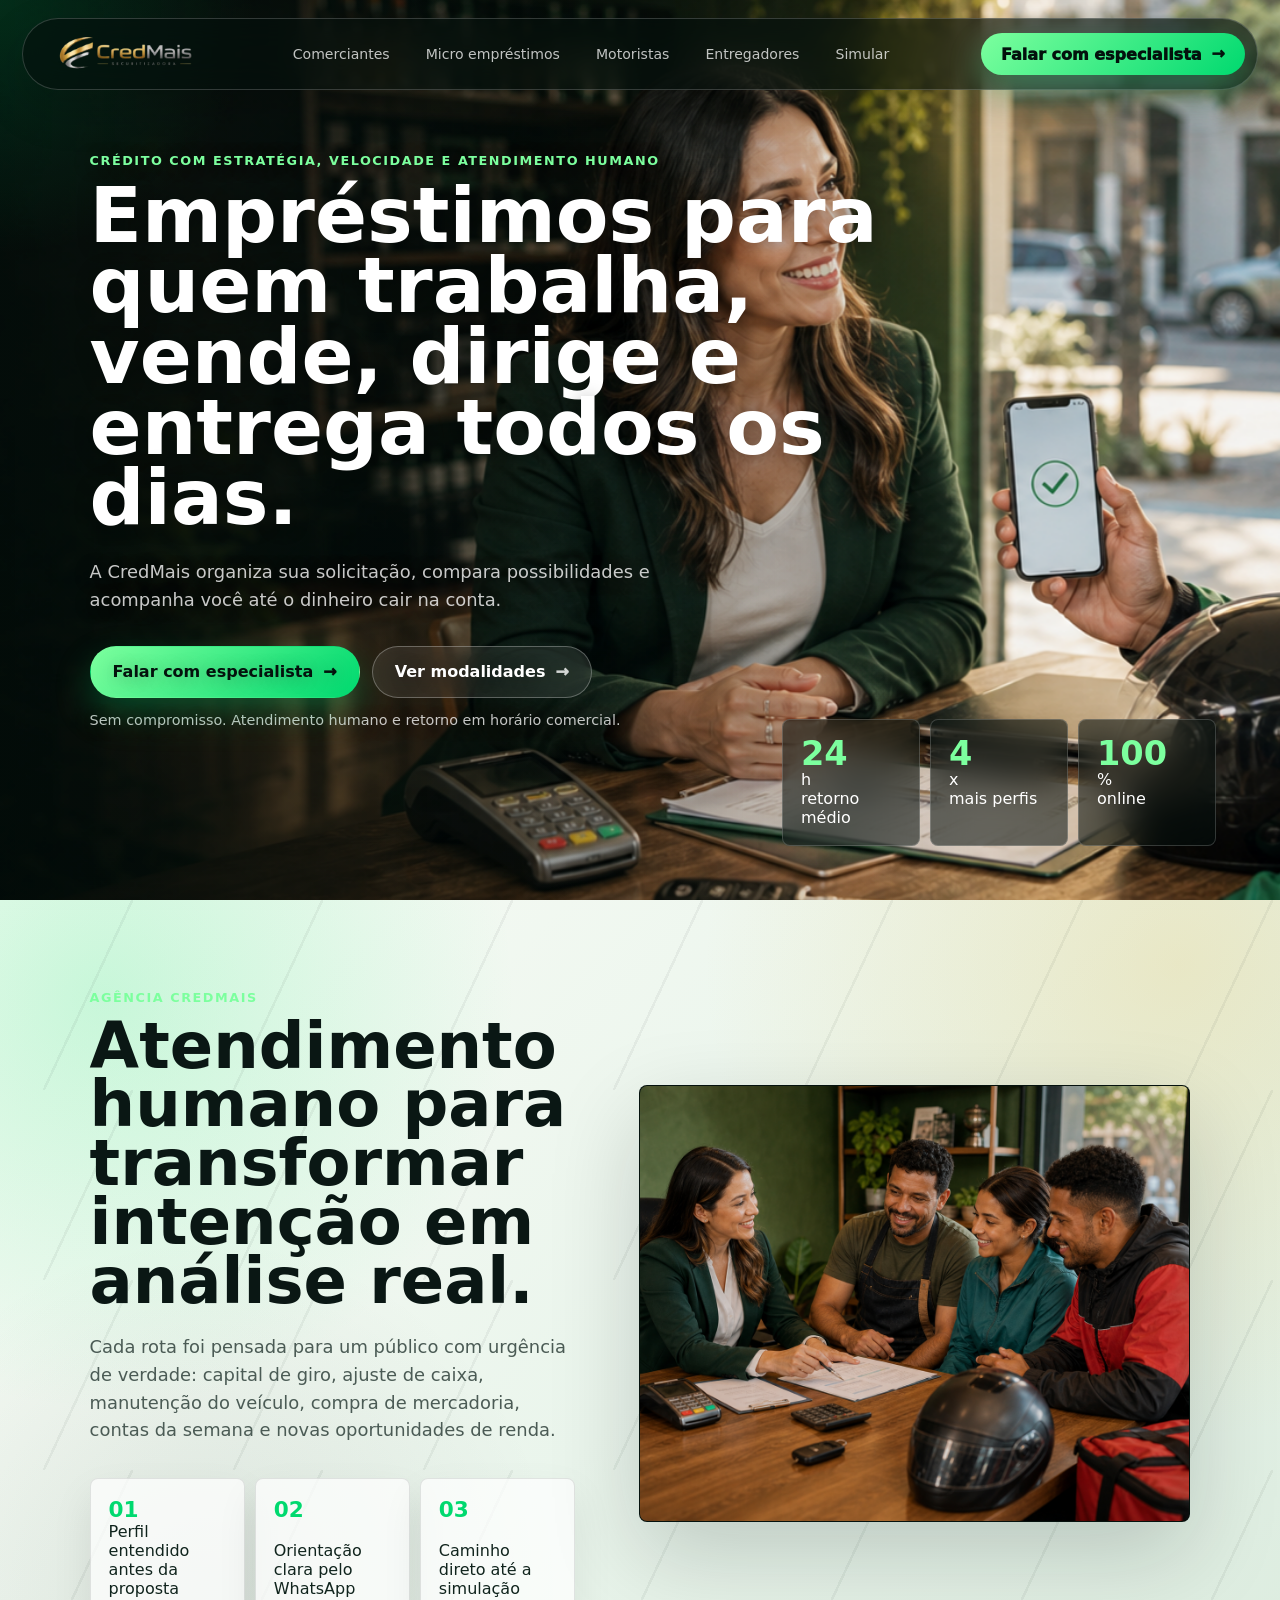
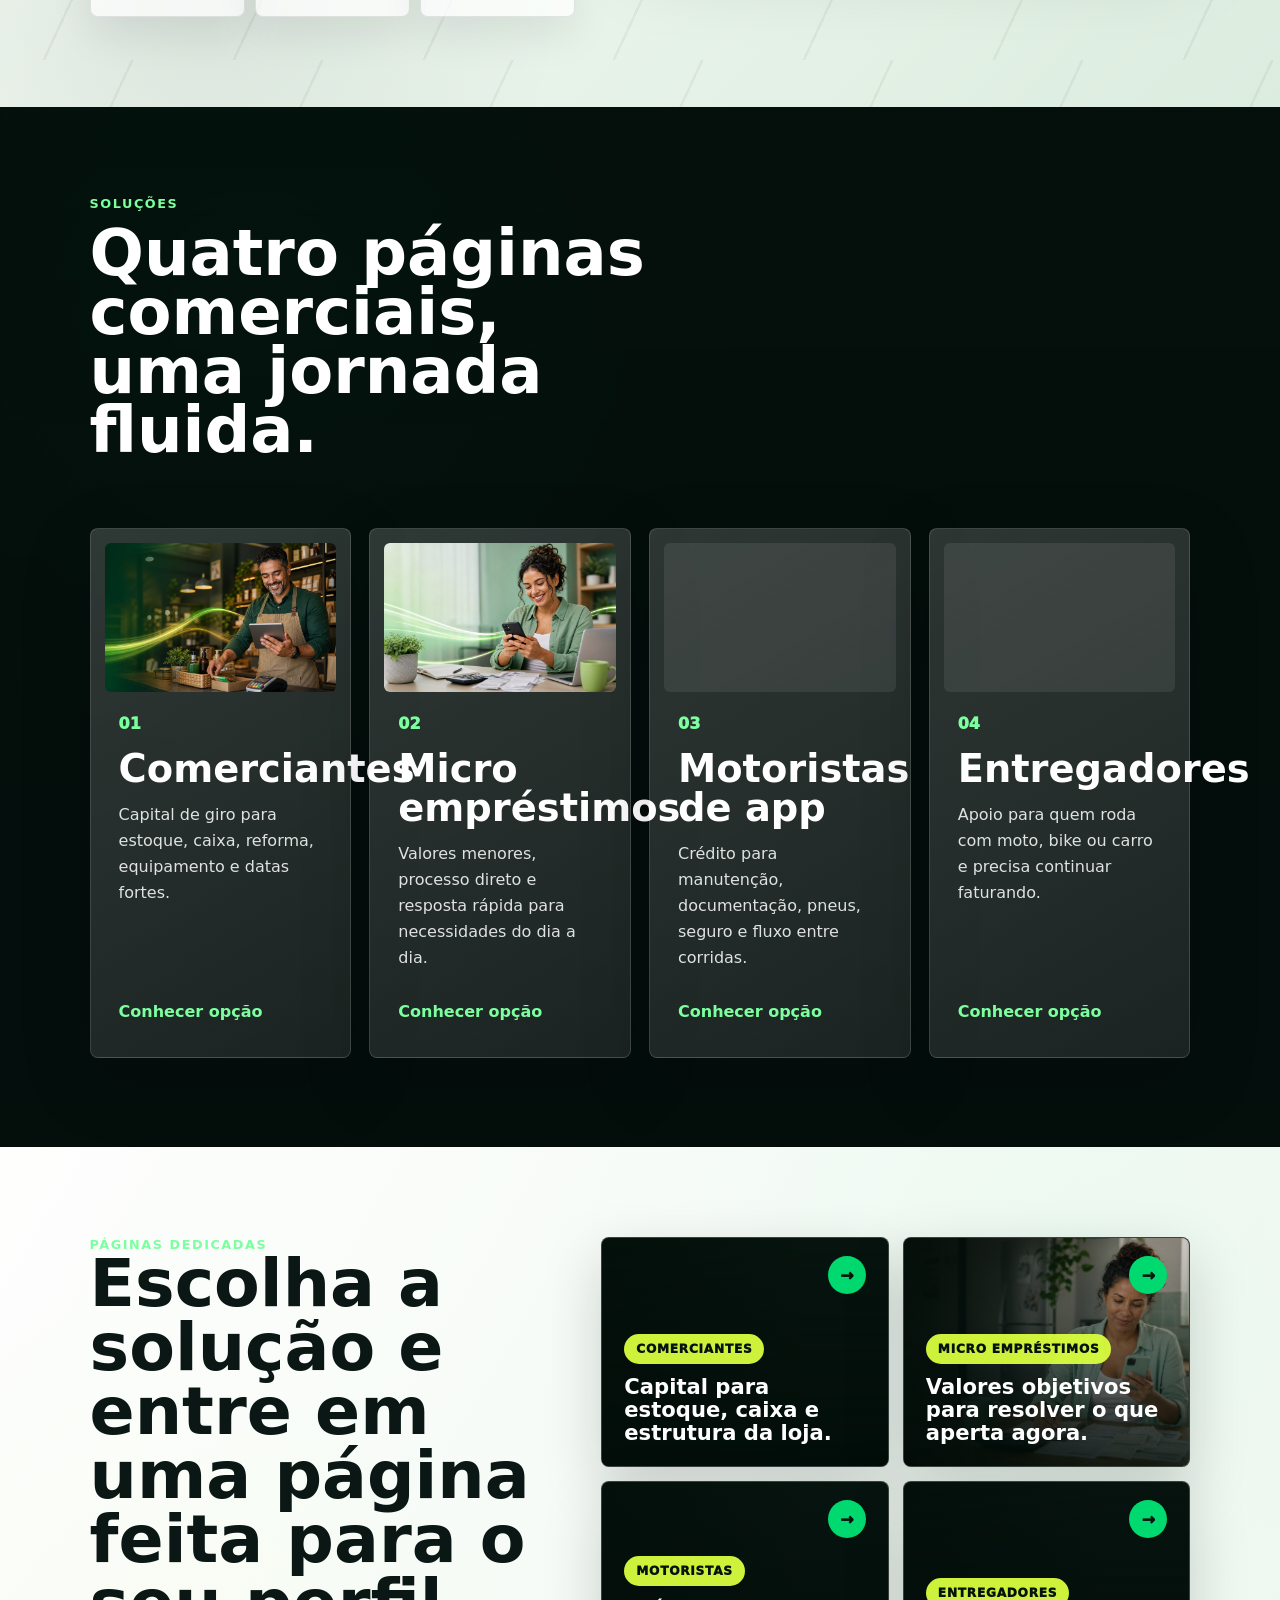
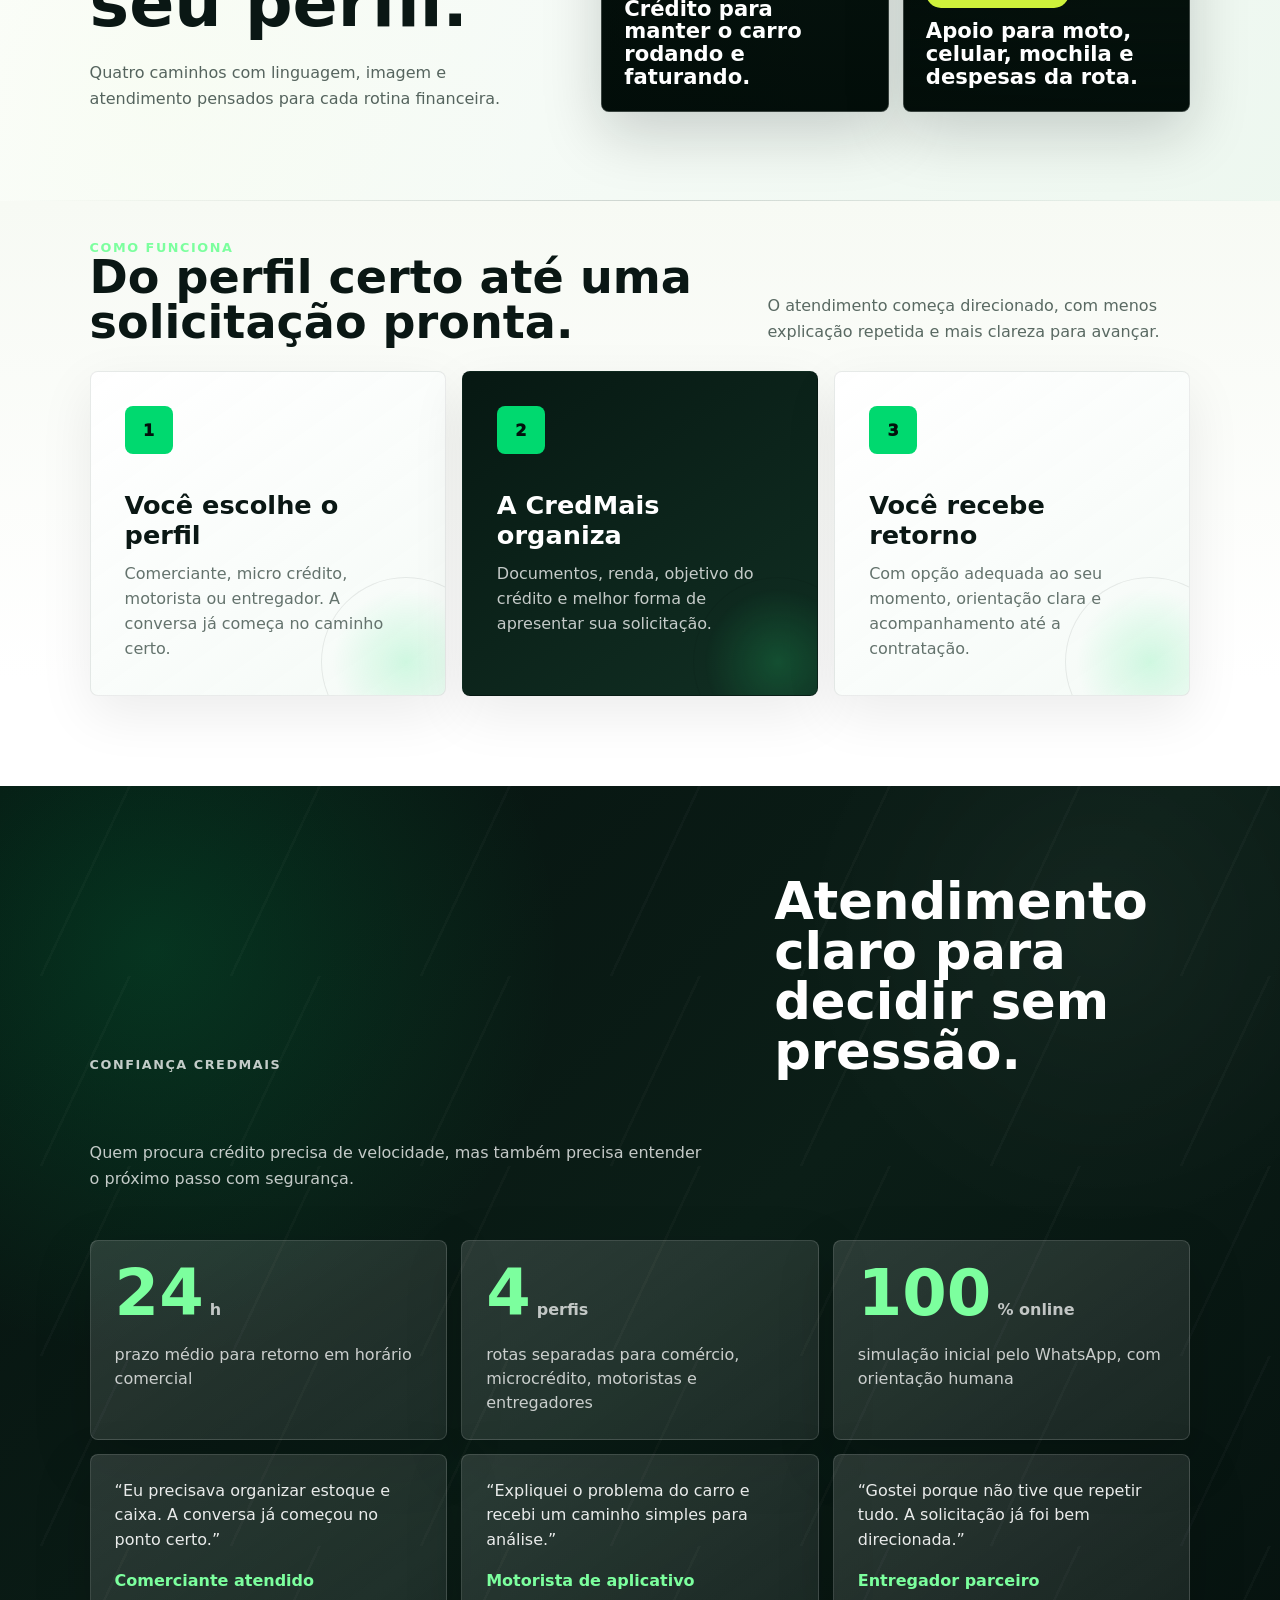
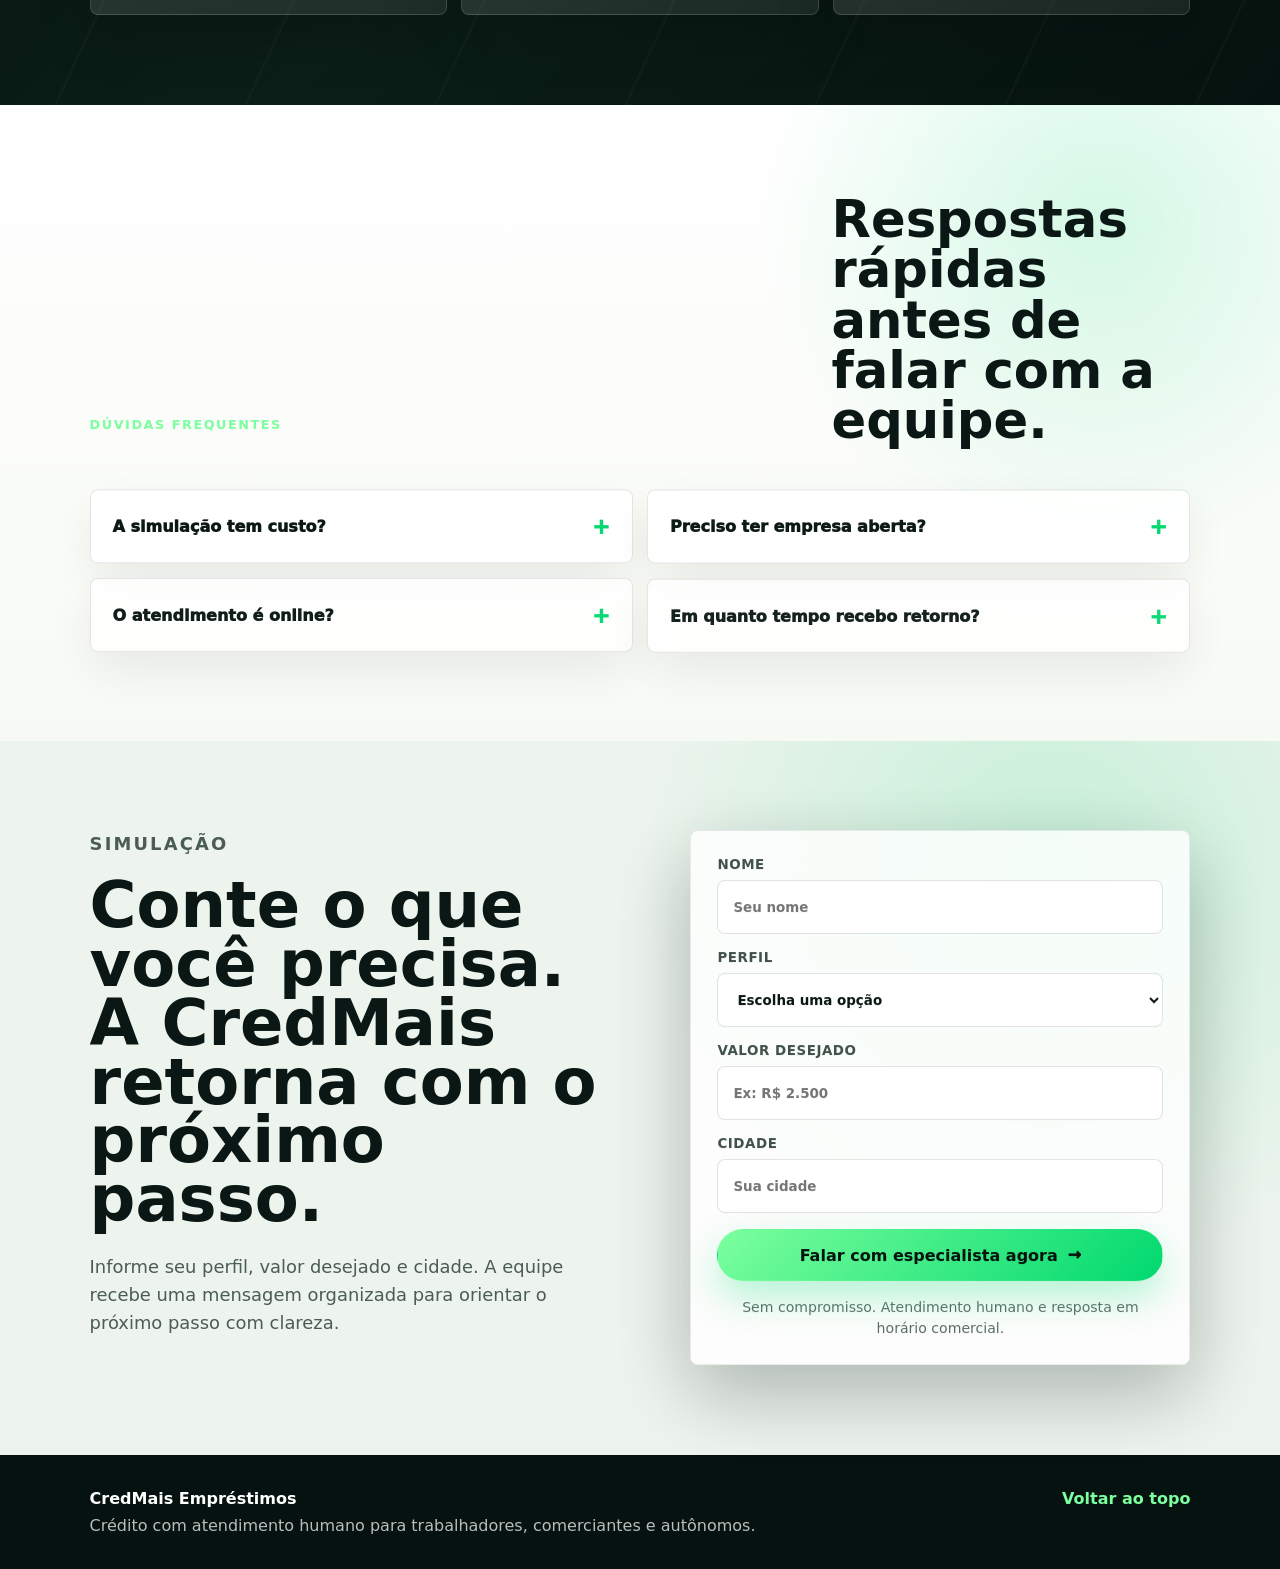
==== index.html @ 47e3ab30 "Initial CredMais site" ====
<!doctype html>
<html lang="pt-BR">
  <head>
    <meta charset="UTF-8" />
    <meta name="viewport" content="width=device-width, initial-scale=1.0" />
    <meta
      name="description"
      content="CredMais Empréstimos: crédito rápido e atendimento humano para comerciantes, microempreendedores, motoristas de aplicativo e entregadores."
    />
    <title>CredMais Empréstimos | Crédito rápido para quem faz a economia girar</title>
    <link rel="preload" as="image" href="assets/images/hero-home-humanizada.png" />
    <link rel="stylesheet" href="styles.css?v=20260709-15" />
  </head>
  <body>
    <div class="cursor-light" aria-hidden="true"></div>

    <header class="site-header" data-header>
      <a class="brand" href="index.html#inicio" aria-label="CredMais Empréstimos">
        <img decoding="async" class="brand-logo" src="assets/images/credmais-logo.avif" alt="CredMais Empréstimos" />
      </a>

      <button class="menu-toggle" type="button" aria-expanded="false" aria-controls="site-menu">
        <span></span>
        <span></span>
      </button>

      <nav id="site-menu" class="site-nav" aria-label="Navegação principal">
        <a href="comerciantes.html">Comerciantes</a>
        <a href="micro-emprestimos.html">Micro empréstimos</a>
        <a href="motoristas.html">Motoristas</a>
        <a href="entregadores.html">Entregadores</a>
        <a href="index.html#simular">Simular</a>
      </nav>

      <a class="header-cta" href="index.html#simular">Falar com especialista</a>
    </header>

    <main>
      <section id="inicio" class="hero hero-home" data-hero>
        <img decoding="async" src="assets/images/hero-home-humanizada.png" alt="Atendimento CredMais humanizado para trabalhador, comerciante, motorista e entregador" />
        <div class="hero-shade"></div>
        <div class="hero-content">
          <p class="eyebrow split">Crédito com estratégia, velocidade e atendimento humano</p>
          <h1 class="split">Empréstimos para quem trabalha, vende, dirige e entrega todos os dias.</h1>
          <p class="hero-copy split">
            A CredMais organiza sua solicitação, compara possibilidades e acompanha você até o dinheiro cair na conta.
          </p>
          <div class="hero-actions">
            <a class="btn btn-primary" href="#simular">Falar com especialista</a>
            <a class="btn btn-ghost" href="#solucoes">Ver modalidades</a>
          </div>
          <p class="cta-note">Sem compromisso. Atendimento humano e retorno em horário comercial.</p>
        </div>
        <div class="hero-meter" aria-label="Indicadores CredMais">
          <span><strong data-count="24">0</strong>h<br />retorno médio</span>
          <span><strong data-count="4">0</strong>x<br />mais perfis</span>
          <span><strong data-count="100">0</strong>%<br />online</span>
        </div>
      </section>

      <section class="intro-panel section-pad" data-reveal>
        <div class="intro-grid intro-showcase">
          <div class="intro-copy">
            <div class="section-label">Agência CredMais</div>
            <h2>Atendimento humano para transformar intenção em análise real.</h2>
            <p>
              Cada rota foi pensada para um público com urgência de verdade: capital de giro, ajuste de caixa,
              manutenção do veículo, compra de mercadoria, contas da semana e novas oportunidades de renda.
            </p>
            <div class="intro-proof">
              <span><strong>01</strong> Perfil entendido antes da proposta</span>
              <span><strong>02</strong> Orientação clara pelo WhatsApp</span>
              <span><strong>03</strong> Caminho direto até a simulação</span>
            </div>
          </div>

          <figure class="intro-visual">
            <img
              src="assets/images/intro-atendimento-humanizado.png?v=20260709-15"
              alt="Consultora CredMais orientando trabalhadores e comerciantes em uma análise de crédito"
            />
          </figure>
        </div>
      </section>

      <section id="solucoes" class="solutions-track" aria-label="Soluções CredMais">
        <div class="track-sticky">
          <div class="track-heading">
            <p class="section-label">Soluções</p>
            <h2>Quatro páginas comerciais, uma jornada fluida.</h2>
          </div>
          <div class="track">
            <article class="solution-card">
              <div class="card-media">
                <img loading="lazy" decoding="async" src="assets/images/card-comerciantes.png" alt="Comerciante organizando vendas e estoque" />
              </div>
              <span>01</span>
              <h3>Comerciantes</h3>
              <p>Capital de giro para estoque, caixa, reforma, equipamento e datas fortes.</p>
              <a href="comerciantes.html">Conhecer opção</a>
            </article>
            <article class="solution-card">
              <div class="card-media">
                <img loading="lazy" decoding="async" src="assets/images/card-micro.png" alt="Pessoa organizando contas e solicitação pelo celular" />
              </div>
              <span>02</span>
              <h3>Micro empréstimos</h3>
              <p>Valores menores, processo direto e resposta rápida para necessidades do dia a dia.</p>
              <a href="micro-emprestimos.html">Conhecer opção</a>
            </article>
            <article class="solution-card">
              <div class="card-media">
                <img loading="lazy" decoding="async" src="assets/images/card-motoristas.png" alt="Motorista de aplicativo ao lado do carro" />
              </div>
              <span>03</span>
              <h3>Motoristas de app</h3>
              <p>Crédito para manutenção, documentação, pneus, seguro e fluxo entre corridas.</p>
              <a href="motoristas.html">Conhecer opção</a>
            </article>
            <article class="solution-card">
              <div class="card-media">
                <img loading="lazy" decoding="async" src="assets/images/card-entregadores.png" alt="Entregador conferindo rota pelo celular" />
              </div>
              <span>04</span>
              <h3>Entregadores</h3>
              <p>Apoio para quem roda com moto, bike ou carro e precisa continuar faturando.</p>
              <a href="entregadores.html">Conhecer opção</a>
            </article>
          </div>
        </div>
      </section>

      <section class="page-links section-pad" data-reveal>
        <div class="page-links-shell">
          <div class="page-links-copy">
            <div class="section-label">Páginas dedicadas</div>
            <h2>Escolha a solução e entre em uma página feita para o seu perfil.</h2>
            <p>Quatro caminhos com linguagem, imagem e atendimento pensados para cada rotina financeira.</p>
          </div>
          <div class="profile-cards" aria-label="Escolha uma página CredMais">
            <a class="profile-card profile-commerce" href="comerciantes.html">
              <img loading="lazy" decoding="async" src="assets/images/profile-comerciantes-novo.png?v=20260709-15" alt="" />
              <span>Comerciantes</span>
              <strong>Capital para estoque, caixa e estrutura da loja.</strong>
            </a>
            <a class="profile-card profile-micro" href="micro-emprestimos.html">
              <img loading="lazy" decoding="async" src="assets/images/profile-micro-novo.png?v=20260709-15" alt="" />
              <span>Micro empréstimos</span>
              <strong>Valores objetivos para resolver o que aperta agora.</strong>
            </a>
            <a class="profile-card profile-drivers" href="motoristas.html">
              <img loading="lazy" decoding="async" src="assets/images/profile-motoristas-novo.png?v=20260709-15" alt="" />
              <span>Motoristas</span>
              <strong>Crédito para manter o carro rodando e faturando.</strong>
            </a>
            <a class="profile-card profile-delivery" href="entregadores.html">
              <img loading="lazy" decoding="async" src="assets/images/profile-entregadores-novo.png?v=20260709-15" alt="" />
              <span>Entregadores</span>
              <strong>Apoio para moto, celular, mochila e despesas da rota.</strong>
            </a>
          </div>
        </div>
      </section>

      <section class="process section-pad" data-reveal>
        <div class="process-head">
          <div>
            <div class="section-label">Como funciona</div>
            <h2>Do perfil certo até uma solicitação pronta.</h2>
          </div>
          <p>O atendimento começa direcionado, com menos explicação repetida e mais clareza para avançar.</p>
        </div>
        <div class="process-grid">
          <article>
            <span>1</span>
            <h3>Você escolhe o perfil</h3>
            <p>Comerciante, micro crédito, motorista ou entregador. A conversa já começa no caminho certo.</p>
          </article>
          <article>
            <span>2</span>
            <h3>A CredMais organiza</h3>
            <p>Documentos, renda, objetivo do crédito e melhor forma de apresentar sua solicitação.</p>
          </article>
          <article>
            <span>3</span>
            <h3>Você recebe retorno</h3>
            <p>Com opção adequada ao seu momento, orientação clara e acompanhamento até a contratação.</p>
          </article>
        </div>
      </section>

      <section class="trust-section section-pad" data-reveal>
        <div class="trust-head">
          <p class="section-label">Confiança CredMais</p>
          <h2>Atendimento claro para decidir sem pressão.</h2>
          <p>Quem procura crédito precisa de velocidade, mas também precisa entender o próximo passo com segurança.</p>
        </div>
        <div class="trust-grid" aria-label="Provas de confiança CredMais">
          <article>
            <strong data-count="24">0</strong><span>h</span>
            <p>prazo médio para retorno em horário comercial</p>
          </article>
          <article>
            <strong data-count="4">0</strong><span>perfis</span>
            <p>rotas separadas para comércio, microcrédito, motoristas e entregadores</p>
          </article>
          <article>
            <strong data-count="100">0</strong><span>% online</span>
            <p>simulação inicial pelo WhatsApp, com orientação humana</p>
          </article>
        </div>
        <div class="testimonial-grid">
          <blockquote>
            <p>“Eu precisava organizar estoque e caixa. A conversa já começou no ponto certo.”</p>
            <cite>Comerciante atendido</cite>
          </blockquote>
          <blockquote>
            <p>“Expliquei o problema do carro e recebi um caminho simples para análise.”</p>
            <cite>Motorista de aplicativo</cite>
          </blockquote>
          <blockquote>
            <p>“Gostei porque não tive que repetir tudo. A solicitação já foi bem direcionada.”</p>
            <cite>Entregador parceiro</cite>
          </blockquote>
        </div>
      </section>

      <section class="faq-section section-pad" data-reveal>
        <div class="faq-head">
          <p class="section-label">Dúvidas frequentes</p>
          <h2>Respostas rápidas antes de falar com a equipe.</h2>
        </div>
        <div class="faq-list">
          <details>
            <summary>A simulação tem custo?</summary>
            <p>Não. Você informa o perfil, valor desejado e cidade para receber orientação inicial sem compromisso.</p>
          </details>
          <details>
            <summary>Preciso ter empresa aberta?</summary>
            <p>Depende do perfil. A CredMais direciona a conversa para comerciante, microcrédito, motorista ou entregador.</p>
          </details>
          <details>
            <summary>O atendimento é online?</summary>
            <p>Sim. O primeiro contato pode começar pelo WhatsApp, com atendimento humano e orientação clara.</p>
          </details>
          <details>
            <summary>Em quanto tempo recebo retorno?</summary>
            <p>O retorno acontece em horário comercial, geralmente em até 24 horas após o envio das informações.</p>
          </details>
        </div>
      </section>
      <section id="simular" class="lead-section section-pad">
        <div class="lead-copy" data-reveal>
          <p class="section-label">Simulação</p>
          <h2>Conte o que você precisa. A CredMais retorna com o próximo passo.</h2>
          <p>
            Informe seu perfil, valor desejado e cidade. A equipe recebe uma mensagem organizada para orientar o próximo
            passo com clareza.
          </p>
        </div>

        <form class="lead-form" data-form>
          <label>
            Nome
            <input name="nome" type="text" placeholder="Seu nome" required />
          </label>
          <label>
            Perfil
            <select name="perfil" required>
              <option value="">Escolha uma opção</option>
              <option>Comerciante</option>
              <option>Micro empréstimo</option>
              <option>Motorista de aplicativo</option>
              <option>Entregador / delivery</option>
            </select>
          </label>
          <label>
            Valor desejado
            <input name="valor" type="text" placeholder="Ex: R$ 2.500" required />
          </label>
          <label>
            Cidade
            <input name="cidade" type="text" placeholder="Sua cidade" />
          </label>
          <button class="btn btn-primary" type="submit">Falar com especialista agora</button>
          <p class="form-note">Sem compromisso. Atendimento humano e resposta em horário comercial.</p>
        </form>
      </section>
    </main>

    <footer class="site-footer">
      <div>
        <strong>CredMais Empréstimos</strong>
        <p>Crédito com atendimento humano para trabalhadores, comerciantes e autônomos.</p>
      </div>
      <a href="index.html#inicio">Voltar ao topo</a>
    </footer>

    <script src="assets/vendor/gsap.min.js"></script>
    <script src="assets/vendor/ScrollTrigger.min.js"></script>
    <script src="main.js?v=20260709-15"></script>
  </body>
</html>
---- styles.css ----
﻿:root {
  --green: #00d96f;
  --green-2: #7cff9e;
  --navy: #06120f;
  --ink: #0a1714;
  --muted: #6d7974;
  --line: rgba(255, 255, 255, 0.16);
  --white: #ffffff;
  --cream: #f7faf4;
  --gold: #e7c369;
  --blue: #17a8ff;
  --shadow: 0 28px 80px rgba(1, 18, 12, 0.28);
  --accent: #00d96f;
  --accent-2: #7cff9e;
  --accent-soft: rgba(0, 217, 111, 0.16);
  --accent-shadow: rgba(0, 217, 111, 0.28);
  --page-ink: #0a1714;
  --page-soft: #f7faf4;
  --page-panel: #ecf4ed;
}

.theme-comerciantes {
  --green: #e8bd51;
  --green-2: #fff07a;
  --accent: #e8bd51;
  --accent-2: #fff07a;
  --accent-soft: rgba(232, 189, 81, 0.2);
  --accent-shadow: rgba(232, 189, 81, 0.3);
  --page-ink: #1d1608;
  --page-soft: #fbf5e3;
  --page-panel: #fff8dc;
  --shadow: 0 28px 80px rgba(72, 46, 6, 0.2);
}

.theme-micro {
  --green: #2ee6c7;
  --green-2: #8cf7ff;
  --accent: #2ee6c7;
  --accent-2: #8cf7ff;
  --accent-soft: rgba(46, 230, 199, 0.2);
  --accent-shadow: rgba(46, 230, 199, 0.3);
  --page-ink: #061b22;
  --page-soft: #ecfbfb;
  --page-panel: #e5fbff;
  --shadow: 0 28px 80px rgba(8, 72, 88, 0.2);
}

.theme-motoristas {
  --green: #22b8ff;
  --green-2: #a8e7ff;
  --accent: #22b8ff;
  --accent-2: #a8e7ff;
  --accent-soft: rgba(34, 184, 255, 0.2);
  --accent-shadow: rgba(34, 184, 255, 0.3);
  --page-ink: #07111d;
  --page-soft: #eef6ff;
  --page-panel: #eaf4ff;
  --shadow: 0 28px 80px rgba(4, 38, 75, 0.24);
}

.theme-entregadores {
  --green: #ea1d2c;
  --green-2: #ff6b6b;
  --accent: #ea1d2c;
  --accent-2: #ff6b6b;
  --accent-soft: rgba(234, 29, 44, 0.18);
  --accent-shadow: rgba(234, 29, 44, 0.3);
  --page-ink: #190608;
  --page-soft: #fff3f3;
  --page-panel: #fff7f7;
  --shadow: 0 28px 80px rgba(86, 7, 14, 0.22);
}

* {
  box-sizing: border-box;
}

html {
  overflow-x: hidden;
  scroll-behavior: smooth;
}

body {
  margin: 0;
  color: var(--page-ink);
  background: var(--page-soft);
  font-family:
    Inter, ui-sans-serif, system-ui, -apple-system, BlinkMacSystemFont, "Segoe UI", sans-serif;
  overflow-x: hidden;
}

a {
  color: inherit;
  text-decoration: none;
}

img {
  display: block;
  max-width: 100%;
}

button,
input,
select {
  font: inherit;
}

.cursor-light {
  position: fixed;
  z-index: 4;
  width: 34rem;
  height: 34rem;
  pointer-events: none;
  border-radius: 999px;
  background: radial-gradient(circle, var(--accent-soft), transparent 66%);
  transform: translate(-50%, -50%);
  mix-blend-mode: screen;
}

.site-header {
  position: fixed;
  inset: 18px 22px auto;
  z-index: 30;
  display: grid;
  grid-template-columns: auto 1fr auto;
  align-items: center;
  gap: 18px;
  padding: 10px 12px 10px 14px;
  color: var(--white);
  border: 1px solid rgba(255, 255, 255, 0.18);
  border-radius: 999px;
  background: rgba(4, 16, 12, 0.62);
  box-shadow: 0 18px 46px rgba(0, 0, 0, 0.18);
  backdrop-filter: blur(18px);
  transition:
    transform 0.35s ease,
    background 0.35s ease,
    border-color 0.35s ease;
}

.site-header.is-scrolled {
  background: rgba(4, 16, 12, 0.88);
  border-color: var(--accent-shadow);
}

.brand {
  display: inline-flex;
  align-items: center;
  gap: 10px;
  min-width: 164px;
  overflow: hidden;
  border-radius: 999px;
}

.brand-logo {
  display: block;
  width: 164px;
  height: 50px;
  object-fit: cover;
  object-position: left center;
  transform: scale(1.08);
  transform-origin: left center;
}

.brand-mark {
  display: grid;
  width: 42px;
  height: 42px;
  place-items: center;
  color: #05130f;
  font-weight: 950;
  border-radius: 50%;
  background: linear-gradient(135deg, var(--accent-2), var(--accent));
}

.brand strong,
.brand small {
  display: block;
  line-height: 1;
}

.brand strong {
  font-size: 1rem;
}

.brand small {
  margin-top: 4px;
  color: rgba(255, 255, 255, 0.62);
  font-size: 0.72rem;
  letter-spacing: 0.08em;
  text-transform: uppercase;
}

.site-nav {
  display: flex;
  justify-content: center;
  gap: 4px;
}

.site-nav a,
.header-cta,
.btn {
  display: inline-flex;
  align-items: center;
  justify-content: center;
  gap: 10px;
  min-height: 42px;
  padding: 0 16px;
  border-radius: 999px;
  white-space: nowrap;
}

.header-cta,
.btn {
  position: relative;
  isolation: isolate;
  overflow: hidden;
}

.site-nav a {
  color: rgba(255, 255, 255, 0.75);
  font-size: 0.88rem;
  transition:
    color 0.2s ease,
    background 0.2s ease;
}

.site-nav a:hover,
.site-nav a.is-active {
  color: var(--white);
  background: rgba(255, 255, 255, 0.1);
}

.header-cta {
  color: #03120d;
  min-width: 154px;
  padding: 0 20px;
  font-weight: 950;
  background: linear-gradient(135deg, var(--accent-2), var(--accent));
  box-shadow: 0 14px 34px var(--accent-shadow);
  animation: ctaPulse 2.8s ease-in-out infinite;
  transition:
    transform 0.2s ease,
    box-shadow 0.2s ease,
    filter 0.2s ease;
}

.header-cta::before,
.btn-primary::before {
  position: absolute;
  inset: -42% auto -42% -55%;
  z-index: -1;
  width: 42%;
  background: linear-gradient(90deg, transparent, rgba(255, 255, 255, 0.52), transparent);
  transform: skewX(-18deg);
  animation: ctaShine 3.4s ease-in-out infinite;
  content: "";
}

.header-cta::after,
.btn::after {
  content: "→";
  font-weight: 950;
  line-height: 1;
  transform: translateX(0);
  transition: transform 0.2s ease;
}

.btn-ghost::after {
  opacity: 0.8;
}

.header-cta:hover,
.btn:hover {
  transform: translateY(-2px) scale(1.03);
}

.header-cta:hover::before,
.btn-primary:hover::before {
  animation-duration: 1.2s;
}

.header-cta:hover::after,
.btn:hover::after {
  transform: translateX(4px);
}

.header-cta:focus-visible,
.btn:focus-visible,
.site-nav a:focus-visible,
.menu-toggle:focus-visible {
  outline: 3px solid var(--accent-2);
  outline-offset: 3px;
}

.menu-toggle {
  display: none;
}

.hero,
.audience-page {
  position: relative;
  min-height: 100svh;
  overflow: hidden;
  color: var(--white);
  background: #06120f;
}

.hero > img,
.audience-page > img {
  position: absolute;
  inset: 0;
  z-index: 0;
  width: 100%;
  height: 115%;
  object-fit: cover;
  object-position: var(--hero-focus, center center);
  transform: scale(1.04);
}

.hero-carousel-media {
  position: absolute;
  inset: 0;
  z-index: 0;
  overflow: hidden;
}

.hero-carousel-image {
  position: absolute;
  inset: 0;
  width: 100%;
  height: 115%;
  object-fit: cover;
  object-position: var(--hero-focus, center center);
  opacity: 0;
  transform: scale(1.045);
  transition:
    opacity 0.9s ease,
    transform 7s ease;
}

.hero-carousel-image.is-active {
  opacity: 1;
  transform: scale(1.01);
}

.hero-shade,
.audience-overlay {
  position: absolute;
  inset: 0;
  z-index: 1;
  background: linear-gradient(90deg, rgba(1, 11, 8, 0.68) 0%, rgba(1, 11, 8, 0.38) 36%, transparent 76%);
}

.align-right .audience-overlay {
  background: linear-gradient(270deg, rgba(1, 11, 8, 0.68) 0%, rgba(1, 11, 8, 0.38) 36%, transparent 76%);
}

.theme-comerciantes .audience-overlay {
  background: linear-gradient(90deg, rgba(31, 20, 4, 0.68) 0%, rgba(31, 20, 4, 0.36) 36%, transparent 76%);
}

.theme-micro .audience-overlay {
  background: linear-gradient(270deg, rgba(3, 21, 28, 0.66) 0%, rgba(3, 21, 28, 0.36) 36%, transparent 76%);
}

.theme-motoristas .audience-overlay {
  background: linear-gradient(90deg, rgba(2, 9, 21, 0.68) 0%, rgba(2, 9, 21, 0.36) 36%, transparent 76%);
}

.theme-entregadores .audience-overlay {
  background: transparent;
}

.theme-comerciantes .audience-page,
.theme-entregadores .audience-page {
  --hero-focus: 18% center;
}

.theme-entregadores .audience-page > img {
  filter: none;
}

.theme-entregadores .hero-carousel-image {
  filter: none;
}

.theme-entregadores .hero-carousel-image.is-active {
  filter: none;
}

.hero-carousel-copy {
  position: relative;
  z-index: 3;
  width: 100%;
}

.hero-copy-slide {
  display: none;
}

.hero-copy-slide.is-active {
  display: block;
}

.hero-carousel-controls {
  position: absolute;
  right: clamp(18px, 5vw, 72px);
  bottom: clamp(18px, 4vw, 44px);
  z-index: 5;
  display: flex;
  flex-wrap: wrap;
  gap: 8px;
  max-width: min(520px, calc(100% - 36px));
}

.hero-carousel-controls button {
  min-height: 38px;
  padding: 0 14px;
  color: rgba(255, 255, 255, 0.72);
  font-weight: 900;
  border: 1px solid rgba(255, 255, 255, 0.22);
  border-radius: 999px;
  background: rgba(255, 255, 255, 0.08);
  backdrop-filter: blur(14px);
  cursor: pointer;
  transition:
    color 0.2s ease,
    background 0.2s ease,
    border-color 0.2s ease,
    transform 0.2s ease;
}

.hero-carousel-controls button:hover,
.hero-carousel-controls button.is-active {
  color: #fff;
  border-color: rgba(234, 29, 44, 0.7);
  background: rgba(234, 29, 44, 0.82);
  transform: translateY(-2px);
}

.theme-motoristas .audience-page {
  --hero-focus: right center;
}

.theme-motoristas .audience-page > img {
  height: 100%;
  transform: scale(1);
}

.theme-micro .audience-page {
  --hero-focus: 18% center;
}

.hero-content,
.audience-copy {
  position: relative;
  z-index: 3;
  width: min(920px, calc(100% - 44px));
  padding-top: clamp(118px, 17vh, 170px);
  margin-left: clamp(22px, 7vw, 96px);
  text-shadow: 0 2px 18px rgba(0, 0, 0, 0.34);
}

.service-main .audience-page::before {
  display: none;
}

.theme-comerciantes .audience-page::before {
  background:
    linear-gradient(90deg, transparent 0 48%, rgba(255, 240, 122, 0.18) 48% 49%, transparent 49% 100%),
    linear-gradient(0deg, transparent 0 60%, rgba(232, 189, 81, 0.12) 60% 61%, transparent 61% 100%);
  background-size: 180px 180px;
  animation: commerceGrid 12s linear infinite;
}

.theme-micro .audience-page::before {
  background: radial-gradient(circle at 64% 36%, rgba(140, 247, 255, 0.26), transparent 11%),
    radial-gradient(circle at 76% 62%, rgba(46, 230, 199, 0.16), transparent 13%);
  animation: microPulse 5s ease-in-out infinite alternate;
}

.theme-motoristas .audience-page::before {
  background: repeating-linear-gradient(
    112deg,
    transparent 0 80px,
    rgba(168, 231, 255, 0.2) 80px 86px,
    transparent 86px 150px
  );
  animation: roadSlide 3.2s linear infinite;
}

.theme-entregadores .audience-page::before {
  background:
    radial-gradient(circle at 20% 80%, rgba(166, 255, 61, 0.14), transparent 12%),
    linear-gradient(135deg, transparent 0 44%, rgba(255, 209, 102, 0.12) 44% 45%, transparent 45% 100%);
  background-size: 100% 100%, 220px 220px;
  animation: deliveryRoute 4.8s ease-in-out infinite alternate;
}

@keyframes commerceGrid {
  to {
    background-position: 180px 90px;
  }
}

@keyframes microPulse {
  to {
    opacity: 0.48;
    transform: scale(1.04);
  }
}

@keyframes roadSlide {
  to {
    background-position: 220px 0;
  }
}

@keyframes deliveryRoute {
  to {
    background-position: 30px -18px, 80px -80px;
    transform: translate3d(-10px, 8px, 0);
  }
}

.align-right .audience-copy {
  margin-right: clamp(22px, 7vw, 96px);
  margin-left: auto;
}

.eyebrow,
.section-label {
  color: var(--accent-2);
  font-size: clamp(0.78rem, 1vw, 0.92rem);
  font-weight: 900;
  letter-spacing: 0.12em;
  text-transform: uppercase;
}

h1,
h2,
h3,
p {
  margin-top: 0;
}

h1,
.audience-copy h2,
.lead-copy h2,
.intro-grid h2,
.track-heading h2 {
  max-width: 15ch;
  margin-bottom: 24px;
  font-size: clamp(2.8rem, 6vw, 5.5rem);
  line-height: 0.92;
  letter-spacing: 0;
}

.audience-copy h2,
.lead-copy h2,
.intro-grid h2,
.track-heading h2 {
  max-width: 13ch;
  font-size: clamp(2.35rem, 5vw, 5.6rem);
}

.hero-copy,
.audience-copy p,
.lead-copy p,
.intro-grid p {
  max-width: 620px;
  color: rgba(255, 255, 255, 0.78);
  font-size: clamp(1.02rem, 1.4vw, 1.32rem);
  line-height: 1.55;
}

.intro-grid p,
.lead-copy p {
  color: #4b5b55;
}

  .hero-actions {
    display: flex;
    flex-wrap: wrap;
    gap: 12px;
    margin-top: 32px;
}

.btn {
  min-height: 52px;
  padding: 0 22px;
  border: 1px solid transparent;
  font-weight: 900;
  letter-spacing: 0;
  transition:
    transform 0.2s ease,
    box-shadow 0.2s ease,
    background 0.2s ease,
    border-color 0.2s ease,
    filter 0.2s ease;
}

.btn-primary {
  color: #04120d;
  background: linear-gradient(135deg, var(--accent-2), var(--accent));
  box-shadow: 0 16px 36px var(--accent-shadow);
}

.btn-primary:hover,
.header-cta:hover {
  filter: saturate(1.08) brightness(1.04);
  box-shadow: 0 20px 46px var(--accent-shadow);
}

.btn.is-loading {
  pointer-events: none;
  opacity: 0.82;
}

.btn.is-loading::after {
  width: 16px;
  height: 16px;
  border: 2px solid currentColor;
  border-top-color: transparent;
  border-radius: 999px;
  animation: spin 0.8s linear infinite;
  content: "";
}

.cta-note,
.form-note {
  margin: 12px 0 0;
  color: rgba(255, 255, 255, 0.76);
  font-size: 0.9rem;
  line-height: 1.45;
}

.lead-form .form-note {
  margin: 0;
  color: #5c6b65;
  font-size: 0.88rem;
  text-align: center;
}

.btn-ghost {
  color: var(--white);
  border-color: rgba(255, 255, 255, 0.28);
  background: rgba(255, 255, 255, 0.08);
  backdrop-filter: blur(12px);
}

.btn-ghost.dark {
  color: var(--ink);
  border-color: rgba(6, 18, 15, 0.14);
  background: rgba(6, 18, 15, 0.04);
}

.btn-ghost:hover {
  border-color: var(--accent-2);
  background: rgba(255, 255, 255, 0.14);
}

.btn-ghost.dark:hover {
  background: rgba(6, 18, 15, 0.07);
}

@keyframes ctaPulse {
  0%,
  100% {
    box-shadow: 0 14px 34px var(--accent-shadow);
  }

  50% {
    box-shadow:
      0 18px 48px var(--accent-shadow),
      0 0 0 6px var(--accent-soft);
  }
}

@keyframes spin {
  to {
    transform: rotate(1turn);
  }
}

@keyframes ctaShine {
  0%,
  35% {
    transform: translateX(0) skewX(-18deg);
  }

  70%,
  100% {
    transform: translateX(430%) skewX(-18deg);
  }
}

.hero-meter {
  position: absolute;
  right: clamp(18px, 5vw, 76px);
  bottom: clamp(18px, 6vh, 66px);
  z-index: 3;
  display: flex;
  gap: 10px;
  color: var(--white);
}

.hero-meter span {
  display: block;
  width: 138px;
  min-height: 112px;
  padding: 18px;
  border: 1px solid rgba(255, 255, 255, 0.18);
  border-radius: 8px;
  background: rgba(5, 16, 13, 0.54);
  backdrop-filter: blur(18px);
}

.hero-meter strong {
  display: block;
  color: var(--accent-2);
  font-size: 2.1rem;
  line-height: 0.95;
}

.section-pad {
  padding: clamp(64px, 7vw, 96px) clamp(22px, 7vw, 96px);
}

.intro-panel {
  position: relative;
  overflow: hidden;
  background:
    radial-gradient(circle at 8% 12%, rgba(37, 235, 124, 0.22), transparent 30%),
    radial-gradient(circle at 92% 8%, rgba(232, 198, 102, 0.28), transparent 34%),
    linear-gradient(135deg, #f8fbf5 0%, #eaf5ec 54%, #dcecdf 100%);
}

.intro-panel::before {
  position: absolute;
  inset: 0;
  pointer-events: none;
  background:
    linear-gradient(115deg, transparent 0 47%, rgba(6, 18, 15, 0.05) 47% 48%, transparent 48%),
    radial-gradient(circle at 16% 86%, rgba(6, 18, 15, 0.08), transparent 28%);
  background-size: 190px 190px, 100% 100%;
  content: "";
}

.intro-grid {
  position: relative;
  z-index: 1;
  display: grid;
  grid-template-columns: minmax(0, 1.1fr) minmax(280px, 0.9fr);
  gap: clamp(28px, 5vw, 64px);
  align-items: end;
}

.intro-showcase {
  grid-template-columns: minmax(0, 0.88fr) minmax(420px, 1fr);
  align-items: center;
}

.intro-copy h2 {
  max-width: 12ch;
  margin: 12px 0 22px;
}

.intro-copy p {
  max-width: 620px;
}

.intro-proof {
  display: grid;
  grid-template-columns: repeat(3, minmax(0, 1fr));
  gap: 10px;
  margin-top: clamp(22px, 3vw, 34px);
}

.intro-proof span {
  display: grid;
  min-height: 118px;
  align-content: space-between;
  padding: 18px;
  color: #10241d;
  border: 1px solid rgba(6, 18, 15, 0.1);
  border-radius: 8px;
  background: rgba(255, 255, 255, 0.72);
  box-shadow: 0 18px 42px rgba(6, 18, 15, 0.08);
}

.intro-proof strong {
  color: var(--accent);
  font-size: 1.35rem;
}

.intro-visual {
  position: relative;
  min-height: clamp(340px, 34vw, 480px);
  margin: 0;
  overflow: hidden;
  border: 1px solid rgba(6, 18, 15, 0.12);
  border-radius: 8px;
  background: #06120f;
  box-shadow: 0 32px 90px rgba(6, 18, 15, 0.18);
}

.intro-visual img {
  display: block;
  width: 100%;
  height: 100%;
  min-height: inherit;
  object-fit: cover;
  object-position: center;
}

.page-links {
  position: relative;
  overflow: hidden;
  padding-top: clamp(64px, 7vw, 96px);
  padding-bottom: clamp(64px, 7vw, 96px);
  background:
    linear-gradient(120deg, rgba(255, 255, 255, 0.82), rgba(236, 247, 239, 0.88)),
    radial-gradient(circle at 82% 16%, rgba(37, 235, 124, 0.22), transparent 32%),
    radial-gradient(circle at 12% 82%, rgba(212, 255, 66, 0.2), transparent 30%),
    var(--page-soft);
}

.page-links::after {
  position: absolute;
  inset: auto 0 0;
  height: 1px;
  background: linear-gradient(90deg, transparent, rgba(7, 24, 18, 0.16), transparent);
  content: "";
}

.page-links-shell {
  position: relative;
  z-index: 1;
  display: grid;
  grid-template-columns: minmax(0, 0.76fr) minmax(420px, 1fr);
  gap: clamp(28px, 5vw, 64px);
  align-items: center;
}

.page-links-copy {
  max-width: 720px;
}

.page-links-copy h2 {
  max-width: 720px;
  margin: 0;
  font-size: clamp(2.45rem, 5.2vw, 5rem);
  line-height: 0.96;
}

.page-links-copy p {
  max-width: 520px;
  margin: 24px 0 0;
  color: #55645e;
  font-size: clamp(1rem, 1.25vw, 1.16rem);
  line-height: 1.62;
}

.profile-cards {
  display: grid;
  grid-template-columns: repeat(2, minmax(0, 1fr));
  gap: 14px;
  align-items: stretch;
}

.profile-card {
  position: relative;
  display: flex;
  min-height: clamp(220px, 18vw, 260px);
  flex-direction: column;
  justify-content: flex-end;
  overflow: hidden;
  padding: 22px;
  color: #fff;
  text-decoration: none;
  border: 1px solid rgba(255, 255, 255, 0.2);
  border-radius: 8px;
  background: #07140f;
  box-shadow: 0 22px 60px rgba(6, 18, 15, 0.18);
  isolation: isolate;
}

.profile-card img {
  position: absolute;
  inset: 0;
  z-index: -2;
  width: 100%;
  height: 100%;
  object-fit: cover;
  transition: transform 0.55s ease, filter 0.55s ease;
}

.profile-card::before {
  position: absolute;
  inset: 0;
  z-index: -1;
  background:
    linear-gradient(180deg, rgba(2, 13, 9, 0.12), rgba(2, 13, 9, 0.86)),
    linear-gradient(90deg, rgba(2, 13, 9, 0.62), transparent 72%);
  content: "";
}

.profile-card::after {
  position: absolute;
  top: 18px;
  right: 18px;
  display: grid;
  width: 38px;
  height: 38px;
  place-items: center;
  color: #06120d;
  font-weight: 950;
  border-radius: 50%;
  background: var(--accent);
  content: "→";
  transform: translateX(-4px);
  transition: transform 0.28s ease, background 0.28s ease;
}

.profile-card span {
  width: fit-content;
  margin-bottom: 12px;
  padding: 8px 12px;
  color: #06120d;
  font-size: 0.76rem;
  font-weight: 950;
  letter-spacing: 0.06em;
  text-transform: uppercase;
  border-radius: 999px;
  background: rgba(219, 255, 62, 0.94);
}

.profile-card strong {
  max-width: 20ch;
  font-size: clamp(1.22rem, 1.65vw, 1.72rem);
  line-height: 1.08;
}

.profile-card:hover img {
  transform: scale(1.06);
}

.profile-card:hover::after {
  background: #fff;
  transform: translateX(0);
}

.profile-micro,
.profile-drivers,
.profile-delivery {
  transform: none;
}

.solutions-track {
  min-height: auto;
  color: var(--white);
  background:
    linear-gradient(rgba(4, 14, 11, 0.9), rgba(4, 14, 11, 0.96)),
    radial-gradient(circle at 20% 20%, var(--accent-shadow), transparent 36%),
    #06120f;
}

.track-sticky {
  position: relative;
  top: 0;
  height: auto;
  display: grid;
  gap: clamp(28px, 4vw, 44px);
  overflow: hidden;
  padding: clamp(64px, 7vw, 96px) clamp(22px, 7vw, 96px);
}

.track-heading {
  width: min(1120px, 100%);
  margin-bottom: 0;
}

.track {
  display: grid;
  grid-template-columns: repeat(4, minmax(0, 1fr));
  gap: 18px;
  width: min(1280px, 100%);
  will-change: auto;
}

.solution-card {
  display: flex;
  flex-direction: column;
  width: auto;
  min-height: 100%;
  padding: 14px;
  border: 1px solid rgba(255, 255, 255, 0.14);
  border-radius: 8px;
  background:
    linear-gradient(150deg, rgba(255, 255, 255, 0.12), rgba(255, 255, 255, 0.035)),
    rgba(255, 255, 255, 0.06);
  box-shadow: 0 22px 70px rgba(0, 0, 0, 0.18);
}

.card-media {
  position: relative;
  overflow: hidden;
  border-radius: 6px;
  background: rgba(255, 255, 255, 0.08);
}

.card-media::after {
  display: none;
}

.card-media img {
  width: 100%;
  height: 100%;
  object-fit: cover;
  transition: transform 0.45s ease;
}

.solution-card .card-media {
  aspect-ratio: 1.55;
  margin-bottom: 22px;
}

.solution-card:hover .card-media img,
.scenario-card:hover .card-media img {
  transform: scale(1.055);
}

.solution-card span {
  padding: 0 14px;
  color: var(--accent-2);
  font-weight: 950;
}

.solution-card h3 {
  min-height: auto;
  margin: 16px 14px 14px;
  color: #fff;
  font-size: clamp(1.9rem, 3vw, 3rem);
  line-height: 1.02;
}

.solution-card p {
  min-height: auto;
  margin: 0 14px 20px;
  color: rgba(255, 255, 255, 0.86);
  font-size: 1rem;
  line-height: 1.62;
}

.solution-card a {
  display: inline-flex;
  min-height: 42px;
  align-items: center;
  margin: auto 14px 10px;
  color: var(--accent-2);
  font-weight: 900;
}

.audience-page {
  display: flex;
  align-items: center;
  min-height: 100svh;
}

.audience-copy {
  padding-top: 0;
}

.service-main .audience-page {
  min-height: min(100svh, 860px);
}

.service-main .audience-page::after {
  position: absolute;
  inset: 0 auto 0 0;
  z-index: 2;
  width: min(66vw, 780px);
  pointer-events: none;
  background: linear-gradient(
    90deg,
    rgba(1, 11, 8, 0.88) 0%,
    rgba(1, 11, 8, 0.78) 44%,
    rgba(1, 11, 8, 0.42) 74%,
    transparent 100%
  );
  content: "";
}

.theme-comerciantes .service-main .audience-page::after {
  background: linear-gradient(
    90deg,
    rgba(31, 20, 4, 0.88) 0%,
    rgba(31, 20, 4, 0.76) 44%,
    rgba(31, 20, 4, 0.4) 74%,
    transparent 100%
  );
}

.theme-motoristas .service-main .audience-page::after {
  background: linear-gradient(
    90deg,
    rgba(2, 9, 21, 0.9) 0%,
    rgba(2, 9, 21, 0.78) 44%,
    rgba(2, 9, 21, 0.42) 74%,
    transparent 100%
  );
}

.theme-micro .service-main .audience-page::after {
  background: linear-gradient(
    90deg,
    rgba(4, 18, 13, 0.88) 0%,
    rgba(4, 18, 13, 0.78) 44%,
    rgba(4, 18, 13, 0.42) 74%,
    transparent 100%
  );
}

.theme-entregadores .service-main .audience-page::after {
  display: none;
}

.service-main .audience-copy {
  width: min(500px, calc(100% - 44px));
  max-width: 500px;
  padding-top: clamp(92px, 12vh, 132px);
}

.service-main h1 {
  max-width: 11.5ch;
  font-size: clamp(2.55rem, 4.45vw, 4.7rem);
  line-height: 0.96;
}

.service-main .audience-copy p {
  max-width: 460px;
}

.service-main .feature-list {
  max-width: 460px;
}

.service-main .feature-list {
  margin: 20px 0 28px;
}

.feature-list {
  display: grid;
  gap: 10px;
  margin: 28px 0 34px;
  padding: 0;
  list-style: none;
}

.feature-list li {
  position: relative;
  padding-left: 28px;
  color: rgba(255, 255, 255, 0.82);
  line-height: 1.4;
}

.feature-list li::before {
  position: absolute;
  left: 0;
  top: 0.42em;
  width: 11px;
  height: 11px;
  border-radius: 50%;
  background: var(--accent);
  box-shadow: 0 0 0 6px var(--accent-soft);
  content: "";
}

.delivery-app-strip {
  display: flex;
  flex-wrap: wrap;
  gap: 10px;
  max-width: 540px;
  margin: 22px 0 28px;
}

.theme-entregadores .delivery-app-strip {
  margin: 18px 0 18px;
}

.delivery-app-badge {
  display: inline-flex;
  min-height: 42px;
  align-items: center;
  gap: 10px;
  padding: 7px 13px 7px 8px;
  color: #fff;
  font-size: 0.9rem;
  font-weight: 900;
  border: 1px solid rgba(255, 255, 255, 0.2);
  border-radius: 999px;
  background: rgba(255, 255, 255, 0.1);
  backdrop-filter: blur(14px);
}

.delivery-app-badge i,
.delivery-stat i {
  display: grid;
  place-items: center;
  flex: 0 0 auto;
  color: #fff;
  font-style: normal;
  font-weight: 950;
  letter-spacing: 0;
}

.delivery-app-badge i {
  width: 28px;
  height: 28px;
  border-radius: 8px;
  font-size: 0.72rem;
  box-shadow: 0 8px 20px rgba(0, 0, 0, 0.22);
}

.app-ifood i {
  background: #ea1d2c;
}

.app-uber i {
  color: #06120f;
  background: #ffffff;
}

.app-rappi i {
  background: #ff5a3d;
}

.app-food99 i {
  color: #06120f;
  background: #ffe000;
}

[data-theme="gold"] .eyebrow,
[data-theme="gold"] .feature-list li::before {
  color: var(--gold);
  background: var(--gold);
}

[data-theme="road"] .eyebrow {
  color: #8fd7ff;
}

[data-theme="delivery"] .eyebrow {
  color: #ff8b94;
}

.process {
  background: var(--page-soft);
}

.service-detail {
  background:
    radial-gradient(circle at 10% 12%, var(--accent-soft), transparent 28%),
    linear-gradient(180deg, #ffffff, var(--page-soft));
}

.service-detail-grid {
  display: grid;
  grid-template-columns: minmax(0, 0.84fr) minmax(300px, 1.08fr) minmax(260px, 0.78fr);
  gap: clamp(20px, 3.4vw, 42px);
  align-items: start;
}

.service-detail h2 {
  max-width: 700px;
  margin-bottom: 18px;
  font-size: clamp(2.3rem, 5vw, 5.4rem);
  line-height: 0.95;
}

.service-detail p {
  color: #52625c;
  line-height: 1.6;
}

.detail-list {
  display: grid;
  gap: 14px;
}

.detail-visual {
  position: sticky;
  top: 112px;
  min-height: clamp(360px, 36vw, 460px);
  margin: 0;
  overflow: hidden;
  border: 1px solid rgba(6, 18, 15, 0.09);
  border-radius: 8px;
  background: #06120f;
  box-shadow: var(--shadow);
  transform: translateZ(0);
}

.detail-visual::before,
.detail-visual::after {
  display: none;
}

.detail-visual::before {
  inset: 0;
  background:
    radial-gradient(circle at 20% 18%, var(--accent-soft), transparent 28%),
    linear-gradient(180deg, transparent 45%, rgba(0, 0, 0, 0.42));
  mix-blend-mode: screen;
}

.detail-visual::after {
  inset: auto 18px 18px;
  height: 5px;
  border-radius: 999px;
  background: linear-gradient(90deg, var(--accent-2), var(--accent), transparent);
  animation: visualScan 2.8s ease-in-out infinite alternate;
}

.detail-visual img {
  width: 100%;
  height: 100%;
  min-height: clamp(360px, 36vw, 460px);
  object-fit: cover;
  transform: scale(1.04);
  transition: transform 0.7s ease;
}

.detail-visual:hover img {
  transform: scale(1.1);
}

@keyframes visualScan {
  from {
    transform: translateX(-24%);
    opacity: 0.46;
  }
  to {
    transform: translateX(24%);
    opacity: 1;
  }
}

.detail-list article,
.document-box {
  padding: 24px;
  border: 1px solid rgba(6, 18, 15, 0.08);
  border-radius: 8px;
  background: rgba(255, 255, 255, 0.82);
  box-shadow: 0 18px 54px rgba(6, 18, 15, 0.07);
  transition:
    transform 0.28s ease,
    border-color 0.28s ease,
    box-shadow 0.28s ease;
}

.detail-list article:hover,
.document-box:hover,
.journey-step:hover,
.scenario-card:hover {
  transform: translateY(-5px);
  border-color: var(--accent-shadow);
  box-shadow: 0 26px 70px rgba(6, 18, 15, 0.13);
}

.journey-step:hover,
.scenario-card:hover {
  transform: perspective(900px) translateY(-5px) rotateX(var(--tilt-x, 0deg)) rotateY(var(--tilt-y, 0deg));
}

.detail-list h3,
.document-box h3 {
  margin-bottom: 10px;
  font-size: clamp(1.35rem, 2vw, 2rem);
}

.document-box {
  margin-top: 16px;
}

.document-box ul {
  display: grid;
  gap: 8px;
  margin: 0;
  padding-left: 18px;
  color: #52625c;
}

.rich-banner {
  position: relative;
  min-height: clamp(380px, 46svh, 520px);
  display: grid;
  align-items: end;
  overflow: hidden;
  color: var(--white);
  background: #06120f;
}

.rich-banner img {
  position: absolute;
  inset: 0;
  width: 100%;
  height: 112%;
  object-fit: cover;
  transform: scale(1.04);
}

.rich-banner::after {
  display: none;
}

.rich-banner-content {
  position: relative;
  z-index: 2;
  width: min(760px, calc(100% - 44px));
  margin: 0 clamp(22px, 7vw, 96px) clamp(36px, 6vh, 64px);
  text-shadow: 0 2px 18px rgba(0, 0, 0, 0.42);
}

.rich-banner-content h2 {
  max-width: 780px;
  margin-bottom: 18px;
  font-size: clamp(2.5rem, 6vw, 6.4rem);
  line-height: 0.9;
}

.rich-banner-content p {
  max-width: 620px;
  color: rgba(255, 255, 255, 0.9);
  font-size: clamp(1rem, 1.4vw, 1.28rem);
  line-height: 1.55;
}

.scenario-section {
  background:
    radial-gradient(circle at 12% 20%, var(--accent-soft), transparent 30%),
    #07120f;
  color: var(--white);
}

.scenario-head {
  display: grid;
  grid-template-columns: minmax(0, 0.9fr) minmax(280px, 0.7fr);
  gap: clamp(24px, 5vw, 64px);
  align-items: end;
  margin-bottom: clamp(28px, 4vw, 48px);
}

.scenario-head h2 {
  max-width: 720px;
  margin: 0;
  font-size: clamp(2.4rem, 5vw, 5.8rem);
  line-height: 0.94;
}

.scenario-head p {
  color: rgba(255, 255, 255, 0.84);
  line-height: 1.58;
}

.scenario-grid {
  display: grid;
  grid-template-columns: repeat(4, minmax(0, 1fr));
  gap: 12px;
  align-items: stretch;
}

.scenario-card {
  position: relative;
  display: flex;
  min-height: 340px;
  flex-direction: column;
  padding: 14px;
  overflow: hidden;
  border: 1px solid rgba(255, 255, 255, 0.12);
  border-radius: 8px;
  background:
    linear-gradient(150deg, rgba(255, 255, 255, 0.12), rgba(255, 255, 255, 0.035)),
    rgba(255, 255, 255, 0.05);
  transform: perspective(900px) rotateX(var(--tilt-x, 0deg)) rotateY(var(--tilt-y, 0deg));
  transition:
    transform 0.22s ease,
    border-color 0.28s ease,
    box-shadow 0.28s ease;
}

.scenario-card::before {
  position: absolute;
  right: 0;
  bottom: 0;
  width: 120px;
  height: 120px;
  border-radius: 50%;
  background: var(--accent-soft);
  transform: translate(34%, 34%);
  content: "";
}

.scenario-card span {
  position: relative;
  z-index: 1;
  margin: 18px 12px 0;
  color: var(--accent-2);
  font-weight: 950;
}

.scenario-card h3 {
  position: relative;
  z-index: 1;
  min-height: 2.16em;
  margin: 12px 12px 12px;
  color: #fff;
  font-size: clamp(1.35rem, 2vw, 2.05rem);
  line-height: 1.08;
}

.scenario-card p {
  position: relative;
  z-index: 1;
  margin: 0 12px 8px;
  color: rgba(255, 255, 255, 0.86);
  line-height: 1.62;
}

.scenario-card .card-media {
  aspect-ratio: 1.45;
}

.scenario-card:nth-child(2) .card-media img {
  object-position: 58% center;
}

.scenario-card:nth-child(3) .card-media img {
  object-position: 42% center;
}

.scenario-card:nth-child(4) .card-media img {
  object-position: 70% center;
}

.motion-banner {
  position: relative;
  min-height: auto;
  overflow: hidden;
  color: var(--white);
  background:
    radial-gradient(circle at 78% 26%, var(--accent-soft), transparent 28%),
    linear-gradient(135deg, #06120f 0%, #0b1f18 52%, #06120f 100%);
}

.motion-banner::before {
  position: absolute;
  inset: 0;
  opacity: 0.48;
  background:
    linear-gradient(115deg, transparent 0 42%, rgba(255, 255, 255, 0.09) 42% 43%, transparent 43% 100%),
    radial-gradient(circle at 18% 18%, rgba(255, 255, 255, 0.12), transparent 18%);
  background-size: 180px 180px, 100% 100%;
  animation: motionSweep 8s linear infinite;
  content: "";
}

.motion-banner-inner {
  position: relative;
  z-index: 1;
  display: grid;
  grid-template-columns: minmax(0, 0.9fr) minmax(180px, 0.35fr);
  gap: clamp(28px, 5vw, 64px);
  align-items: center;
  min-height: 320px;
  width: min(1280px, 100%);
  margin: 0 auto;
  padding: clamp(64px, 7vw, 96px) clamp(22px, 7vw, 96px);
}

.motion-banner h2 {
  max-width: 820px;
  margin: 0;
  font-size: clamp(2.15rem, 4.7vw, 5.25rem);
  line-height: 0.94;
  text-wrap: balance;
  text-shadow: 0 4px 24px rgba(0, 0, 0, 0.34);
}

.motion-chip {
  position: relative;
  display: inline-grid;
  min-width: clamp(150px, 17vw, 230px);
  min-height: 92px;
  place-items: center;
  color: #06120f;
  font-size: clamp(1.2rem, 2vw, 2.2rem);
  font-weight: 950;
  border-radius: 8px;
  background: linear-gradient(135deg, var(--accent-2), var(--accent));
  box-shadow: 0 24px 70px var(--accent-shadow);
}

.motion-chip::before,
.motion-chip::after {
  position: absolute;
  content: "";
}

.motion-chip::before {
  inset: 10px;
  border: 1px solid rgba(6, 18, 15, 0.22);
  border-radius: 6px;
}

.motion-chip::after {
  right: -18px;
  bottom: -18px;
  width: 64px;
  height: 64px;
  border-radius: 999px;
  background: rgba(255, 255, 255, 0.22);
}

.theme-comerciantes .motion-banner {
  color: #241805;
  background:
    linear-gradient(90deg, rgba(255, 248, 220, 0.94), rgba(255, 241, 160, 0.72)),
    radial-gradient(circle at 82% 18%, rgba(232, 189, 81, 0.34), transparent 32%);
}

.theme-comerciantes .motion-banner::before {
  opacity: 0.42;
  background:
    linear-gradient(90deg, transparent 0 48%, rgba(72, 46, 6, 0.13) 48% 49%, transparent 49%),
    linear-gradient(0deg, transparent 0 60%, rgba(72, 46, 6, 0.1) 60% 61%, transparent 61%);
  background-size: 140px 140px;
}

.theme-comerciantes .motion-banner h2 {
  text-shadow: none;
}

.theme-comerciantes .motion-chip {
  color: #1d1608;
  background: #fff;
  box-shadow: 0 24px 70px rgba(72, 46, 6, 0.18);
}

.theme-comerciantes .motion-banner-commerce {
  color: #241805;
  background:
    radial-gradient(circle at 78% 18%, rgba(232, 189, 81, 0.26), transparent 30%),
    linear-gradient(135deg, #fff8dc 0%, #fff1aa 52%, #fbf5e3 100%);
}

.theme-comerciantes .motion-banner-commerce::before {
  opacity: 0.5;
  background:
    linear-gradient(90deg, transparent 0 48%, rgba(72, 46, 6, 0.12) 48% 49%, transparent 49%),
    linear-gradient(0deg, transparent 0 60%, rgba(72, 46, 6, 0.09) 60% 61%, transparent 61%);
  background-size: 140px 140px;
}

.theme-comerciantes .motion-banner-commerce .motion-copy h2 {
  max-width: 760px;
  color: #241805;
  text-shadow: none;
}

.theme-comerciantes .motion-banner-commerce .motion-copy > p:not(.eyebrow) {
  color: rgba(36, 24, 5, 0.72);
}

.commerce-motion-visual {
  border-color: rgba(72, 46, 6, 0.14);
  background: #241805;
  box-shadow: 0 34px 90px rgba(72, 46, 6, 0.2);
}

.commerce-motion-visual::after {
  background:
    linear-gradient(180deg, transparent 54%, rgba(36, 24, 5, 0.28)),
    radial-gradient(circle at 18% 18%, rgba(255, 240, 122, 0.24), transparent 28%);
}

.commerce-card-row span {
  color: rgba(36, 24, 5, 0.78);
  border-color: rgba(72, 46, 6, 0.12);
  border-left-color: #e8bd51;
  background:
    linear-gradient(145deg, rgba(255, 255, 255, 0.84), rgba(255, 255, 255, 0.48)),
    rgba(255, 248, 220, 0.72);
  box-shadow: 0 18px 42px rgba(72, 46, 6, 0.08);
}

.commerce-card-row strong {
  color: #d29b18;
}

.theme-micro .motion-banner {
  color: #042329;
  background:
    radial-gradient(circle at 20% 26%, rgba(140, 247, 255, 0.56), transparent 24%),
    linear-gradient(135deg, #ecfbfb 0%, #d8fffb 56%, #f8ffff 100%);
}

.theme-micro .motion-banner::before {
  opacity: 0.55;
  background:
    radial-gradient(circle at 20% 50%, rgba(46, 230, 199, 0.18), transparent 14%),
    radial-gradient(circle at 64% 42%, rgba(140, 247, 255, 0.26), transparent 16%);
}

.theme-micro .motion-banner h2 {
  text-shadow: none;
}

.theme-micro .motion-chip {
  color: #042329;
  border-radius: 999px;
  background: #fff;
  box-shadow: 0 24px 70px rgba(8, 72, 88, 0.16);
}

.theme-motoristas .motion-banner {
  background:
    linear-gradient(115deg, rgba(34, 184, 255, 0.18), transparent 36%),
    linear-gradient(135deg, #06111d 0%, #0b2340 58%, #06111d 100%);
}

.theme-motoristas .motion-banner::before {
  opacity: 0.55;
  background:
    repeating-linear-gradient(116deg, transparent 0 86px, rgba(168, 231, 255, 0.25) 86px 92px, transparent 92px 160px),
    radial-gradient(circle at 82% 36%, rgba(34, 184, 255, 0.18), transparent 22%);
}

.theme-motoristas .motion-chip {
  border-radius: 999px 999px 8px 999px;
}

.theme-motoristas .motion-banner-drive {
  min-height: auto;
  background:
    radial-gradient(circle at 78% 30%, rgba(79, 195, 255, 0.24), transparent 30%),
    linear-gradient(135deg, #04101c 0%, #071d31 52%, #040b14 100%);
}

.theme-motoristas .motion-banner-drive::before {
  opacity: 0.42;
  background:
    linear-gradient(120deg, transparent 0 44%, rgba(79, 195, 255, 0.18) 44% 45%, transparent 45% 100%),
    radial-gradient(circle at 18% 82%, rgba(33, 255, 128, 0.18), transparent 24%);
  background-size: 190px 190px, 100% 100%;
}

.motion-banner-inner--visual {
  grid-template-columns: minmax(0, 0.86fr) minmax(360px, 0.74fr);
  min-height: auto;
  gap: clamp(28px, 5vw, 64px);
  align-items: center;
}

.motion-copy {
  position: relative;
  z-index: 2;
}

.motion-copy h2 {
  max-width: 820px;
  margin-bottom: 20px;
}

.motion-copy > p:not(.eyebrow) {
  max-width: 620px;
  margin: 0 0 28px;
  color: rgba(255, 255, 255, 0.78);
  font-size: clamp(1rem, 1.25vw, 1.18rem);
  line-height: 1.62;
}

.motion-visual {
  position: relative;
  z-index: 2;
  overflow: hidden;
  min-height: clamp(320px, 32vw, 430px);
  margin: 0;
  border: 1px solid rgba(168, 231, 255, 0.22);
  border-radius: 8px;
  background: #06111d;
  box-shadow: 0 34px 90px rgba(0, 0, 0, 0.32);
}

.motion-visual::after {
  display: none;
}

.motion-visual img {
  width: 100%;
  height: 100%;
  min-height: inherit;
  object-fit: cover;
  object-position: center;
  transform: scale(1.01);
}

.motion-card-row {
  display: grid;
  grid-template-columns: repeat(3, minmax(0, 1fr));
  gap: 12px;
}

.motion-card-row span {
  min-height: 132px;
  padding: 20px;
  color: rgba(255, 255, 255, 0.86);
  border: 1px solid rgba(168, 231, 255, 0.18);
  border-left: 4px solid var(--accent);
  border-radius: 8px;
  background:
    linear-gradient(145deg, rgba(255, 255, 255, 0.08), rgba(255, 255, 255, 0.03)),
    rgba(5, 18, 31, 0.78);
  box-shadow: 0 18px 48px rgba(0, 0, 0, 0.16);
}

.motion-card-row strong {
  display: block;
  margin-bottom: 10px;
  color: #91dcff;
  font-size: clamp(1.65rem, 2.4vw, 2.85rem);
  line-height: 0.95;
}

.theme-entregadores .motion-banner {
  background:
    radial-gradient(circle at 72% 24%, rgba(234, 29, 44, 0.24), transparent 28%),
    linear-gradient(135deg, #190608 0%, #28090e 54%, #070405 100%);
}

.theme-entregadores .motion-banner::before {
  opacity: 0.62;
  background:
    linear-gradient(135deg, transparent 0 38%, rgba(255, 255, 255, 0.14) 38% 39%, transparent 39% 100%),
    radial-gradient(circle at 18% 70%, rgba(234, 29, 44, 0.18), transparent 18%);
  background-size: 210px 210px, 100% 100%;
}

.theme-entregadores .motion-chip {
  min-height: 104px;
  border-radius: 8px 36px 8px 36px;
}

.theme-entregadores .motion-banner-delivery {
  background:
    radial-gradient(circle at 76% 28%, rgba(234, 29, 44, 0.34), transparent 30%),
    radial-gradient(circle at 15% 84%, rgba(37, 235, 124, 0.12), transparent 28%),
    linear-gradient(135deg, #150405 0%, #2c080d 48%, #070405 100%);
}

.theme-entregadores .motion-banner-delivery::before {
  opacity: 0.42;
  background:
    linear-gradient(135deg, transparent 0 38%, rgba(255, 255, 255, 0.12) 38% 39%, transparent 39% 100%),
    radial-gradient(circle at 24% 76%, rgba(234, 29, 44, 0.2), transparent 18%);
  background-size: 210px 210px, 100% 100%;
}

.theme-entregadores .motion-banner-delivery .eyebrow {
  color: #ff7b84;
}

.theme-entregadores .motion-banner-delivery .motion-copy h2 {
  max-width: 760px;
  color: #fff;
}

.theme-entregadores .motion-banner-delivery .motion-copy > p:not(.eyebrow) {
  color: rgba(255, 255, 255, 0.78);
}

.theme-entregadores .motion-banner-delivery .motion-card-row span {
  color: rgba(255, 255, 255, 0.86);
  border-color: rgba(255, 255, 255, 0.13);
  border-left-color: #ea1d2c;
  background:
    linear-gradient(145deg, rgba(255, 255, 255, 0.09), rgba(255, 255, 255, 0.03)),
    rgba(31, 6, 9, 0.78);
  box-shadow: 0 18px 48px rgba(0, 0, 0, 0.2);
}

.theme-entregadores .motion-banner-delivery .motion-card-row strong {
  color: #ff4d59;
}

.motion-visual-delivery {
  border-color: rgba(255, 255, 255, 0.16);
  background: #120405;
  box-shadow: 0 34px 90px rgba(0, 0, 0, 0.34);
}

.motion-route-badge {
  position: absolute;
  right: 18px;
  bottom: 18px;
  display: grid;
  min-width: 132px;
  padding: 16px 18px;
  color: #fff;
  border: 1px solid rgba(255, 255, 255, 0.16);
  border-radius: 8px;
  background: rgba(12, 4, 5, 0.72);
  backdrop-filter: blur(16px);
}

.motion-route-badge strong {
  color: #ff4d59;
  font-size: 1.75rem;
  line-height: 1;
}

.motion-route-badge span {
  color: rgba(255, 255, 255, 0.78);
  font-weight: 900;
  text-transform: uppercase;
}

@keyframes motionSweep {
  to {
    transform: translate3d(12%, -6%, 0);
  }
}

.stat-strip {
  display: grid;
  grid-template-columns: repeat(3, minmax(0, 1fr));
  gap: 14px;
  padding: clamp(18px, 4vw, 42px) clamp(22px, 7vw, 96px);
  color: var(--white);
  background: #06120f;
}

.stat-strip span {
  min-height: 148px;
  padding: clamp(22px, 4vw, 42px);
  border: 1px solid rgba(255, 255, 255, 0.12);
  border-radius: 8px;
  background:
    radial-gradient(circle at 85% 18%, var(--accent-soft), transparent 36%),
    rgba(255, 255, 255, 0.055);
  box-shadow: 0 20px 60px rgba(0, 0, 0, 0.18);
}

.stat-strip strong {
  display: block;
  margin-bottom: 10px;
  color: var(--accent-2);
  font-size: clamp(2rem, 4vw, 4.4rem);
  line-height: 0.95;
}

.theme-comerciantes .stat-strip {
  color: #261a06;
  background: #fff8dc;
}

.theme-comerciantes .stat-strip span {
  border-color: rgba(72, 46, 6, 0.1);
  background:
    radial-gradient(circle at 90% 12%, rgba(232, 189, 81, 0.22), transparent 34%),
    #fff;
  box-shadow: 0 20px 60px rgba(72, 46, 6, 0.08);
}

.theme-micro .stat-strip {
  color: #042329;
  background: #e9fbfb;
}

.theme-micro .stat-strip span {
  border-color: rgba(8, 72, 88, 0.1);
  background:
    radial-gradient(circle at 82% 18%, rgba(46, 230, 199, 0.18), transparent 36%),
    rgba(255, 255, 255, 0.78);
  box-shadow: 0 20px 60px rgba(8, 72, 88, 0.08);
}

.theme-motoristas .stat-strip {
  background:
    linear-gradient(90deg, rgba(34, 184, 255, 0.08), transparent 36%),
    #07111d;
}

.theme-motoristas .stat-strip span {
  border-left: 4px solid var(--accent);
}

.theme-entregadores .stat-strip {
  background:
    radial-gradient(circle at 8% 12%, rgba(234, 29, 44, 0.2), transparent 30%),
    linear-gradient(135deg, rgba(234, 29, 44, 0.12), transparent 44%),
    #090405;
}

.theme-entregadores .stat-strip span {
  border-color: rgba(255, 255, 255, 0.14);
  border-radius: 8px 28px 8px 8px;
  background:
    linear-gradient(145deg, rgba(255, 255, 255, 0.1), rgba(255, 255, 255, 0.035)),
    rgba(30, 6, 9, 0.82);
}

.delivery-stat i {
  width: 58px;
  height: 58px;
  margin-bottom: 20px;
  border-radius: 16px;
  font-size: 1rem;
  box-shadow: 0 18px 42px rgba(0, 0, 0, 0.24);
}

.delivery-stat strong {
  color: #fff;
  font-size: clamp(1.8rem, 3.4vw, 3.8rem);
}

.delivery-stat.app-ifood {
  border-left: 4px solid #ea1d2c;
}

.delivery-stat.app-uber {
  border-left: 4px solid #ffffff;
}

.delivery-stat.app-rappi {
  border-left: 4px solid #ff5a3d;
}

.journey-section {
  position: relative;
  overflow: hidden;
  background:
    linear-gradient(135deg, rgba(255, 255, 255, 0.82), rgba(255, 255, 255, 0.46)),
    var(--page-soft);
}

.journey-section::before {
  position: absolute;
  inset: 0;
  background:
    radial-gradient(circle at 16% 30%, var(--accent-soft), transparent 26%),
    repeating-linear-gradient(115deg, transparent 0 80px, var(--accent-soft) 80px 84px, transparent 84px 150px);
  opacity: 0.8;
  animation: journeyDrift 12s linear infinite;
  content: "";
}

.journey-copy,
.journey-steps {
  position: relative;
  z-index: 1;
}

.journey-copy {
  display: grid;
  grid-template-columns: minmax(0, 0.9fr) minmax(280px, 0.7fr);
  gap: clamp(24px, 5vw, 64px);
  align-items: end;
  margin-bottom: clamp(28px, 4vw, 48px);
}

.journey-copy h2 {
  max-width: 780px;
  margin: 0;
  font-size: clamp(2.3rem, 5vw, 5.6rem);
  line-height: 0.94;
}

.journey-steps {
  display: grid;
  grid-template-columns: repeat(3, minmax(0, 1fr));
  gap: 14px;
}

.journey-step {
  min-height: 220px;
  padding: 26px;
  border: 1px solid rgba(6, 18, 15, 0.09);
  border-radius: 8px;
  background: rgba(255, 255, 255, 0.78);
  box-shadow: 0 18px 56px rgba(6, 18, 15, 0.08);
  backdrop-filter: blur(14px);
  transform: perspective(900px) rotateX(var(--tilt-x, 0deg)) rotateY(var(--tilt-y, 0deg));
  transition:
    transform 0.22s ease,
    border-color 0.28s ease,
    box-shadow 0.28s ease;
}

.journey-step span {
  display: inline-flex;
  min-height: 38px;
  align-items: center;
  padding: 0 14px;
  color: #06120f;
  font-weight: 950;
  border-radius: 999px;
  background: linear-gradient(135deg, var(--accent-2), var(--accent));
}

.journey-step p {
  margin: 44px 0 0;
  color: #52625c;
  font-size: clamp(1.05rem, 1.4vw, 1.3rem);
  line-height: 1.45;
}

.journey-delivery {
  color: #fff;
  background:
    radial-gradient(circle at 16% 16%, rgba(234, 29, 44, 0.24), transparent 32%),
    radial-gradient(circle at 86% 88%, rgba(255, 205, 0, 0.12), transparent 30%),
    linear-gradient(135deg, #0b0506 0%, #1b0609 56%, #090405 100%);
}

.journey-delivery::before {
  opacity: 0.26;
  background:
    linear-gradient(115deg, transparent 0 45%, rgba(255, 255, 255, 0.12) 45% 46%, transparent 46%),
    radial-gradient(circle at 80% 20%, rgba(234, 29, 44, 0.22), transparent 28%);
  background-size: 180px 180px, 100% 100%;
}

.journey-delivery-grid {
  position: relative;
  z-index: 1;
  display: grid;
  grid-template-columns: minmax(0, 0.82fr) minmax(360px, 0.92fr);
  gap: clamp(28px, 5vw, 64px);
  align-items: center;
  margin-bottom: clamp(26px, 4vw, 44px);
}

.journey-delivery .journey-copy {
  display: block;
  margin-bottom: 0;
}

.journey-delivery .journey-copy h2 {
  max-width: 780px;
  color: #fff;
}

.journey-intro {
  max-width: 620px;
  margin: 22px 0 0;
  color: rgba(255, 255, 255, 0.78);
  font-size: clamp(1.05rem, 1.45vw, 1.28rem);
  line-height: 1.62;
}

.journey-visual {
  position: relative;
  z-index: 1;
  min-height: clamp(320px, 32vw, 440px);
  margin: 0;
  overflow: hidden;
  border: 1px solid rgba(255, 255, 255, 0.14);
  border-radius: 8px;
  background: #120607;
  box-shadow: 0 30px 86px rgba(0, 0, 0, 0.34);
}

.journey-visual img {
  display: block;
  width: 100%;
  height: 100%;
  min-height: inherit;
  object-fit: cover;
  object-position: center;
}

.journey-steps-delivery {
  position: relative;
  z-index: 1;
}

.journey-delivery .journey-step {
  min-height: 210px;
  color: rgba(255, 255, 255, 0.86);
  border-color: rgba(255, 255, 255, 0.13);
  border-left: 4px solid #ea1d2c;
  background:
    linear-gradient(145deg, rgba(255, 255, 255, 0.1), rgba(255, 255, 255, 0.035)),
    rgba(28, 6, 9, 0.78);
  box-shadow: 0 18px 48px rgba(0, 0, 0, 0.22);
  backdrop-filter: none;
}

.journey-delivery .journey-step span {
  gap: 10px;
  padding: 0;
  color: #fff;
  background: transparent;
}

.journey-delivery .journey-step span i {
  display: grid;
  width: 42px;
  height: 42px;
  place-items: center;
  color: #fff;
  font-style: normal;
  border-radius: 12px;
  background: #ea1d2c;
  box-shadow: 0 14px 32px rgba(234, 29, 44, 0.24);
}

.journey-delivery .journey-step p {
  margin-top: 42px;
  color: rgba(255, 255, 255, 0.78);
}

@keyframes journeyDrift {
  to {
    background-position: 0 0, 220px -80px;
  }
}

.service-lead {
  background:
    radial-gradient(circle at 85% 15%, var(--accent-soft), transparent 30%),
    var(--page-panel);
}

.process {
  padding-top: clamp(28px, 3vw, 46px);
  background:
    linear-gradient(180deg, var(--page-soft), #ffffff 82%),
    radial-gradient(circle at 18% 4%, rgba(37, 235, 124, 0.16), transparent 30%);
}

.process-head {
  display: grid;
  grid-template-columns: minmax(0, 0.9fr) minmax(280px, 0.62fr);
  gap: clamp(24px, 5vw, 70px);
  align-items: end;
  margin-bottom: 26px;
}

.process-head h2 {
  max-width: 760px;
  margin: 0;
  font-size: clamp(2rem, 3.6vw, 4rem);
  line-height: 0.98;
}

.process-head p {
  margin: 0;
  color: #596962;
  font-size: clamp(1rem, 1.2vw, 1.14rem);
  line-height: 1.62;
}

.process-grid {
  display: grid;
  grid-template-columns: repeat(3, minmax(0, 1fr));
  gap: 16px;
  margin-top: 0;
}

.process-grid article {
  position: relative;
  min-height: 220px;
  overflow: hidden;
  padding: clamp(24px, 3vw, 34px);
  border: 1px solid rgba(9, 23, 18, 0.08);
  border-radius: 8px;
  background:
    linear-gradient(145deg, rgba(255, 255, 255, 0.98), rgba(244, 250, 246, 0.92)),
    #fff;
  box-shadow: 0 18px 54px rgba(6, 18, 15, 0.08);
}

.process-grid article::after {
  position: absolute;
  right: -46px;
  bottom: -52px;
  width: 168px;
  height: 168px;
  border: 1px solid rgba(7, 24, 18, 0.08);
  border-radius: 50%;
  background: radial-gradient(circle, rgba(37, 235, 124, 0.18), transparent 62%);
  content: "";
}

.process-grid article:nth-child(2) {
  background:
    linear-gradient(145deg, rgba(7, 24, 18, 0.96), rgba(18, 49, 36, 0.94)),
    #071812;
}

.process-grid article:nth-child(2) h3,
.process-grid article:nth-child(2) p {
  color: #fff;
}

.process-grid article:nth-child(2) p {
  color: rgba(255, 255, 255, 0.76);
}

.process-grid span {
  display: grid;
  width: 48px;
  height: 48px;
  place-items: center;
  color: #03120d;
  font-weight: 950;
  border-radius: 8px;
  background: var(--accent);
}

.process-grid h3 {
  position: relative;
  z-index: 1;
  margin: 36px 0 12px;
  font-size: clamp(1.5rem, 2vw, 2.2rem);
}

.process-grid p {
  position: relative;
  z-index: 1;
  margin: 0;
  color: #64736d;
  line-height: 1.55;
}

.trust-section {
  position: relative;
  overflow: hidden;
  color: #fff;
  background:
    radial-gradient(circle at 12% 18%, var(--accent-soft), transparent 30%),
    linear-gradient(135deg, #06120f 0%, #0b1e17 54%, #06120f 100%);
}

.trust-section::before {
  position: absolute;
  inset: 0;
  opacity: 0.32;
  pointer-events: none;
  background:
    linear-gradient(115deg, transparent 0 46%, rgba(255, 255, 255, 0.08) 46% 47%, transparent 47%),
    radial-gradient(circle at 86% 16%, rgba(255, 255, 255, 0.12), transparent 24%);
  background-size: 190px 190px, 100% 100%;
  content: "";
}

.trust-head,
.trust-grid,
.testimonial-grid,
.faq-head,
.faq-list {
  position: relative;
  z-index: 1;
}

.trust-head {
  display: grid;
  grid-template-columns: minmax(0, 0.82fr) minmax(280px, 0.55fr);
  gap: clamp(24px, 5vw, 72px);
  align-items: end;
  margin-bottom: clamp(28px, 4vw, 48px);
}

.trust-head h2,
.faq-head h2 {
  max-width: 760px;
  margin: 0;
  font-size: clamp(2.15rem, 4vw, 4.8rem);
  line-height: 0.98;
}

.trust-head p {
  margin: 0;
  color: rgba(255, 255, 255, 0.76);
  line-height: 1.62;
}

.trust-grid,
.testimonial-grid,
.faq-list {
  display: grid;
  gap: 14px;
}

.trust-grid,
.testimonial-grid {
  grid-template-columns: repeat(3, minmax(0, 1fr));
}

.trust-grid {
  margin-bottom: 14px;
}

.trust-grid article,
.testimonial-grid blockquote,
.faq-list details {
  border: 1px solid rgba(255, 255, 255, 0.14);
  border-radius: 8px;
  background:
    linear-gradient(145deg, rgba(255, 255, 255, 0.1), rgba(255, 255, 255, 0.035)),
    rgba(255, 255, 255, 0.04);
  box-shadow: 0 20px 56px rgba(0, 0, 0, 0.18);
}

.trust-grid article {
  min-height: 178px;
  padding: 24px;
}

.trust-grid strong {
  color: var(--accent-2);
  font-size: clamp(2.6rem, 5vw, 5.4rem);
  line-height: 0.9;
}

.trust-grid span {
  margin-left: 6px;
  color: rgba(255, 255, 255, 0.72);
  font-weight: 900;
}

.trust-grid p {
  margin: 20px 0 0;
  color: rgba(255, 255, 255, 0.76);
  line-height: 1.5;
}

.testimonial-grid blockquote {
  margin: 0;
  padding: 24px;
}

.testimonial-grid p {
  margin: 0 0 18px;
  color: rgba(255, 255, 255, 0.9);
  font-size: clamp(1rem, 1.25vw, 1.18rem);
  line-height: 1.55;
}

.testimonial-grid cite {
  color: var(--accent-2);
  font-style: normal;
  font-weight: 900;
}

.faq-section {
  background:
    radial-gradient(circle at 86% 18%, var(--accent-soft), transparent 28%),
    linear-gradient(180deg, #ffffff, var(--page-soft));
}

.faq-head {
  display: grid;
  grid-template-columns: minmax(0, 0.85fr) minmax(280px, 0.45fr);
  gap: clamp(24px, 5vw, 72px);
  align-items: end;
  margin-bottom: clamp(26px, 4vw, 44px);
}

.faq-list {
  grid-template-columns: repeat(2, minmax(0, 1fr));
}

.faq-list details {
  color: var(--page-ink);
  border-color: rgba(6, 18, 15, 0.1);
  background: rgba(255, 255, 255, 0.82);
  box-shadow: 0 18px 52px rgba(6, 18, 15, 0.08);
  transition:
    transform 0.24s ease-out,
    border-color 0.24s ease-out,
    box-shadow 0.24s ease-out;
}

.faq-list details:hover,
.faq-list details[open] {
  transform: translateY(-3px);
  border-color: var(--accent-shadow);
  box-shadow: 0 24px 64px rgba(6, 18, 15, 0.12);
}

.faq-list summary {
  display: flex;
  align-items: center;
  justify-content: space-between;
  gap: 16px;
  min-height: 72px;
  padding: 0 22px;
  font-weight: 950;
  cursor: pointer;
  list-style: none;
}

.faq-list summary::-webkit-details-marker {
  display: none;
}

.faq-list summary::after {
  color: var(--accent);
  font-size: 1.35rem;
  content: "+";
}

.faq-list details[open] summary::after {
  content: "-";
}

.faq-list p {
  margin: 0;
  padding: 0 22px 22px;
  color: #56645f;
  line-height: 1.6;
}

.lead-section {
  display: grid;
  grid-template-columns: minmax(0, 1fr) minmax(320px, 500px);
  gap: clamp(28px, 7vw, 90px);
  align-items: start;
  background:
    radial-gradient(circle at 82% 18%, var(--accent-soft), transparent 34%),
    var(--page-panel);
}

.lead-form {
  display: grid;
  gap: 16px;
  padding: 26px;
  border: 1px solid rgba(6, 18, 15, 0.08);
  border-radius: 8px;
  background: rgba(255, 255, 255, 0.82);
  box-shadow: var(--shadow);
  backdrop-filter: blur(16px);
}

.lead-form label {
  display: grid;
  gap: 8px;
  color: #405149;
  font-size: 0.84rem;
  font-weight: 900;
  letter-spacing: 0.04em;
  text-transform: uppercase;
}

.lead-form input,
.lead-form select {
  width: 100%;
  min-height: 54px;
  padding: 0 15px;
  color: #0a1714;
  border: 1px solid rgba(6, 18, 15, 0.12);
  border-radius: 8px;
  outline: none;
  background: #fff;
}

.lead-form input:focus,
.lead-form select:focus {
  border-color: var(--accent);
  box-shadow: 0 0 0 4px var(--accent-soft);
}

.site-footer {
  display: flex;
  justify-content: space-between;
  gap: 24px;
  padding: 34px clamp(22px, 7vw, 96px);
  color: rgba(255, 255, 255, 0.72);
  background: #06120f;
}

.site-footer strong {
  display: block;
  color: #fff;
  margin-bottom: 8px;
}

.site-footer p {
  margin: 0;
}

.site-footer a {
  color: var(--accent-2);
  font-weight: 900;
}

@media (max-width: 1320px) {
  .scenario-grid {
    grid-template-columns: repeat(2, minmax(0, 1fr));
    gap: 18px;
  }

  .scenario-card {
    min-height: 400px;
  }
}

@media (max-width: 980px) {
  .site-header {
    grid-template-columns: auto auto;
  }

  .menu-toggle {
    display: grid;
    width: 46px;
    height: 46px;
    place-items: center;
    margin-left: auto;
    color: #fff;
    border: 0;
    border-radius: 50%;
    background: rgba(255, 255, 255, 0.12);
  }

  .menu-toggle span {
    display: block;
    width: 18px;
    height: 2px;
    background: currentColor;
  }

  .site-nav,
  .header-cta {
    display: none;
  }

  .site-header.is-open {
    grid-template-columns: auto auto;
    border-radius: 24px;
  }

  .site-header.is-open .site-nav {
    grid-column: 1 / -1;
    display: grid;
    justify-content: stretch;
    gap: 8px;
    padding: 8px 0;
  }

  .site-header.is-open .site-nav a {
    justify-content: flex-start;
  }

  .intro-grid,
  .page-links-shell,
  .process-head,
  .trust-head,
  .trust-grid,
  .testimonial-grid,
  .faq-head,
  .service-detail-grid,
  .scenario-head,
  .motion-banner-inner,
  .journey-copy,
  .lead-section,
  .faq-list,
  .process-grid {
    grid-template-columns: 1fr;
  }

  .page-links {
    padding-bottom: 52px;
  }

  .page-links-copy {
    max-width: 760px;
  }

  .intro-showcase {
    grid-template-columns: 1fr;
  }

  .intro-visual {
    min-height: 360px;
  }

  .journey-delivery-grid {
    grid-template-columns: 1fr;
  }

  .journey-visual {
    min-height: 360px;
  }

  .profile-cards {
    grid-template-columns: repeat(2, minmax(0, 1fr));
  }

  .track {
    grid-template-columns: repeat(2, minmax(0, 1fr));
  }

  .profile-micro,
  .profile-drivers,
  .profile-delivery {
    transform: none;
  }

  .hero-content,
  .audience-copy,
  .align-right .audience-copy {
    width: min(680px, calc(100% - 36px));
    margin-right: 18px;
    margin-left: 18px;
  }

  .hero-carousel-controls {
    right: 18px;
    left: 18px;
    justify-content: flex-start;
  }

  .hero-meter {
    left: 18px;
    right: 18px;
    justify-content: stretch;
  }

  .hero-meter span {
    width: 100%;
    min-height: 96px;
  }

  .detail-visual {
    position: relative;
    top: auto;
    min-height: 360px;
  }

  .detail-visual img {
    min-height: 360px;
  }

  .scenario-grid {
    grid-template-columns: repeat(2, minmax(0, 1fr));
  }

  .motion-banner {
    min-height: auto;
  }

  .motion-banner-inner {
    min-height: auto;
    padding-top: clamp(42px, 8vw, 72px);
    padding-bottom: clamp(42px, 8vw, 72px);
  }

  .motion-chip {
    width: fit-content;
    min-width: 170px;
    min-height: 88px;
  }

  .motion-banner-inner--visual {
    grid-template-columns: 1fr;
  }

  .motion-visual {
    min-height: 420px;
  }

  .motion-card-row {
    grid-template-columns: repeat(3, minmax(0, 1fr));
  }
}

@media (max-width: 680px) {
  .site-header {
    inset: 10px 10px auto;
  }

  .brand small {
    display: none;
  }

  .brand-logo {
    width: 134px;
    height: 42px;
  }

  .hero,
  .audience-page {
    min-height: 820px;
  }

  .hero > img,
  .audience-page > img,
  .hero-carousel-image {
    height: 100%;
    object-position: 62% center;
  }

  .theme-entregadores .hero-carousel-image {
    object-position: 58% center;
  }

  .intro-proof {
    grid-template-columns: 1fr;
  }

  .intro-proof span {
    min-height: auto;
    gap: 14px;
  }

  .intro-visual {
    min-height: 280px;
  }

  .journey-visual {
    min-height: 280px;
  }

  .hero-shade,
  .audience-overlay,
  .align-right .audience-overlay {
    background: linear-gradient(180deg, rgba(1, 11, 8, 0.42) 0%, rgba(1, 11, 8, 0.26) 45%, rgba(1, 11, 8, 0.62) 100%);
  }

  .theme-entregadores .audience-overlay {
    background: transparent;
  }

  .motion-card-row {
    grid-template-columns: 1fr;
  }

  .motion-card-row span {
    min-height: auto;
  }

  .motion-visual {
    min-height: 310px;
  }

  .service-main .audience-page::after {
    width: 100%;
    background: linear-gradient(
      180deg,
      rgba(1, 11, 8, 0.78) 0%,
      rgba(1, 11, 8, 0.58) 48%,
      rgba(1, 11, 8, 0.76) 100%
    );
  }

  .hero-content {
    padding-top: 120px;
  }

  .service-main .audience-copy {
    width: min(620px, calc(100% - 36px));
    max-width: 620px;
  }

  .service-main h1 {
    max-width: 10.5ch;
    font-size: clamp(2.45rem, 12vw, 4rem);
  }

  h1,
  .audience-copy h2,
  .lead-copy h2,
  .intro-grid h2,
  .track-heading h2 {
    max-width: 10ch;
  }

  .hero-meter {
    display: grid;
    grid-template-columns: repeat(3, 1fr);
    gap: 6px;
  }

  .hero-meter span {
    min-height: 88px;
    padding: 12px;
    font-size: 0.76rem;
  }

  .hero-meter strong {
    font-size: 1.55rem;
  }

  .hero-actions,
  .page-link-actions {
    display: grid;
    grid-template-columns: 1fr;
  }

  .trust-grid article,
  .testimonial-grid blockquote {
    min-height: auto;
  }

  .profile-cards {
    grid-template-columns: 1fr;
  }

  .track {
    grid-template-columns: 1fr;
  }

  .profile-card {
    min-height: 250px;
    padding: 20px;
  }

  .profile-card strong {
    max-width: 24ch;
  }

  .btn {
    width: 100%;
    min-height: 54px;
    padding: 0 18px;
  }

  .audience-copy > .btn {
    width: auto;
    max-width: 100%;
  }

  .hero-carousel-controls {
    bottom: 14px;
    gap: 6px;
  }

  .hero-carousel-controls button {
    min-height: 34px;
    padding: 0 10px;
    font-size: 0.78rem;
  }

  .section-pad {
    padding-right: 18px;
    padding-left: 18px;
  }

  .track-sticky {
    padding-right: 18px;
    padding-left: 18px;
  }

  .solution-card {
    width: auto;
    min-height: auto;
    padding: 12px;
  }

  .solution-card h3 {
    margin-top: 14px;
    font-size: clamp(1.8rem, 10vw, 2.7rem);
  }

  .solution-card p {
    min-height: auto;
  }

  .scenario-card {
    min-height: auto;
  }

  .scenario-card .card-media {
    aspect-ratio: 1.7;
  }

  .site-footer {
    display: grid;
    padding-right: 18px;
    padding-left: 18px;
  }

  .stat-strip {
    grid-template-columns: 1fr;
    padding: 18px;
  }

  .scenario-grid {
    grid-template-columns: 1fr;
  }

  .journey-steps {
    grid-template-columns: 1fr;
  }

  .rich-banner {
    min-height: 460px;
  }

  .stat-strip span {
    min-height: 132px;
  }

  .motion-chip {
    width: fit-content;
    min-width: 150px;
    min-height: 78px;
  }

  .detail-visual,
  .detail-visual img {
    min-height: 300px;
  }
}

@media (prefers-reduced-motion: reduce) {
  *,
  *::before,
  *::after {
    scroll-behavior: auto !important;
    animation-duration: 0.001ms !important;
    animation-iteration-count: 1 !important;
    transition-duration: 0.001ms !important;
  }
}

@media (min-width: 981px) {
  .theme-comerciantes .scenario-section {
    color: #241805;
    background:
      radial-gradient(circle at 86% 12%, rgba(232, 189, 81, 0.2), transparent 26%),
      linear-gradient(180deg, #fff8dc, #fbf5e3);
  }

  .theme-comerciantes .scenario-head p {
    color: rgba(36, 24, 5, 0.72);
  }

  .theme-comerciantes .scenario-grid {
    grid-template-areas:
      "estoque reforma"
      "equipamentos caixa";
    grid-template-columns: repeat(2, minmax(0, 1fr));
    grid-auto-flow: dense;
    gap: 18px;
  }

  .theme-comerciantes .scenario-card {
    min-height: 360px;
    color: #241805;
    border-color: rgba(72, 46, 6, 0.1);
    background: rgba(255, 255, 255, 0.86);
    box-shadow: 0 24px 70px rgba(72, 46, 6, 0.1);
  }

  .theme-comerciantes .scenario-card:first-child {
    grid-area: estoque;
    grid-row: auto;
    min-height: 360px;
  }

  .theme-comerciantes .scenario-card:nth-child(2) {
    grid-area: reforma;
  }

  .theme-comerciantes .scenario-card:nth-child(3) {
    grid-area: equipamentos;
  }

  .theme-comerciantes .scenario-card:nth-child(4) {
    grid-area: caixa;
    min-height: 360px;
  }

  .theme-comerciantes .scenario-card h3 {
    color: #241805;
  }

  .theme-comerciantes .scenario-card p {
    color: rgba(36, 24, 5, 0.72);
  }

  .theme-comerciantes .scenario-card .card-media {
    aspect-ratio: 1.7;
  }

  .theme-comerciantes .scenario-card:first-child .card-media {
    aspect-ratio: 1.7;
  }

  .theme-micro .scenario-section {
    color: #042329;
    background:
      radial-gradient(circle at 18% 18%, rgba(140, 247, 255, 0.38), transparent 24%),
      linear-gradient(180deg, #f8ffff, #e6fbfb);
  }

  .theme-micro .scenario-head {
    align-items: center;
  }

  .theme-micro .scenario-head p {
    color: rgba(4, 35, 41, 0.72);
  }

  .theme-micro .scenario-grid {
    grid-template-columns: repeat(4, minmax(0, 1fr));
    gap: 16px;
  }

  .theme-micro .scenario-card {
    min-height: 360px;
    color: #042329;
    border-color: rgba(8, 72, 88, 0.1);
    background: rgba(255, 255, 255, 0.82);
    box-shadow: 0 20px 60px rgba(8, 72, 88, 0.08);
  }

  .theme-micro .scenario-card h3 {
    color: #042329;
  }

  .theme-micro .scenario-card p {
    color: rgba(4, 35, 41, 0.72);
  }

  .theme-micro .scenario-card .card-media {
    aspect-ratio: 1.15;
  }

  .theme-motoristas .scenario-section {
    background:
      linear-gradient(90deg, rgba(34, 184, 255, 0.08), transparent 42%),
      #06111d;
  }

  .theme-motoristas .scenario-grid {
    grid-template-columns: repeat(2, minmax(0, 1fr));
    gap: 16px;
  }

  .theme-motoristas .scenario-card {
    display: grid;
    grid-template-columns: minmax(170px, 0.44fr) minmax(0, 1fr);
    min-height: 250px;
    align-items: center;
    padding: 12px 22px 12px 12px;
    border-left: 4px solid var(--accent);
    background:
      linear-gradient(90deg, rgba(255, 255, 255, 0.09), rgba(255, 255, 255, 0.035)),
      rgba(7, 17, 29, 0.86);
  }

  .theme-motoristas .scenario-card .card-media {
    grid-column: 1;
    grid-row: 1 / span 3;
    height: 220px;
    aspect-ratio: auto;
  }

  .theme-motoristas .scenario-card span {
    display: grid;
    grid-column: 2;
    width: 46px;
    height: 46px;
    place-items: center;
    margin: 0 0 14px;
    border: 1px solid rgba(168, 231, 255, 0.26);
    border-radius: 999px;
  }

  .theme-motoristas .scenario-card h3 {
    grid-column: 2;
    min-height: auto;
    margin-top: 0;
    margin-left: 0;
  }

  .theme-motoristas .scenario-card p {
    grid-column: 2;
    max-width: 620px;
    margin-left: 0;
  }

.theme-entregadores .scenario-section {
  background:
      linear-gradient(135deg, rgba(234, 29, 44, 0.12), transparent 44%),
      #090405;
  }

  .theme-entregadores .scenario-grid {
    grid-template-columns: repeat(2, minmax(0, 1fr));
    gap: 22px;
    align-items: start;
  }

  .theme-entregadores .scenario-card {
    min-height: 360px;
    border-top: 3px solid var(--accent);
    background:
      linear-gradient(140deg, rgba(234, 29, 44, 0.14), transparent 42%),
      rgba(255, 255, 255, 0.055);
  }

  .theme-entregadores .scenario-card:nth-child(even) {
    margin-top: 0;
  }

  .theme-entregadores .scenario-card .card-media {
    aspect-ratio: 1.78;
  }
}

@media (max-width: 980px) {
  .theme-comerciantes .scenario-card:first-child {
    grid-row: auto;
  }

  .theme-motoristas .scenario-card {
    display: flex;
    min-height: auto;
    flex-direction: column;
    padding: 14px;
  }

  .theme-motoristas .scenario-card .card-media {
    width: 100%;
    height: auto;
    aspect-ratio: 1.7;
  }

  .theme-motoristas .scenario-card span {
    margin: 18px 12px 0;
  }

  .theme-entregadores .scenario-card:nth-child(even) {
    margin-top: 0;
  }
}
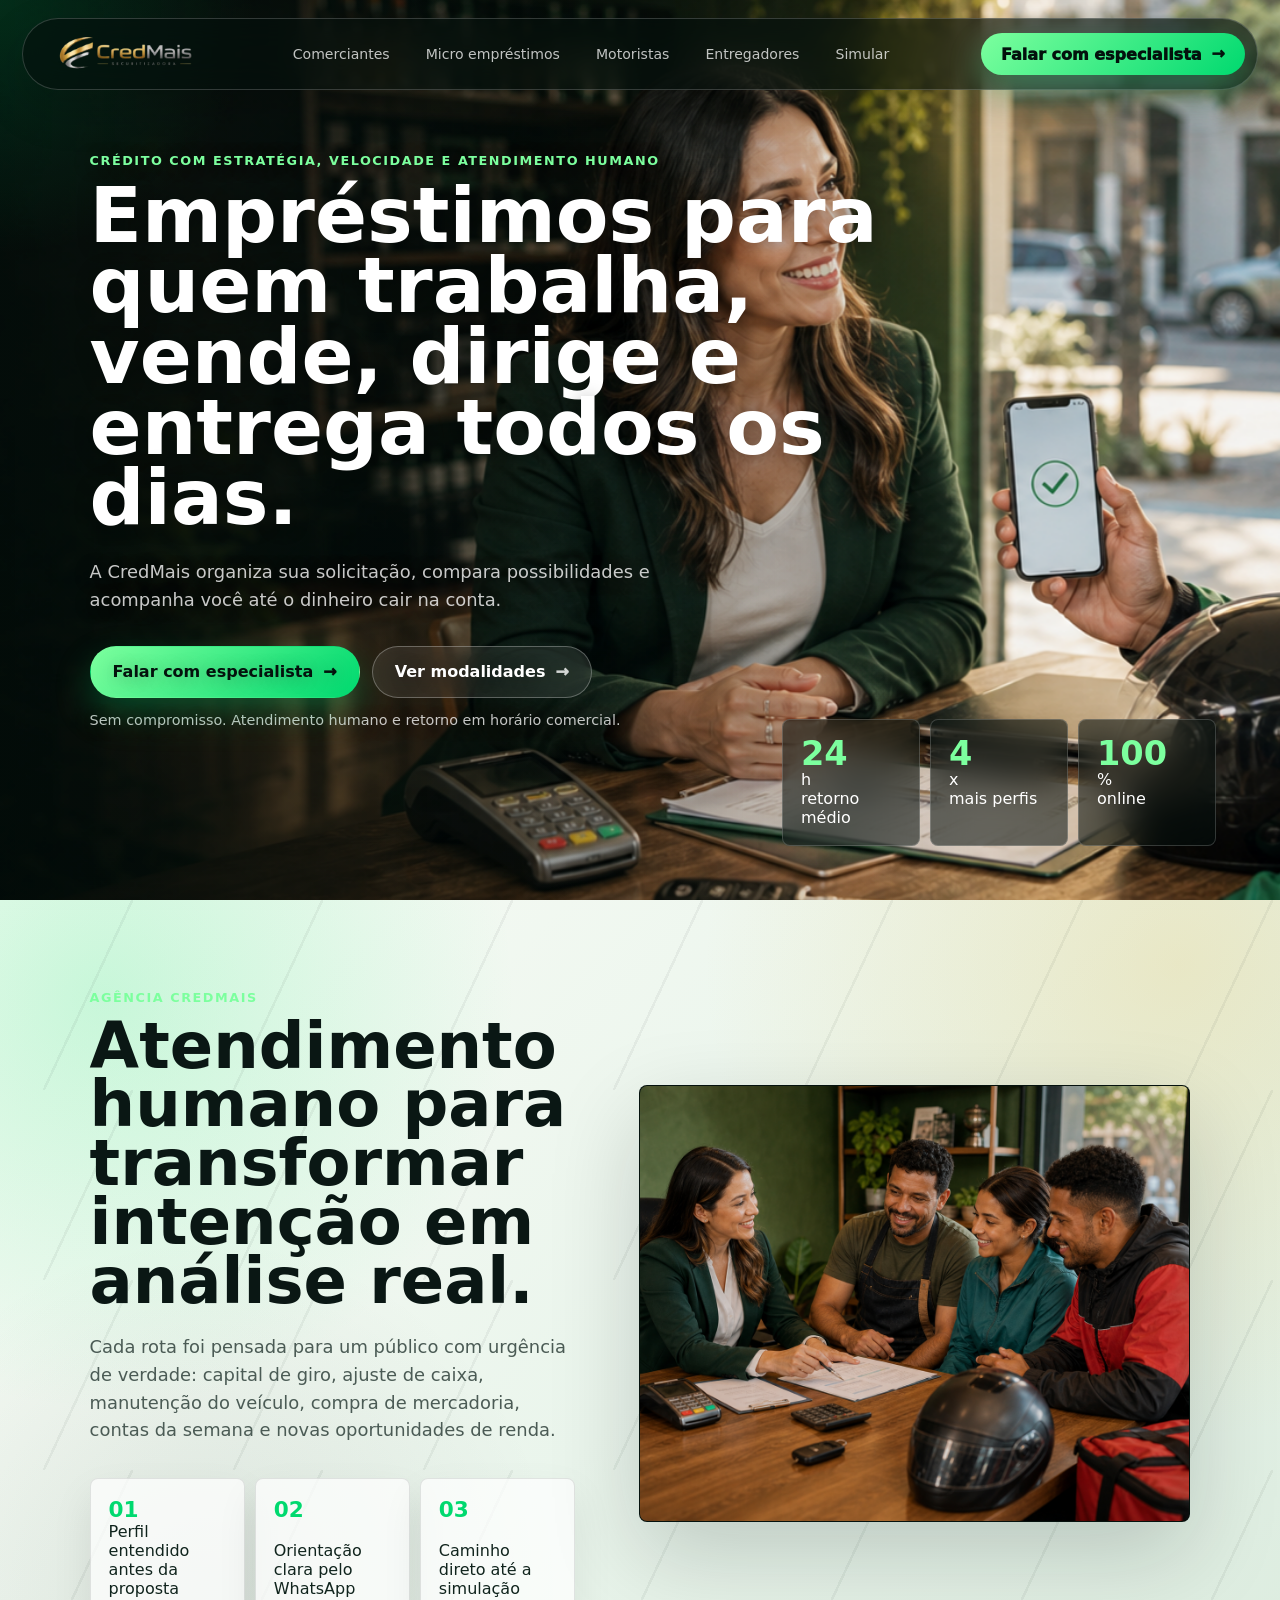
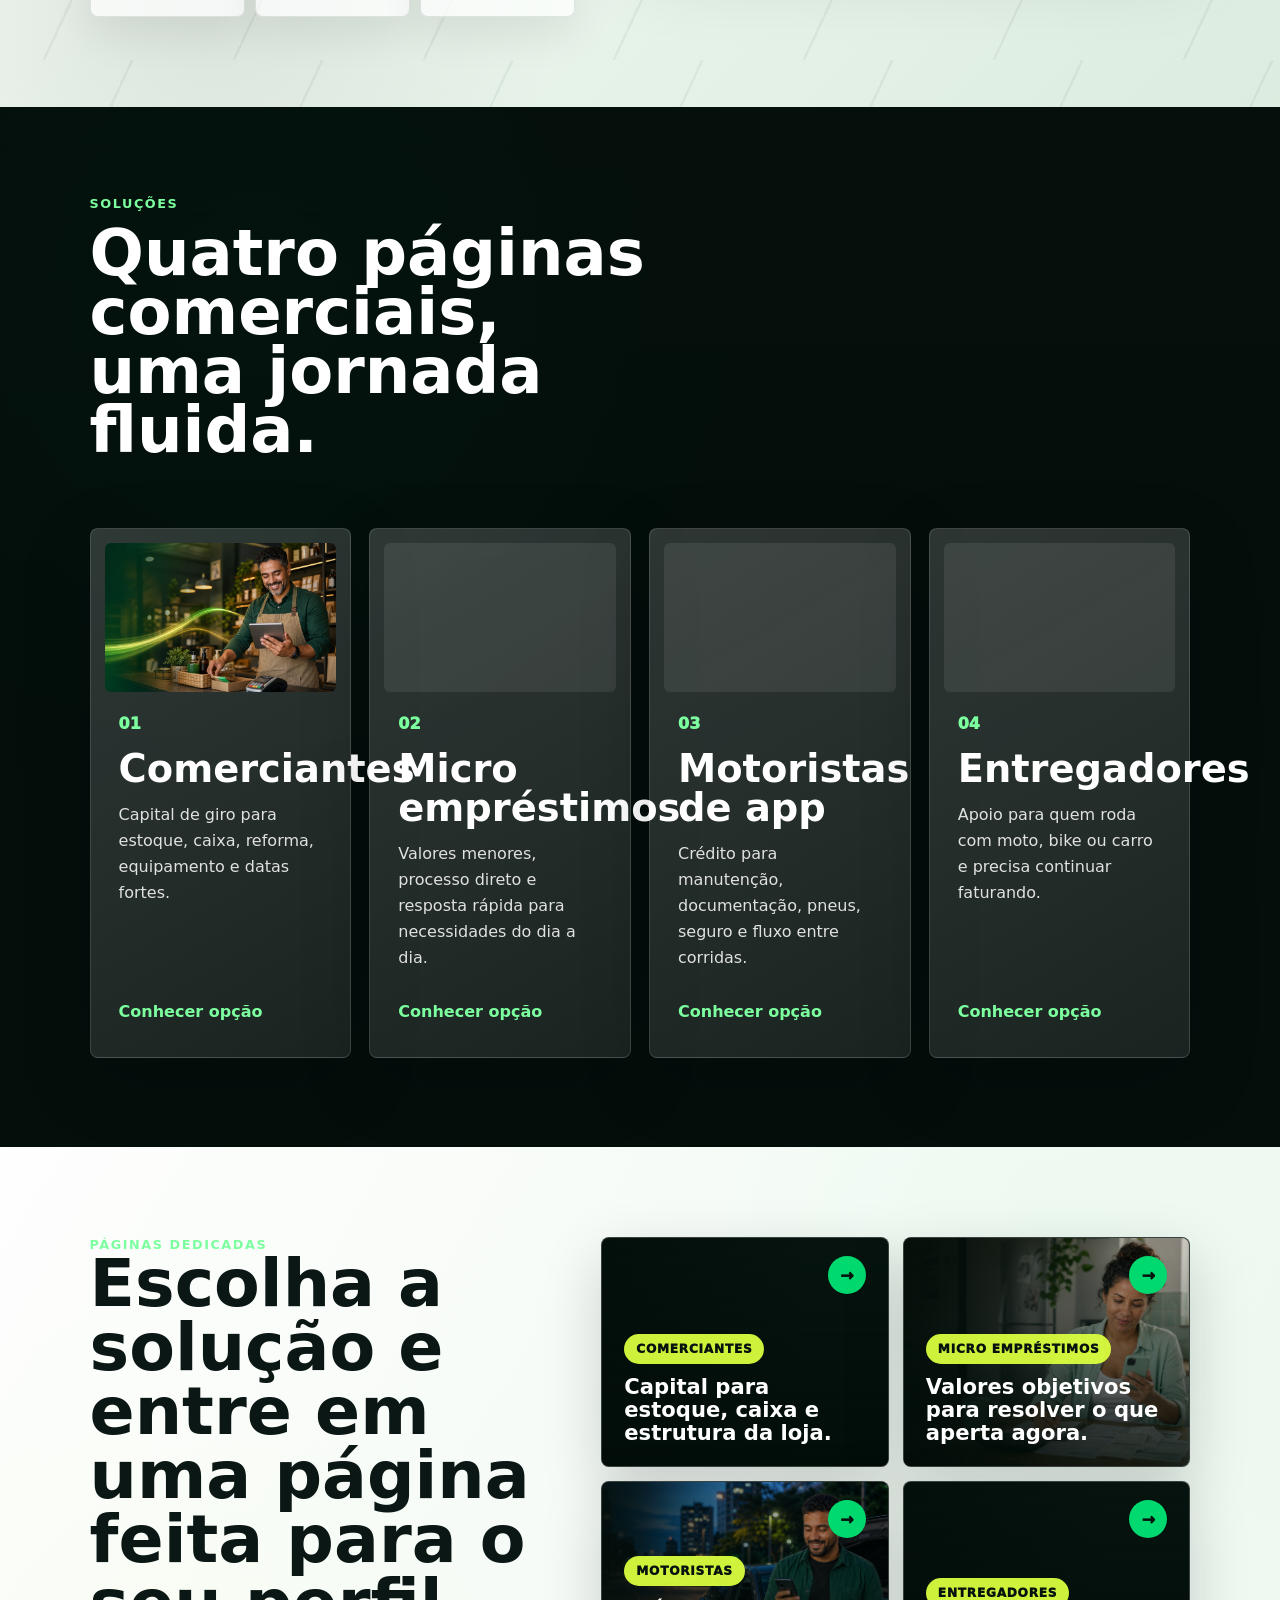
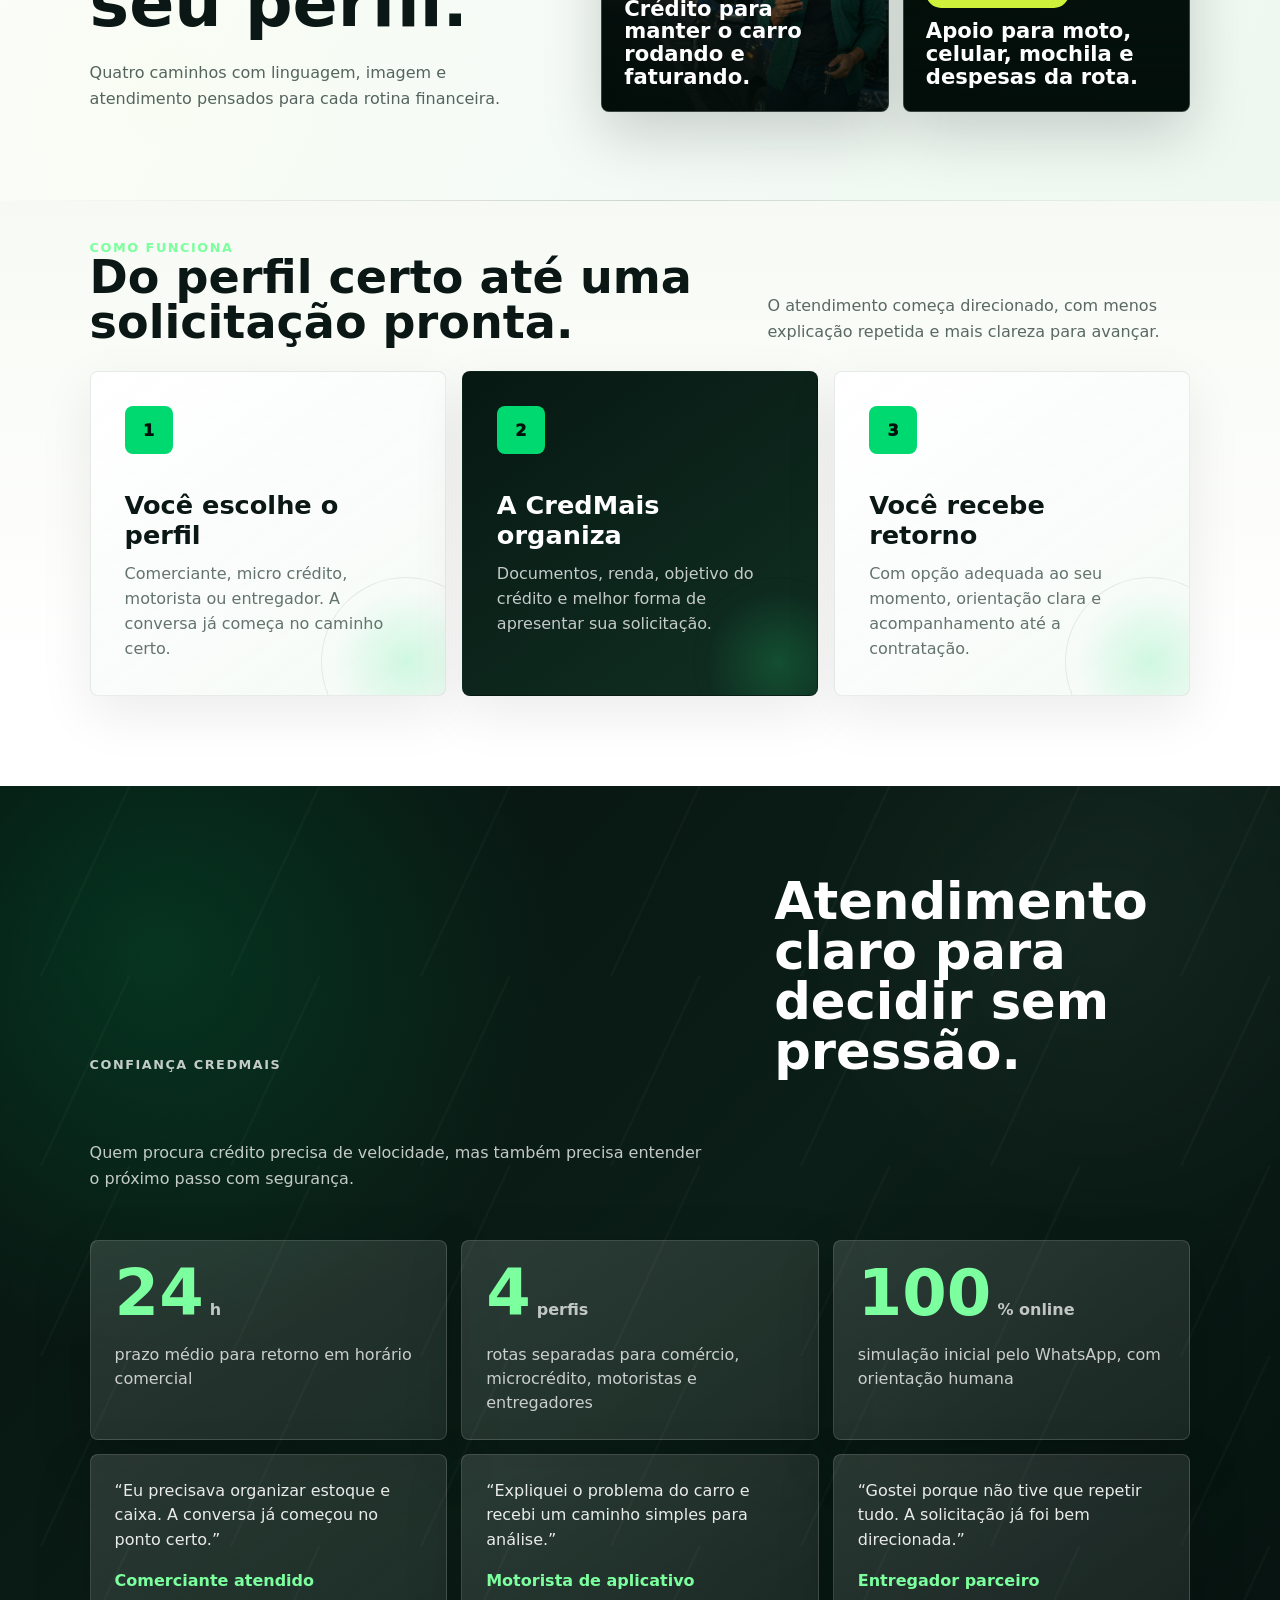
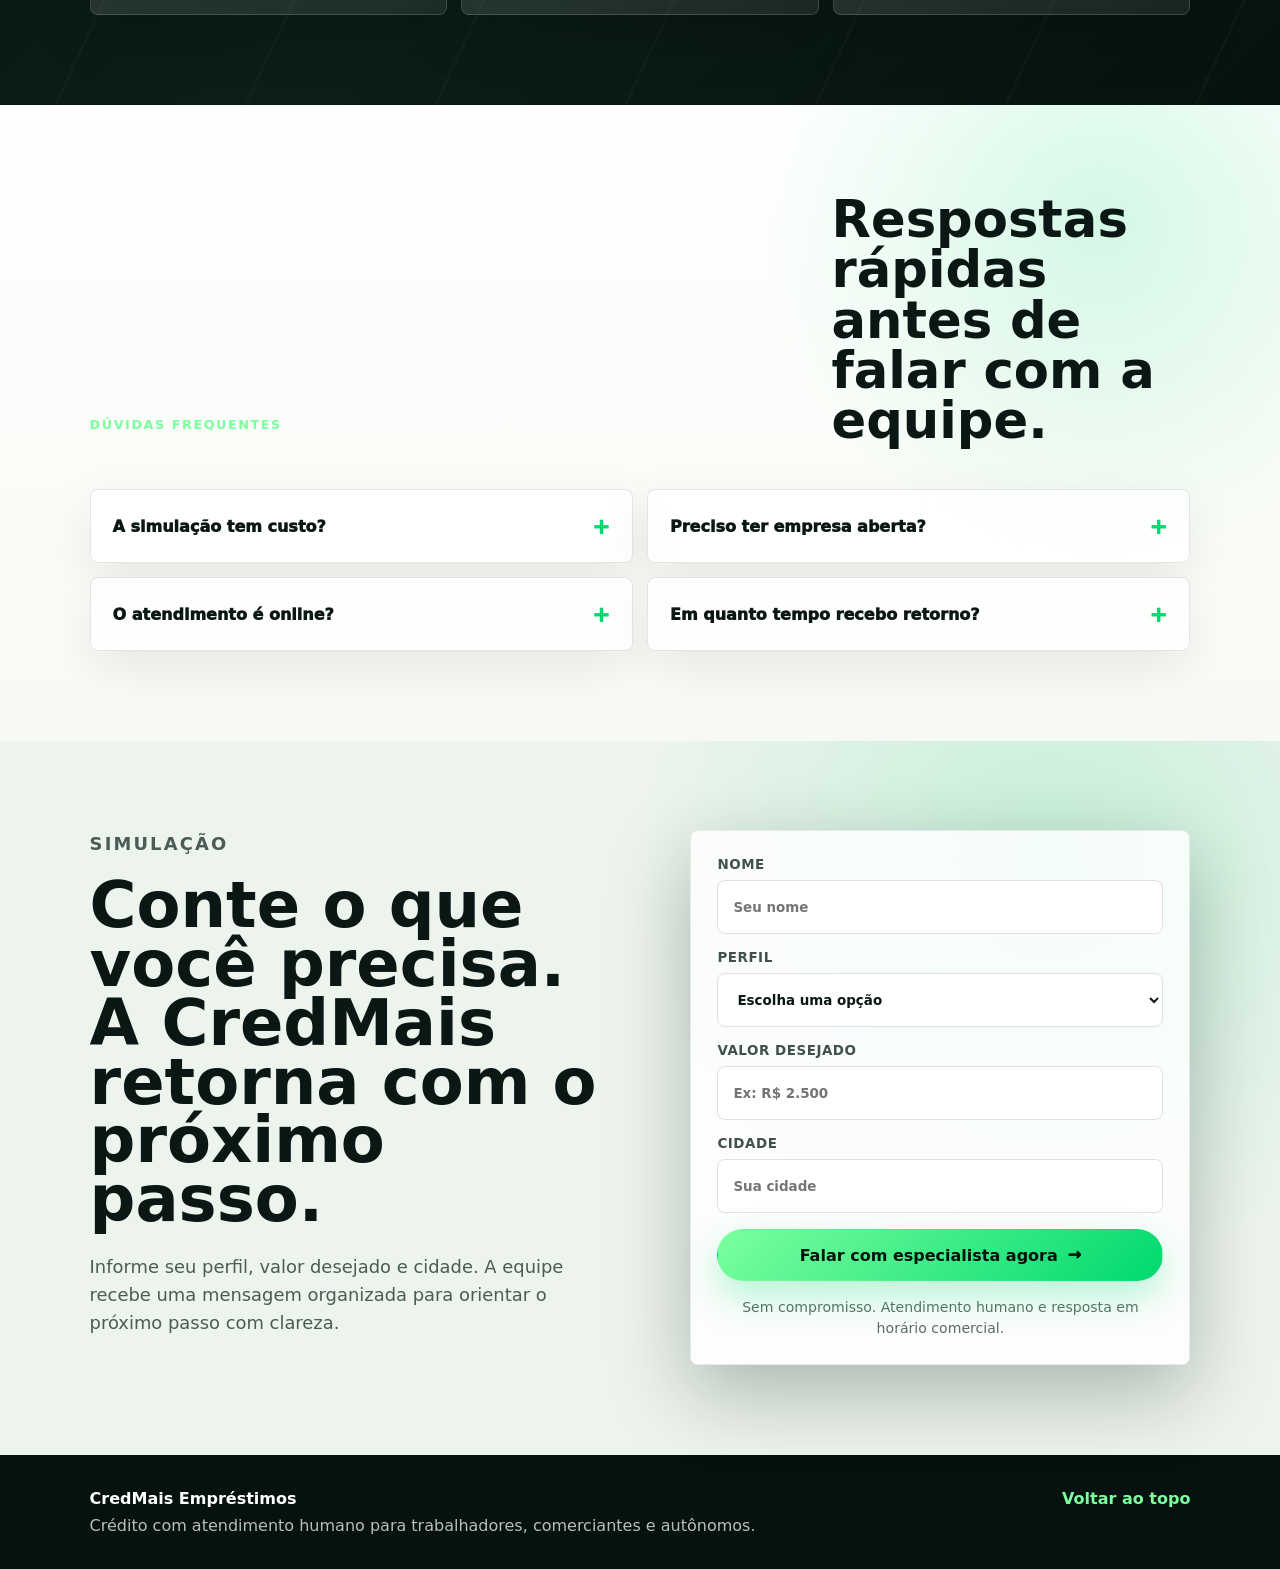
==== commit 4ef9ae41: "Add app logo badges" ====
--- a/index.html
+++ b/index.html
@@ -9,7 +9,7 @@
     />
     <title>CredMais Empréstimos | Crédito rápido para quem faz a economia girar</title>
     <link rel="preload" as="image" href="assets/images/hero-home-humanizada.png" />
-    <link rel="stylesheet" href="styles.css?v=20260709-15" />
+    <link rel="stylesheet" href="styles.css?v=20260709-16" />
   </head>
   <body>
     <div class="cursor-light" aria-hidden="true"></div>
@@ -76,7 +76,7 @@
 
           <figure class="intro-visual">
             <img
-              src="assets/images/intro-atendimento-humanizado.png?v=20260709-15"
+              src="assets/images/intro-atendimento-humanizado.png?v=20260709-16"
               alt="Consultora CredMais orientando trabalhadores e comerciantes em uma análise de crédito"
             />
           </figure>
@@ -139,22 +139,22 @@
           </div>
           <div class="profile-cards" aria-label="Escolha uma página CredMais">
             <a class="profile-card profile-commerce" href="comerciantes.html">
-              <img loading="lazy" decoding="async" src="assets/images/profile-comerciantes-novo.png?v=20260709-15" alt="" />
+              <img loading="lazy" decoding="async" src="assets/images/profile-comerciantes-novo.png?v=20260709-16" alt="" />
               <span>Comerciantes</span>
               <strong>Capital para estoque, caixa e estrutura da loja.</strong>
             </a>
             <a class="profile-card profile-micro" href="micro-emprestimos.html">
-              <img loading="lazy" decoding="async" src="assets/images/profile-micro-novo.png?v=20260709-15" alt="" />
+              <img loading="lazy" decoding="async" src="assets/images/profile-micro-novo.png?v=20260709-16" alt="" />
               <span>Micro empréstimos</span>
               <strong>Valores objetivos para resolver o que aperta agora.</strong>
             </a>
             <a class="profile-card profile-drivers" href="motoristas.html">
-              <img loading="lazy" decoding="async" src="assets/images/profile-motoristas-novo.png?v=20260709-15" alt="" />
+              <img loading="lazy" decoding="async" src="assets/images/profile-motoristas-novo.png?v=20260709-16" alt="" />
               <span>Motoristas</span>
               <strong>Crédito para manter o carro rodando e faturando.</strong>
             </a>
             <a class="profile-card profile-delivery" href="entregadores.html">
-              <img loading="lazy" decoding="async" src="assets/images/profile-entregadores-novo.png?v=20260709-15" alt="" />
+              <img loading="lazy" decoding="async" src="assets/images/profile-entregadores-novo.png?v=20260709-16" alt="" />
               <span>Entregadores</span>
               <strong>Apoio para moto, celular, mochila e despesas da rota.</strong>
             </a>
@@ -298,7 +298,7 @@
 
     <script src="assets/vendor/gsap.min.js"></script>
     <script src="assets/vendor/ScrollTrigger.min.js"></script>
-    <script src="main.js?v=20260709-15"></script>
+    <script src="main.js?v=20260709-16"></script>
   </body>
 </html>
 
--- a/styles.css
+++ b/styles.css
@@ -1182,8 +1182,13 @@
   display: flex;
   flex-wrap: wrap;
   gap: 10px;
-  max-width: 540px;
+  max-width: 660px;
   margin: 22px 0 28px;
+}
+
+.driver-app-strip,
+.commerce-app-strip {
+  max-width: 720px;
 }
 
 .theme-entregadores .delivery-app-strip {
@@ -1217,8 +1222,10 @@
 }
 
 .delivery-app-badge i {
-  width: 28px;
+  width: auto;
+  min-width: 28px;
   height: 28px;
+  padding: 0 7px;
   border-radius: 8px;
   font-size: 0.72rem;
   box-shadow: 0 8px 20px rgba(0, 0, 0, 0.22);
@@ -1240,6 +1247,42 @@
 .app-food99 i {
   color: #06120f;
   background: #ffe000;
+}
+
+.app-99 i {
+  color: #fff;
+  background: linear-gradient(135deg, #ff6a00, #ffd200);
+}
+
+.app-indrive i {
+  color: #101a11;
+  background: #a7ff3d;
+}
+
+.app-blabla i {
+  color: #fff;
+  background: #00aff5;
+}
+
+.app-aiqfome i {
+  color: #fff;
+  background: #7f2cff;
+}
+
+.app-whatsapp i {
+  color: #fff;
+  background: #25d366;
+}
+
+.theme-motoristas .driver-app-strip .delivery-app-badge {
+  border-color: rgba(168, 231, 255, 0.26);
+  background: rgba(7, 17, 29, 0.52);
+}
+
+.theme-comerciantes .commerce-app-strip .delivery-app-badge {
+  color: #241805;
+  border-color: rgba(255, 255, 255, 0.34);
+  background: rgba(255, 255, 255, 0.72);
 }
 
 [data-theme="gold"] .eyebrow,
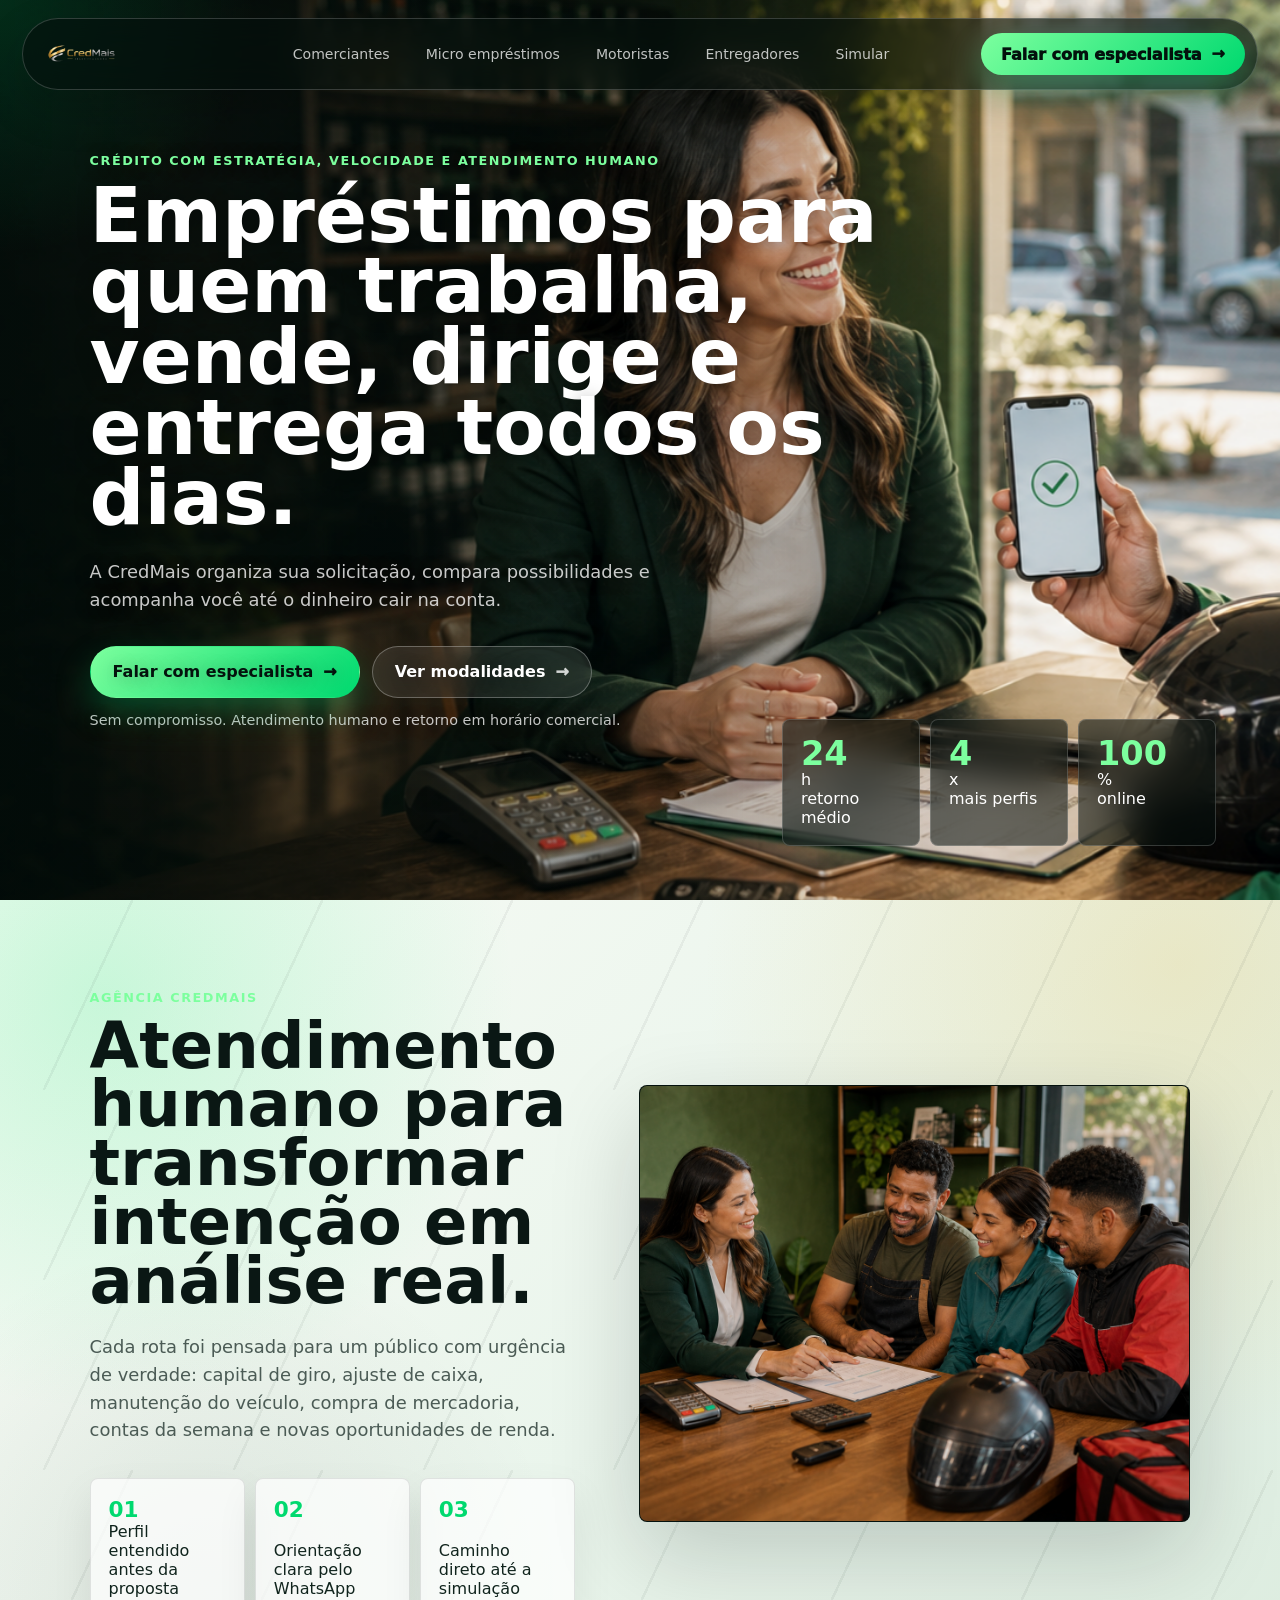
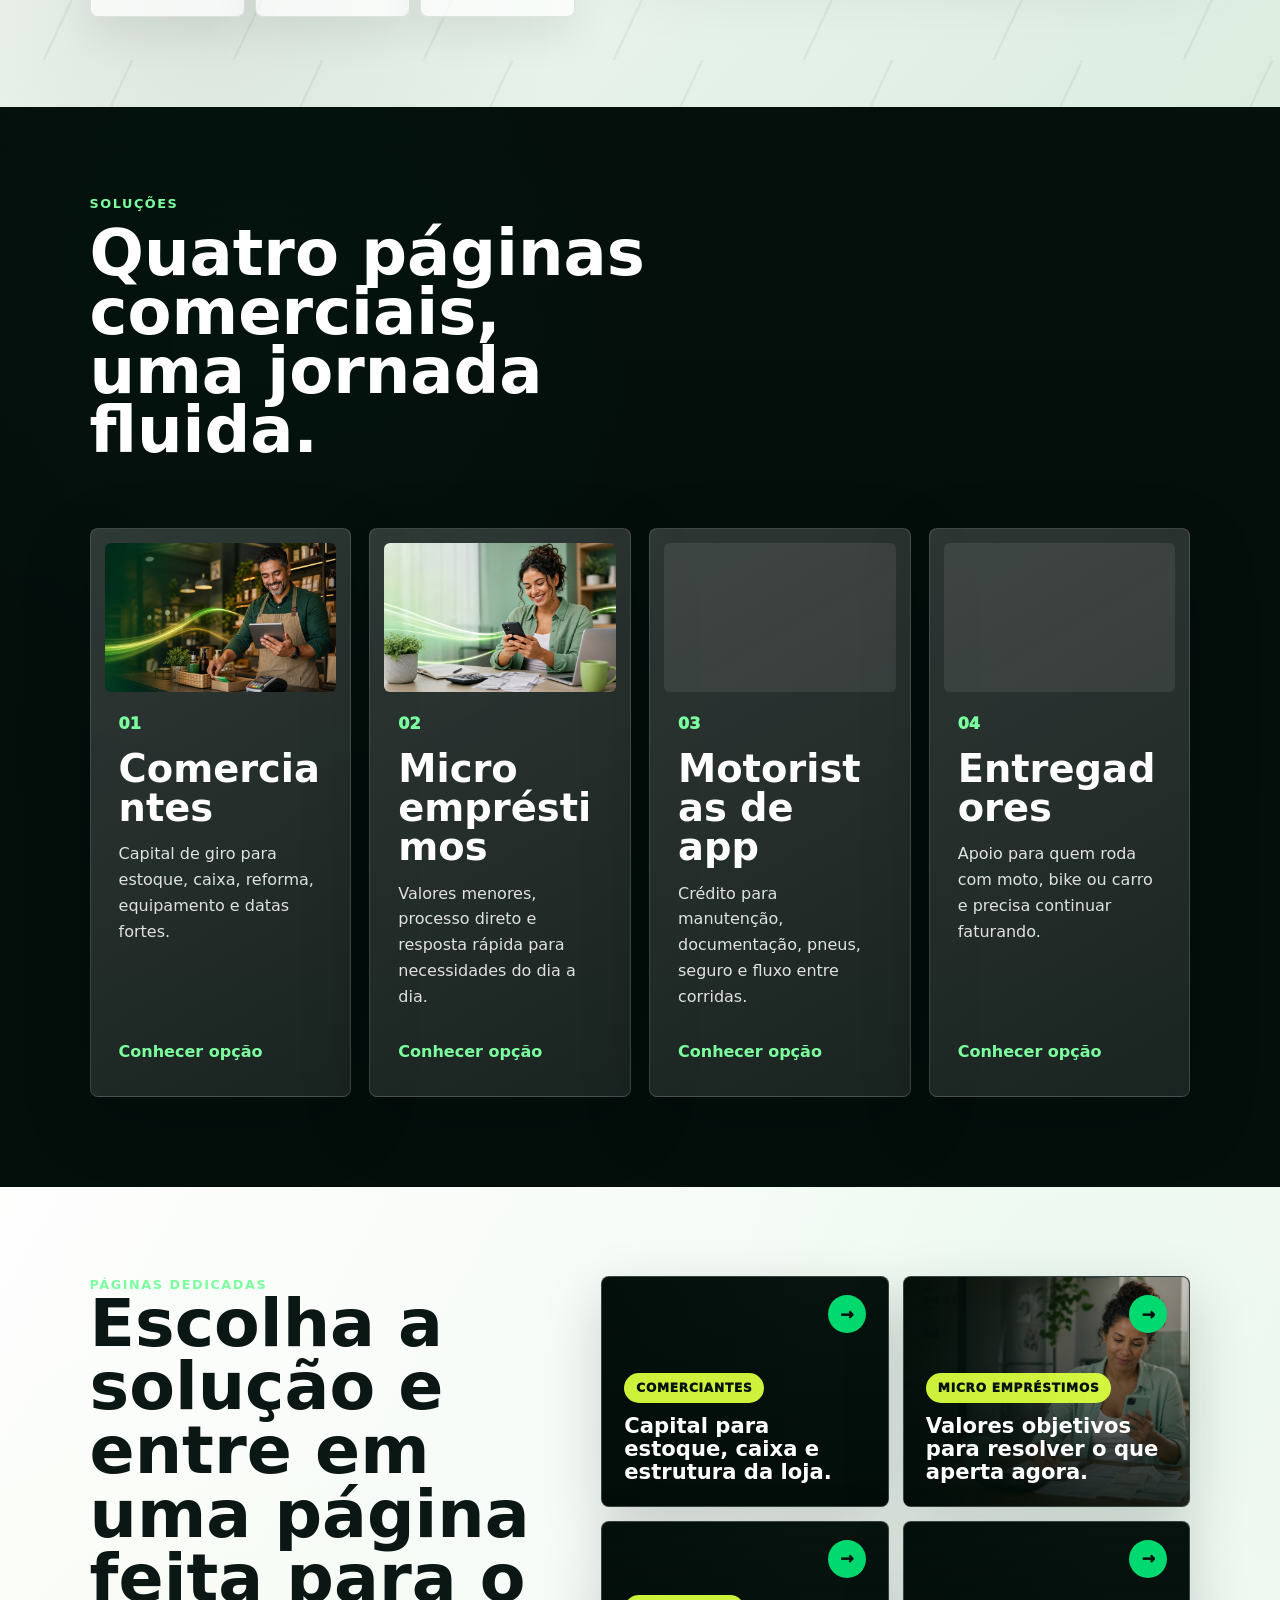
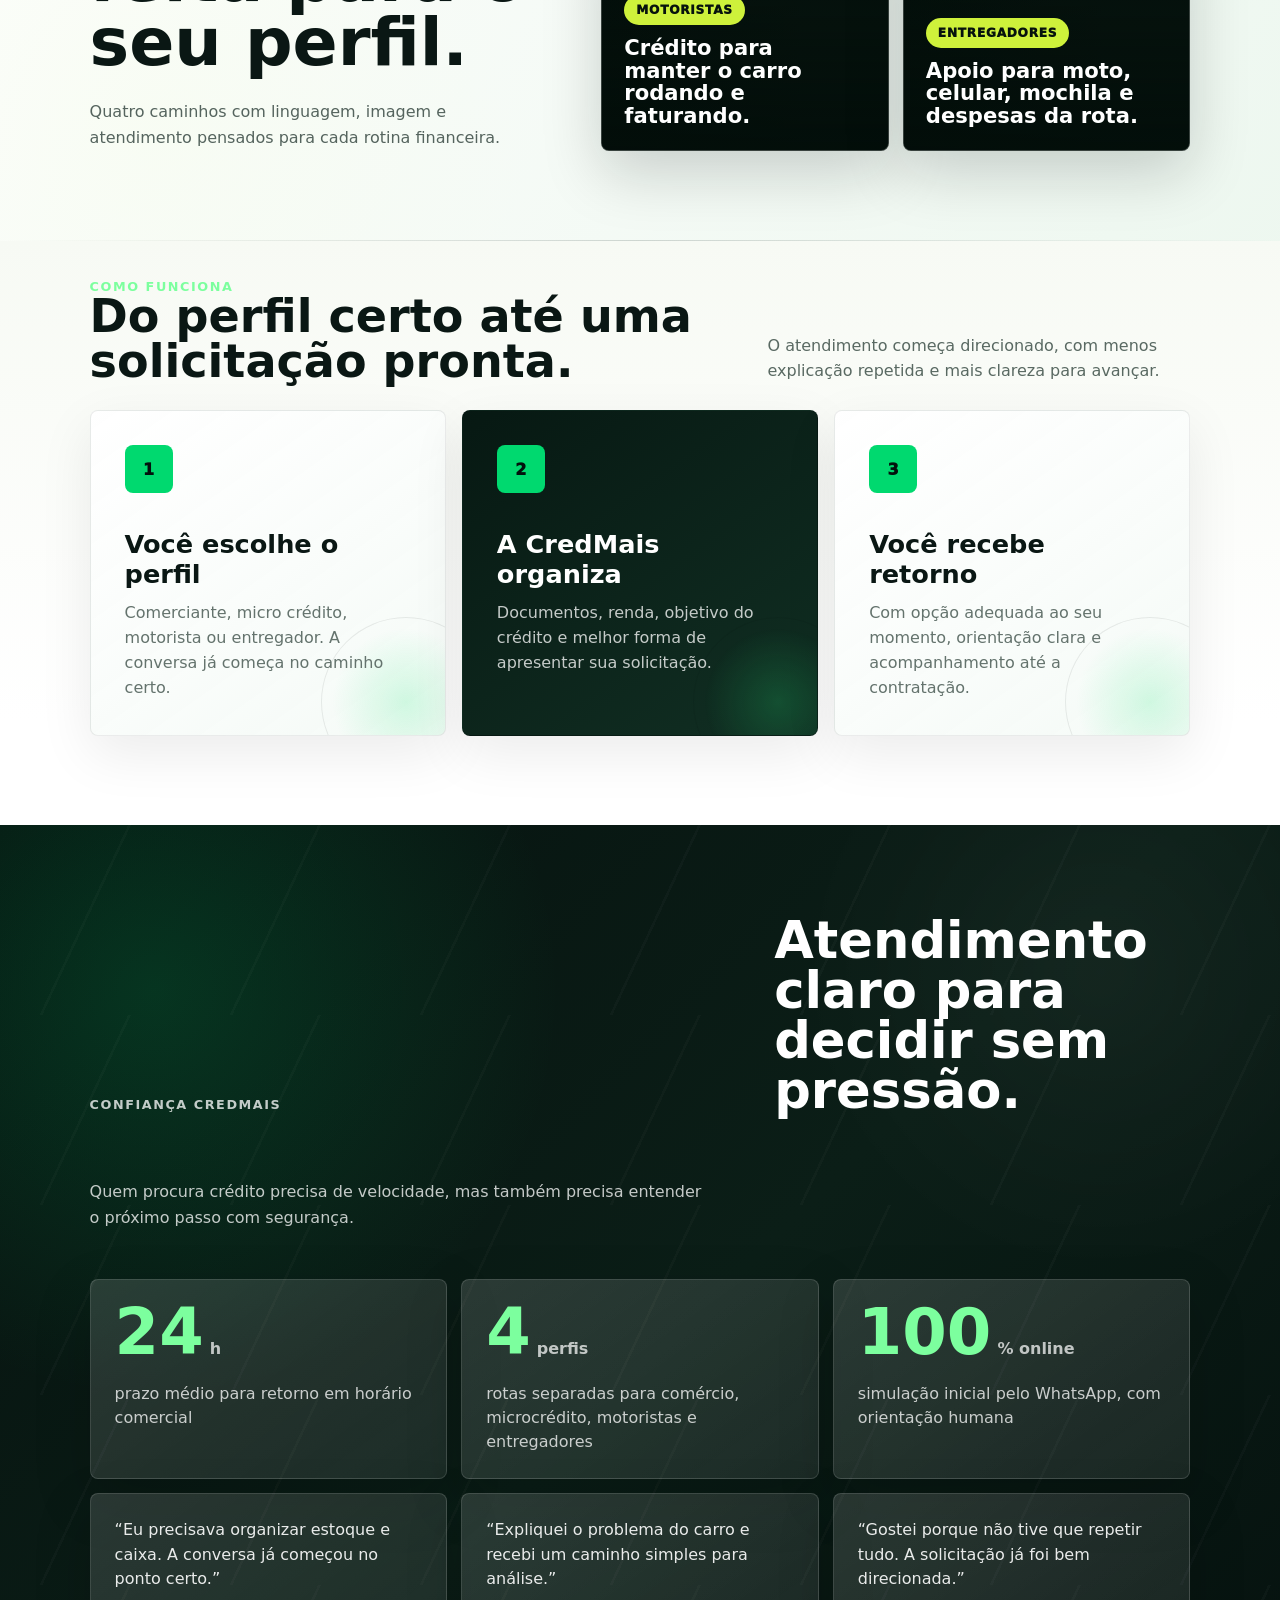
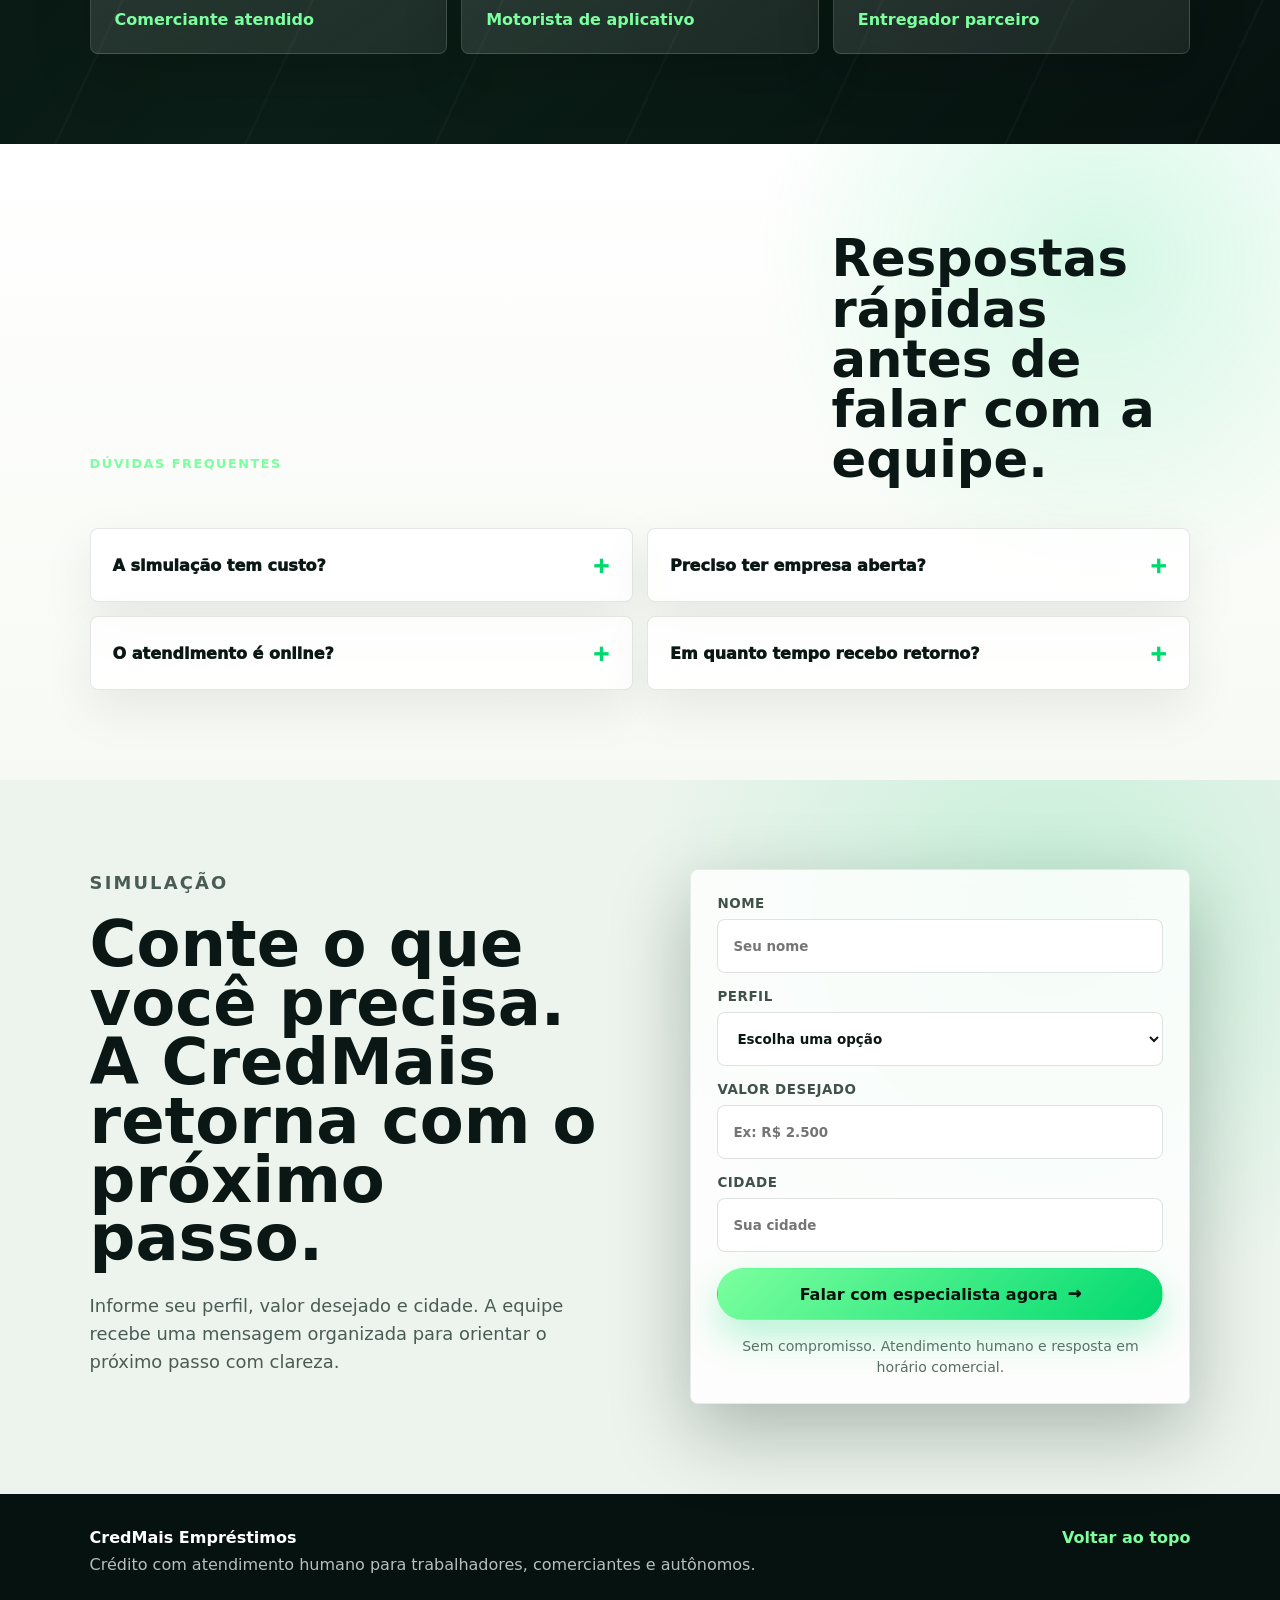
==== commit a3a0879e: "Improve responsive design polish" ====
--- a/index.html
+++ b/index.html
@@ -9,7 +9,7 @@
     />
     <title>CredMais Empréstimos | Crédito rápido para quem faz a economia girar</title>
     <link rel="preload" as="image" href="assets/images/hero-home-humanizada.png" />
-    <link rel="stylesheet" href="styles.css?v=20260709-16" />
+    <link rel="stylesheet" href="styles.css?v=20260709-17" />
   </head>
   <body>
     <div class="cursor-light" aria-hidden="true"></div>
@@ -76,7 +76,7 @@
 
           <figure class="intro-visual">
             <img
-              src="assets/images/intro-atendimento-humanizado.png?v=20260709-16"
+              src="assets/images/intro-atendimento-humanizado.png?v=20260709-17"
               alt="Consultora CredMais orientando trabalhadores e comerciantes em uma análise de crédito"
             />
           </figure>
@@ -139,22 +139,22 @@
           </div>
           <div class="profile-cards" aria-label="Escolha uma página CredMais">
             <a class="profile-card profile-commerce" href="comerciantes.html">
-              <img loading="lazy" decoding="async" src="assets/images/profile-comerciantes-novo.png?v=20260709-16" alt="" />
+              <img loading="lazy" decoding="async" src="assets/images/profile-comerciantes-novo.png?v=20260709-17" alt="" />
               <span>Comerciantes</span>
               <strong>Capital para estoque, caixa e estrutura da loja.</strong>
             </a>
             <a class="profile-card profile-micro" href="micro-emprestimos.html">
-              <img loading="lazy" decoding="async" src="assets/images/profile-micro-novo.png?v=20260709-16" alt="" />
+              <img loading="lazy" decoding="async" src="assets/images/profile-micro-novo.png?v=20260709-17" alt="" />
               <span>Micro empréstimos</span>
               <strong>Valores objetivos para resolver o que aperta agora.</strong>
             </a>
             <a class="profile-card profile-drivers" href="motoristas.html">
-              <img loading="lazy" decoding="async" src="assets/images/profile-motoristas-novo.png?v=20260709-16" alt="" />
+              <img loading="lazy" decoding="async" src="assets/images/profile-motoristas-novo.png?v=20260709-17" alt="" />
               <span>Motoristas</span>
               <strong>Crédito para manter o carro rodando e faturando.</strong>
             </a>
             <a class="profile-card profile-delivery" href="entregadores.html">
-              <img loading="lazy" decoding="async" src="assets/images/profile-entregadores-novo.png?v=20260709-16" alt="" />
+              <img loading="lazy" decoding="async" src="assets/images/profile-entregadores-novo.png?v=20260709-17" alt="" />
               <span>Entregadores</span>
               <strong>Apoio para moto, celular, mochila e despesas da rota.</strong>
             </a>
@@ -298,7 +298,7 @@
 
     <script src="assets/vendor/gsap.min.js"></script>
     <script src="assets/vendor/ScrollTrigger.min.js"></script>
-    <script src="main.js?v=20260709-16"></script>
+    <script src="main.js?v=20260709-17"></script>
   </body>
 </html>
 
--- a/styles.css
+++ b/styles.css
@@ -87,6 +87,8 @@
   font-family:
     Inter, ui-sans-serif, system-ui, -apple-system, BlinkMacSystemFont, "Segoe UI", sans-serif;
   overflow-x: hidden;
+  text-rendering: optimizeLegibility;
+  -webkit-font-smoothing: antialiased;
 }
 
 a {
@@ -97,6 +99,15 @@
 img {
   display: block;
   max-width: 100%;
+}
+
+h1,
+h2,
+h3,
+p,
+li,
+summary {
+  overflow-wrap: anywhere;
 }
 
 button,
@@ -147,18 +158,18 @@
   display: inline-flex;
   align-items: center;
   gap: 10px;
-  min-width: 164px;
+  min-width: clamp(138px, 13vw, 164px);
   overflow: hidden;
   border-radius: 999px;
 }
 
 .brand-logo {
   display: block;
-  width: 164px;
+  width: clamp(138px, 13vw, 164px);
   height: 50px;
-  object-fit: cover;
+  object-fit: contain;
   object-position: left center;
-  transform: scale(1.08);
+  transform: none;
   transform-origin: left center;
 }
 
@@ -441,6 +452,7 @@
 
 .theme-motoristas .audience-page {
   --hero-focus: right center;
+  --mobile-hero-focus: 72% center;
 }
 
 .theme-motoristas .audience-page > img {
@@ -450,6 +462,16 @@
 
 .theme-micro .audience-page {
   --hero-focus: 18% center;
+  --mobile-hero-focus: 58% center;
+}
+
+.theme-comerciantes .audience-page {
+  --mobile-hero-focus: 48% center;
+}
+
+.theme-entregadores .audience-page,
+.hero-home {
+  --mobile-hero-focus: 62% center;
 }
 
 .hero-content,
@@ -726,6 +748,26 @@
 
 .section-pad {
   padding: clamp(64px, 7vw, 96px) clamp(22px, 7vw, 96px);
+}
+
+.intro-grid,
+.page-links-shell,
+.track-heading,
+.track,
+.service-detail-grid,
+.scenario-head,
+.scenario-grid,
+.motion-banner-inner,
+.journey-copy,
+.journey-steps,
+.journey-delivery-grid,
+.trust-head,
+.trust-grid,
+.testimonial-grid,
+.faq-head,
+.faq-list {
+  width: min(1280px, 100%);
+  margin-inline: auto;
 }
 
 .intro-panel {
@@ -1978,7 +2020,8 @@
 
 .stat-strip {
   display: grid;
-  grid-template-columns: repeat(3, minmax(0, 1fr));
+  grid-template-columns: repeat(3, minmax(0, 390px));
+  justify-content: center;
   gap: 14px;
   padding: clamp(18px, 4vw, 42px) clamp(22px, 7vw, 96px);
   color: var(--white);
@@ -2571,8 +2614,9 @@
 
 .lead-section {
   display: grid;
-  grid-template-columns: minmax(0, 1fr) minmax(320px, 500px);
-  gap: clamp(28px, 7vw, 90px);
+  grid-template-columns: minmax(0, 760px) minmax(320px, 500px);
+  justify-content: center;
+  gap: clamp(28px, 6vw, 78px);
   align-items: start;
   background:
     radial-gradient(circle at 82% 18%, var(--accent-soft), transparent 34%),
@@ -2649,13 +2693,36 @@
   }
 
   .scenario-card {
-    min-height: 400px;
+    min-height: 360px;
+  }
+}
+
+@media (max-width: 1180px) {
+  .site-header {
+    gap: 10px;
+    padding-right: 10px;
+  }
+
+  .site-nav a {
+    padding: 0 11px;
+    font-size: 0.84rem;
+  }
+
+  .header-cta {
+    min-width: 140px;
+    padding: 0 16px;
+  }
+
+  .service-main .audience-copy {
+    max-width: 560px;
   }
 }
 
 @media (max-width: 980px) {
   .site-header {
     grid-template-columns: auto auto;
+    inset: 12px 14px auto;
+    border-radius: 24px;
   }
 
   .menu-toggle {
@@ -2762,6 +2829,15 @@
     margin-left: 18px;
   }
 
+  .service-main .audience-page {
+    min-height: clamp(700px, 92svh, 860px);
+  }
+
+  .service-main h1 {
+    max-width: 13ch;
+    font-size: clamp(2.45rem, 7.8vw, 4.4rem);
+  }
+
   .hero-carousel-controls {
     right: 18px;
     left: 18px;
@@ -2823,8 +2899,13 @@
 }
 
 @media (max-width: 680px) {
+  .cursor-light {
+    display: none;
+  }
+
   .site-header {
     inset: 10px 10px auto;
+    padding: 8px 10px;
   }
 
   .brand small {
@@ -2832,20 +2913,21 @@
   }
 
   .brand-logo {
-    width: 134px;
-    height: 42px;
+    width: 128px;
+    height: 40px;
   }
 
   .hero,
   .audience-page {
-    min-height: 820px;
+    min-height: clamp(690px, 92svh, 820px);
+    align-items: flex-end;
   }
 
   .hero > img,
   .audience-page > img,
   .hero-carousel-image {
     height: 100%;
-    object-position: 62% center;
+    object-position: var(--mobile-hero-focus, 62% center);
   }
 
   .theme-entregadores .hero-carousel-image {
@@ -2902,17 +2984,21 @@
   }
 
   .hero-content {
-    padding-top: 120px;
+    padding-top: clamp(102px, 26vw, 126px);
+    padding-bottom: 34px;
   }
 
   .service-main .audience-copy {
     width: min(620px, calc(100% - 36px));
     max-width: 620px;
+    padding-top: clamp(104px, 25vw, 128px);
+    padding-bottom: 34px;
   }
 
   .service-main h1 {
-    max-width: 10.5ch;
-    font-size: clamp(2.45rem, 12vw, 4rem);
+    max-width: 12.5ch;
+    font-size: clamp(2.15rem, 10.5vw, 3.35rem);
+    line-height: 1;
   }
 
   h1,
@@ -2920,13 +3006,30 @@
   .lead-copy h2,
   .intro-grid h2,
   .track-heading h2 {
-    max-width: 10ch;
+    max-width: 12.5ch;
+  }
+
+  h1 {
+    font-size: clamp(2.35rem, 11vw, 3.55rem);
+    line-height: 0.98;
+  }
+
+  .hero-copy,
+  .audience-copy p {
+    font-size: 1rem;
+    line-height: 1.55;
   }
 
   .hero-meter {
+    position: relative;
+    right: auto;
+    bottom: auto;
+    left: auto;
     display: grid;
     grid-template-columns: repeat(3, 1fr);
     gap: 6px;
+    width: calc(100% - 36px);
+    margin: 0 18px 28px;
   }
 
   .hero-meter span {
@@ -2974,13 +3077,17 @@
   }
 
   .audience-copy > .btn {
-    width: auto;
+    width: 100%;
     max-width: 100%;
   }
 
   .hero-carousel-controls {
-    bottom: 14px;
+    position: relative;
+    right: auto;
+    bottom: auto;
+    left: auto;
     gap: 6px;
+    margin: 0 18px 18px;
   }
 
   .hero-carousel-controls button {
@@ -2990,8 +3097,7 @@
   }
 
   .section-pad {
-    padding-right: 18px;
-    padding-left: 18px;
+    padding: clamp(54px, 14vw, 72px) 18px;
   }
 
   .track-sticky {
@@ -3045,6 +3151,21 @@
     min-height: 460px;
   }
 
+  .rich-banner-content {
+    width: calc(100% - 36px);
+    margin-right: 18px;
+    margin-left: 18px;
+  }
+
+  .rich-banner-content h2,
+  .scenario-head h2,
+  .trust-head h2,
+  .faq-head h2,
+  .page-links-copy h2 {
+    font-size: clamp(2rem, 9.5vw, 3.25rem);
+    line-height: 1;
+  }
+
   .stat-strip span {
     min-height: 132px;
   }
@@ -3058,6 +3179,86 @@
   .detail-visual,
   .detail-visual img {
     min-height: 300px;
+  }
+
+  .delivery-app-strip {
+    gap: 8px;
+    margin: 16px 0 20px;
+  }
+
+  .delivery-app-badge {
+    min-height: 36px;
+    padding: 5px 10px 5px 6px;
+    font-size: 0.78rem;
+  }
+
+  .delivery-app-badge i {
+    min-width: 26px;
+    height: 26px;
+    padding: 0 6px;
+    font-size: 0.68rem;
+  }
+}
+
+@media (max-width: 430px) {
+  .site-nav a {
+    min-height: 40px;
+  }
+
+  .hero,
+  .audience-page {
+    min-height: auto;
+  }
+
+  .hero-content,
+  .service-main .audience-copy {
+    width: calc(100% - 28px);
+    margin-right: 14px;
+    margin-left: 14px;
+  }
+
+  .service-main h1,
+  h1 {
+    max-width: 13ch;
+    font-size: clamp(2rem, 10vw, 2.85rem);
+  }
+
+  .feature-list {
+    gap: 10px;
+  }
+
+  .feature-list li {
+    padding-left: 24px;
+  }
+
+  .hero-meter {
+    grid-template-columns: 1fr;
+  }
+
+  .hero-meter span {
+    min-height: auto;
+  }
+
+  .lead-form,
+  .detail-list article,
+  .document-box,
+  .process-grid article,
+  .journey-step,
+  .trust-grid article,
+  .testimonial-grid blockquote {
+    padding: 20px;
+  }
+}
+
+@media (hover: none), (pointer: coarse) {
+  .cursor-light {
+    display: none;
+  }
+
+  .scenario-card,
+  .journey-step,
+  .detail-list article {
+    transform: none !important;
   }
 }
 
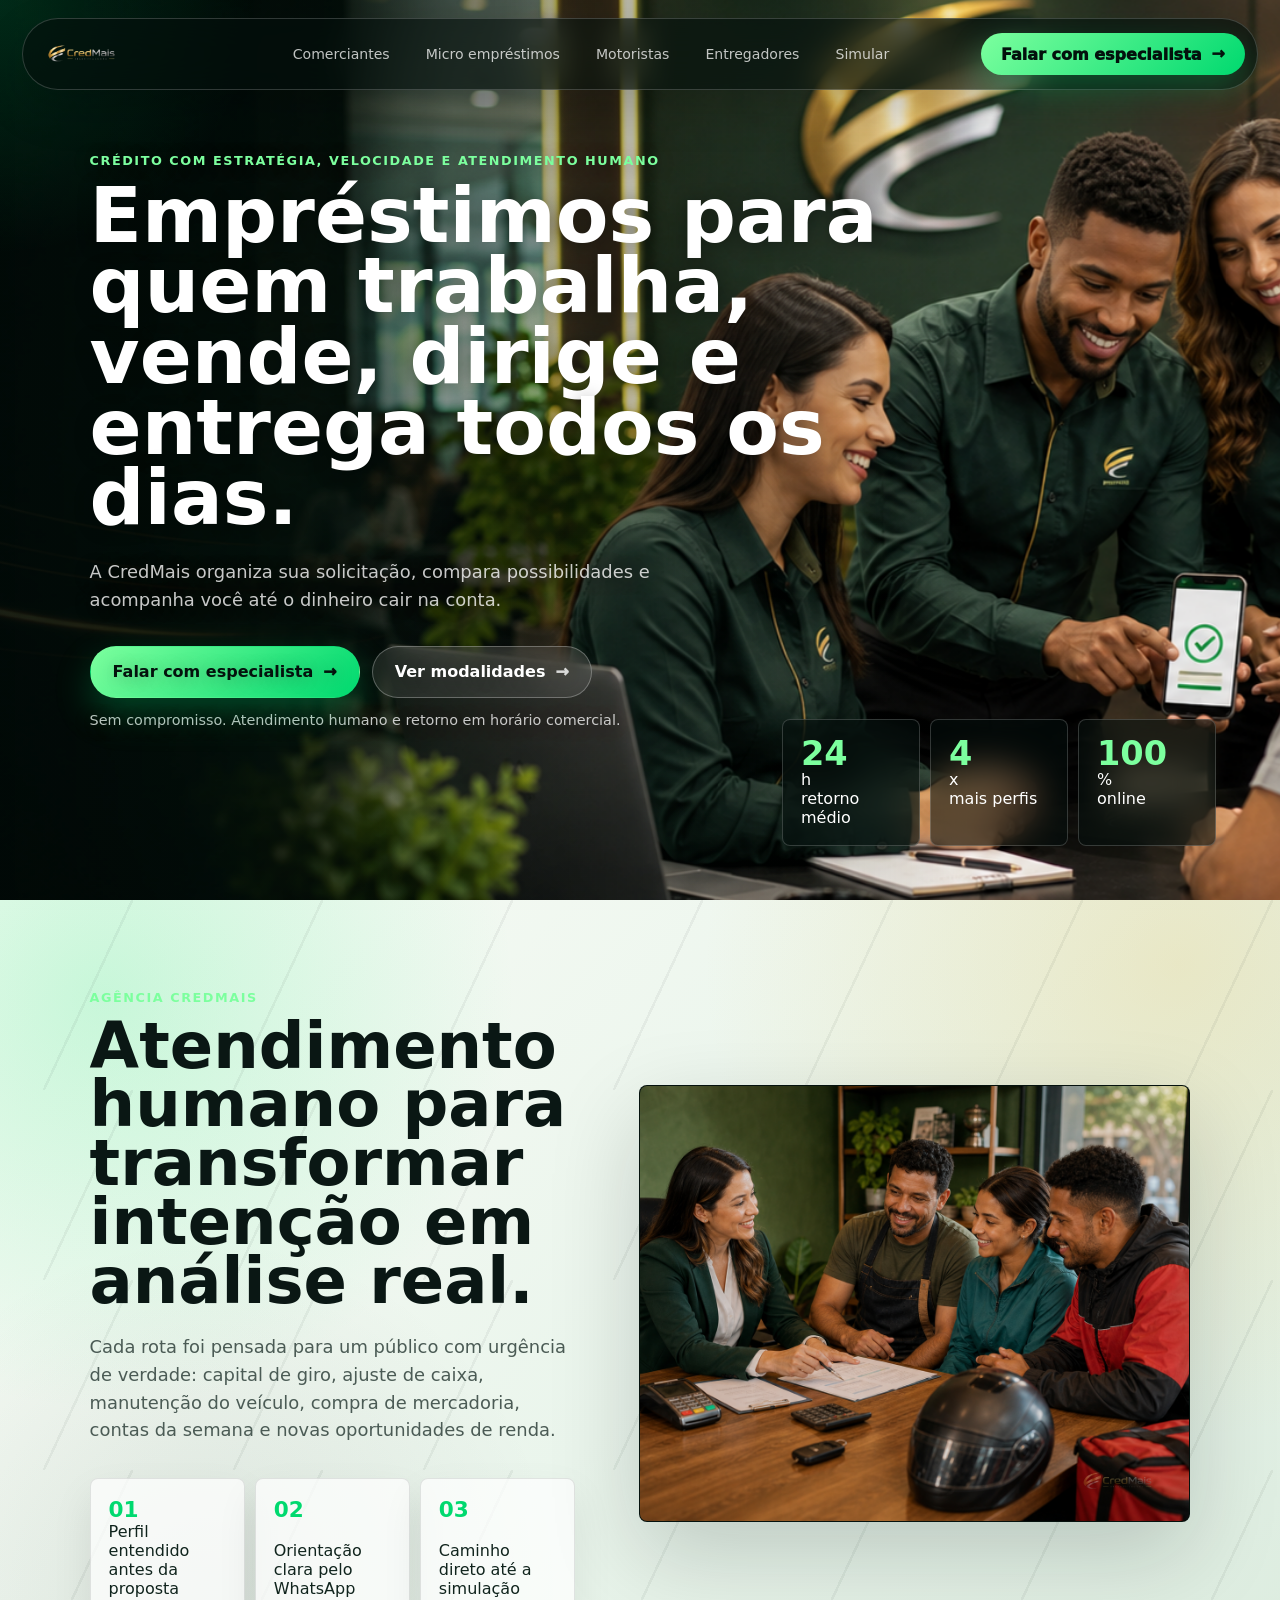
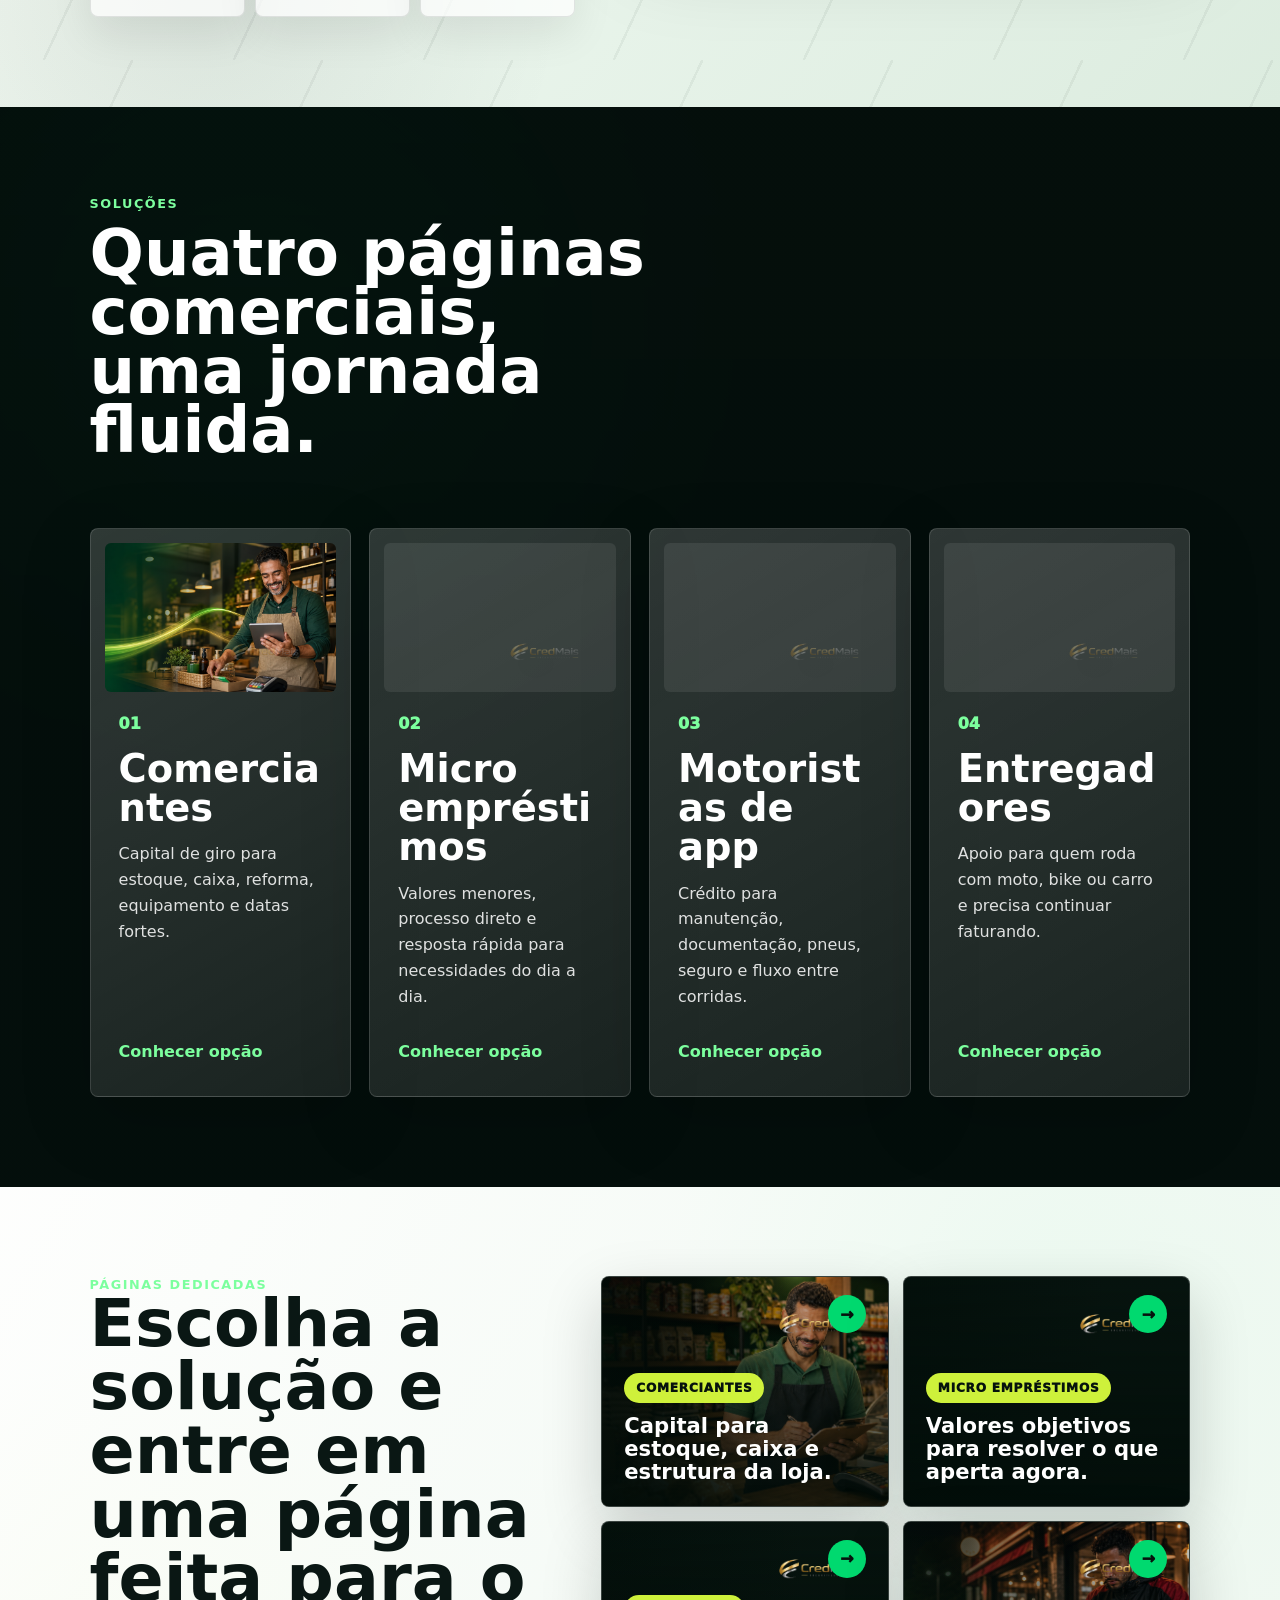
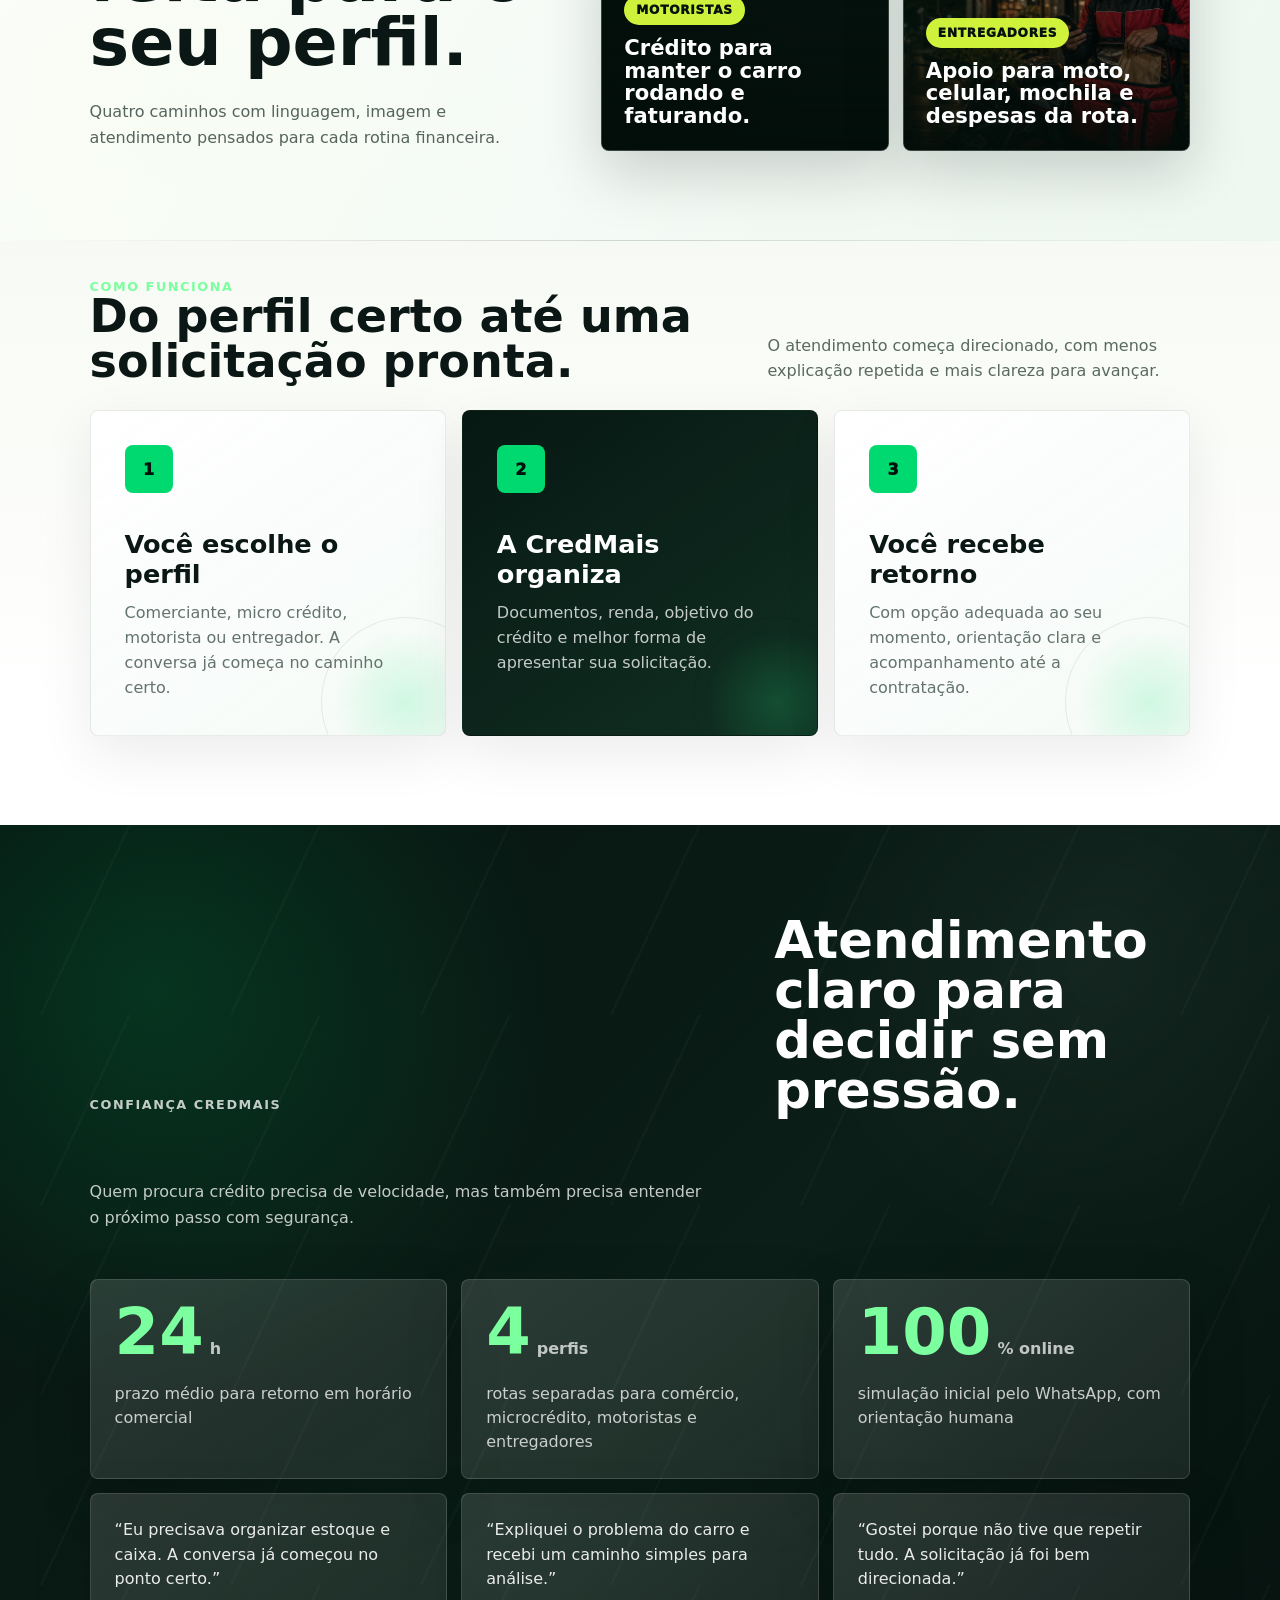
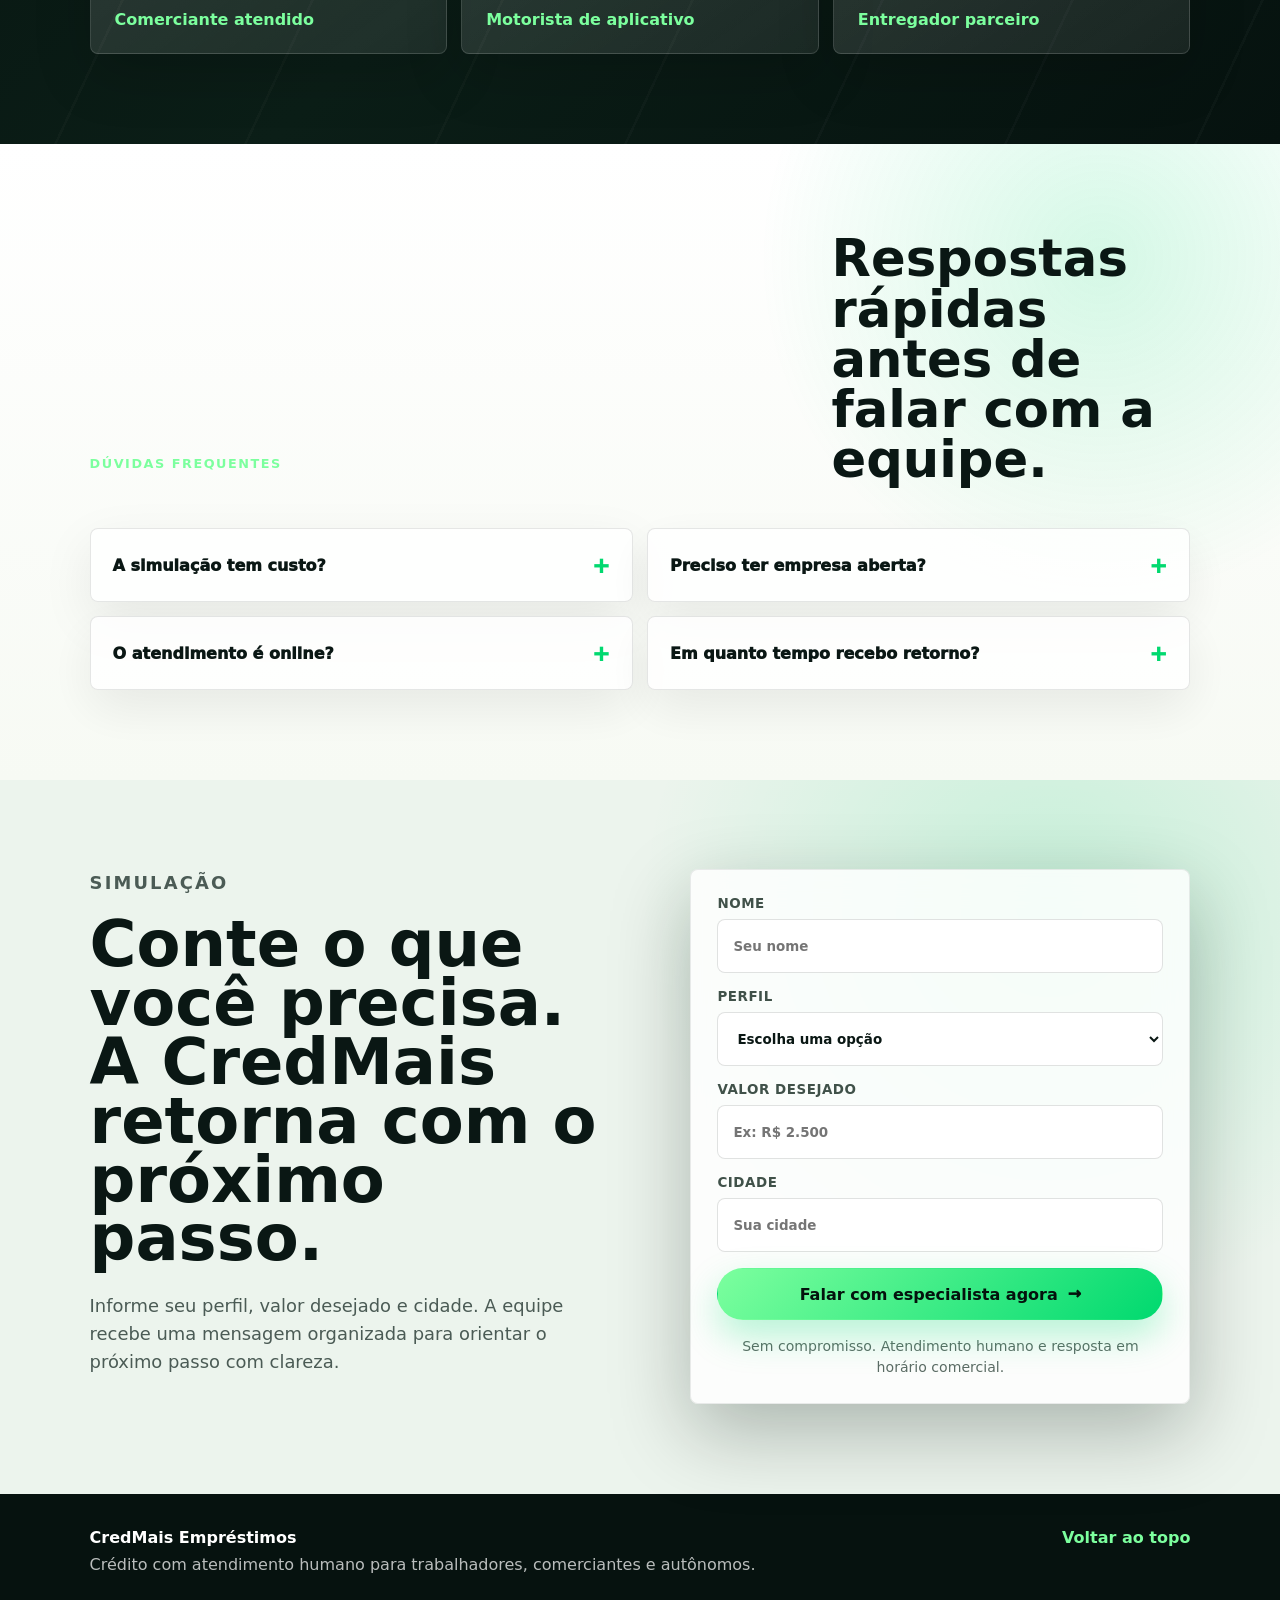
==== commit 1c8de73c: "Add branded uniform imagery" ====
--- a/index.html
+++ b/index.html
@@ -8,8 +8,8 @@
       content="CredMais Empréstimos: crédito rápido e atendimento humano para comerciantes, microempreendedores, motoristas de aplicativo e entregadores."
     />
     <title>CredMais Empréstimos | Crédito rápido para quem faz a economia girar</title>
-    <link rel="preload" as="image" href="assets/images/hero-home-humanizada.png" />
-    <link rel="stylesheet" href="styles.css?v=20260709-17" />
+    <link rel="preload" as="image" href="assets/images/hero-home-credmais-uniforme.png" />
+    <link rel="stylesheet" href="styles.css?v=20260710-1" />
   </head>
   <body>
     <div class="cursor-light" aria-hidden="true"></div>
@@ -37,7 +37,7 @@
 
     <main>
       <section id="inicio" class="hero hero-home" data-hero>
-        <img decoding="async" src="assets/images/hero-home-humanizada.png" alt="Atendimento CredMais humanizado para trabalhador, comerciante, motorista e entregador" />
+        <img decoding="async" src="assets/images/hero-home-credmais-uniforme.png" alt="Equipe CredMais uniformizada atendendo cliente com aprovação pelo celular" />
         <div class="hero-shade"></div>
         <div class="hero-content">
           <p class="eyebrow split">Crédito com estratégia, velocidade e atendimento humano</p>
@@ -76,7 +76,7 @@
 
           <figure class="intro-visual">
             <img
-              src="assets/images/intro-atendimento-humanizado.png?v=20260709-17"
+              src="assets/images/intro-atendimento-humanizado.png?v=20260710-1"
               alt="Consultora CredMais orientando trabalhadores e comerciantes em uma análise de crédito"
             />
           </figure>
@@ -139,22 +139,22 @@
           </div>
           <div class="profile-cards" aria-label="Escolha uma página CredMais">
             <a class="profile-card profile-commerce" href="comerciantes.html">
-              <img loading="lazy" decoding="async" src="assets/images/profile-comerciantes-novo.png?v=20260709-17" alt="" />
+              <img loading="lazy" decoding="async" src="assets/images/profile-comerciantes-novo.png?v=20260710-1" alt="" />
               <span>Comerciantes</span>
               <strong>Capital para estoque, caixa e estrutura da loja.</strong>
             </a>
             <a class="profile-card profile-micro" href="micro-emprestimos.html">
-              <img loading="lazy" decoding="async" src="assets/images/profile-micro-novo.png?v=20260709-17" alt="" />
+              <img loading="lazy" decoding="async" src="assets/images/profile-micro-novo.png?v=20260710-1" alt="" />
               <span>Micro empréstimos</span>
               <strong>Valores objetivos para resolver o que aperta agora.</strong>
             </a>
             <a class="profile-card profile-drivers" href="motoristas.html">
-              <img loading="lazy" decoding="async" src="assets/images/profile-motoristas-novo.png?v=20260709-17" alt="" />
+              <img loading="lazy" decoding="async" src="assets/images/profile-motoristas-novo.png?v=20260710-1" alt="" />
               <span>Motoristas</span>
               <strong>Crédito para manter o carro rodando e faturando.</strong>
             </a>
             <a class="profile-card profile-delivery" href="entregadores.html">
-              <img loading="lazy" decoding="async" src="assets/images/profile-entregadores-novo.png?v=20260709-17" alt="" />
+              <img loading="lazy" decoding="async" src="assets/images/profile-entregadores-novo.png?v=20260710-1" alt="" />
               <span>Entregadores</span>
               <strong>Apoio para moto, celular, mochila e despesas da rota.</strong>
             </a>
@@ -298,7 +298,7 @@
 
     <script src="assets/vendor/gsap.min.js"></script>
     <script src="assets/vendor/ScrollTrigger.min.js"></script>
-    <script src="main.js?v=20260709-17"></script>
+    <script src="main.js?v=20260710-1"></script>
   </body>
 </html>
 
--- a/styles.css
+++ b/styles.css
@@ -944,6 +944,7 @@
   inset: 0;
   z-index: -1;
   background:
+    url("assets/images/credmais-logo.avif") right 18px top 18px / 104px auto no-repeat,
     linear-gradient(180deg, rgba(2, 13, 9, 0.12), rgba(2, 13, 9, 0.86)),
     linear-gradient(90deg, rgba(2, 13, 9, 0.62), transparent 72%);
   content: "";
@@ -1316,6 +1317,54 @@
   background: #25d366;
 }
 
+.hero-shade::after,
+.audience-overlay::after,
+.card-media::after,
+.intro-visual::after,
+.detail-visual::after,
+.rich-banner::after,
+.motion-visual::after,
+.journey-visual::after {
+  position: absolute;
+  z-index: 1;
+  pointer-events: none;
+  background: url("assets/images/credmais-logo.avif") center / contain no-repeat;
+  content: "";
+}
+
+.hero-shade::after,
+.audience-overlay::after {
+  right: clamp(18px, 4vw, 58px);
+  bottom: clamp(18px, 4vw, 58px);
+  width: clamp(128px, 13vw, 220px);
+  height: clamp(48px, 5vw, 82px);
+  opacity: 0.22;
+  filter: drop-shadow(0 18px 34px rgba(0, 0, 0, 0.32));
+}
+
+.card-media::after,
+.intro-visual::after,
+.detail-visual::after,
+.motion-visual::after,
+.journey-visual::after {
+  right: 14px;
+  bottom: 14px;
+  display: block;
+  width: clamp(82px, 9vw, 142px);
+  height: clamp(32px, 4vw, 54px);
+  opacity: 0.34;
+  filter: drop-shadow(0 12px 24px rgba(0, 0, 0, 0.22));
+}
+
+.rich-banner::after {
+  right: clamp(20px, 6vw, 92px);
+  bottom: clamp(22px, 7vw, 88px);
+  display: block;
+  width: clamp(120px, 13vw, 220px);
+  height: clamp(44px, 5vw, 82px);
+  opacity: 0.2;
+}
+
 .theme-motoristas .driver-app-strip .delivery-app-badge {
   border-color: rgba(168, 231, 255, 0.26);
   background: rgba(7, 17, 29, 0.52);
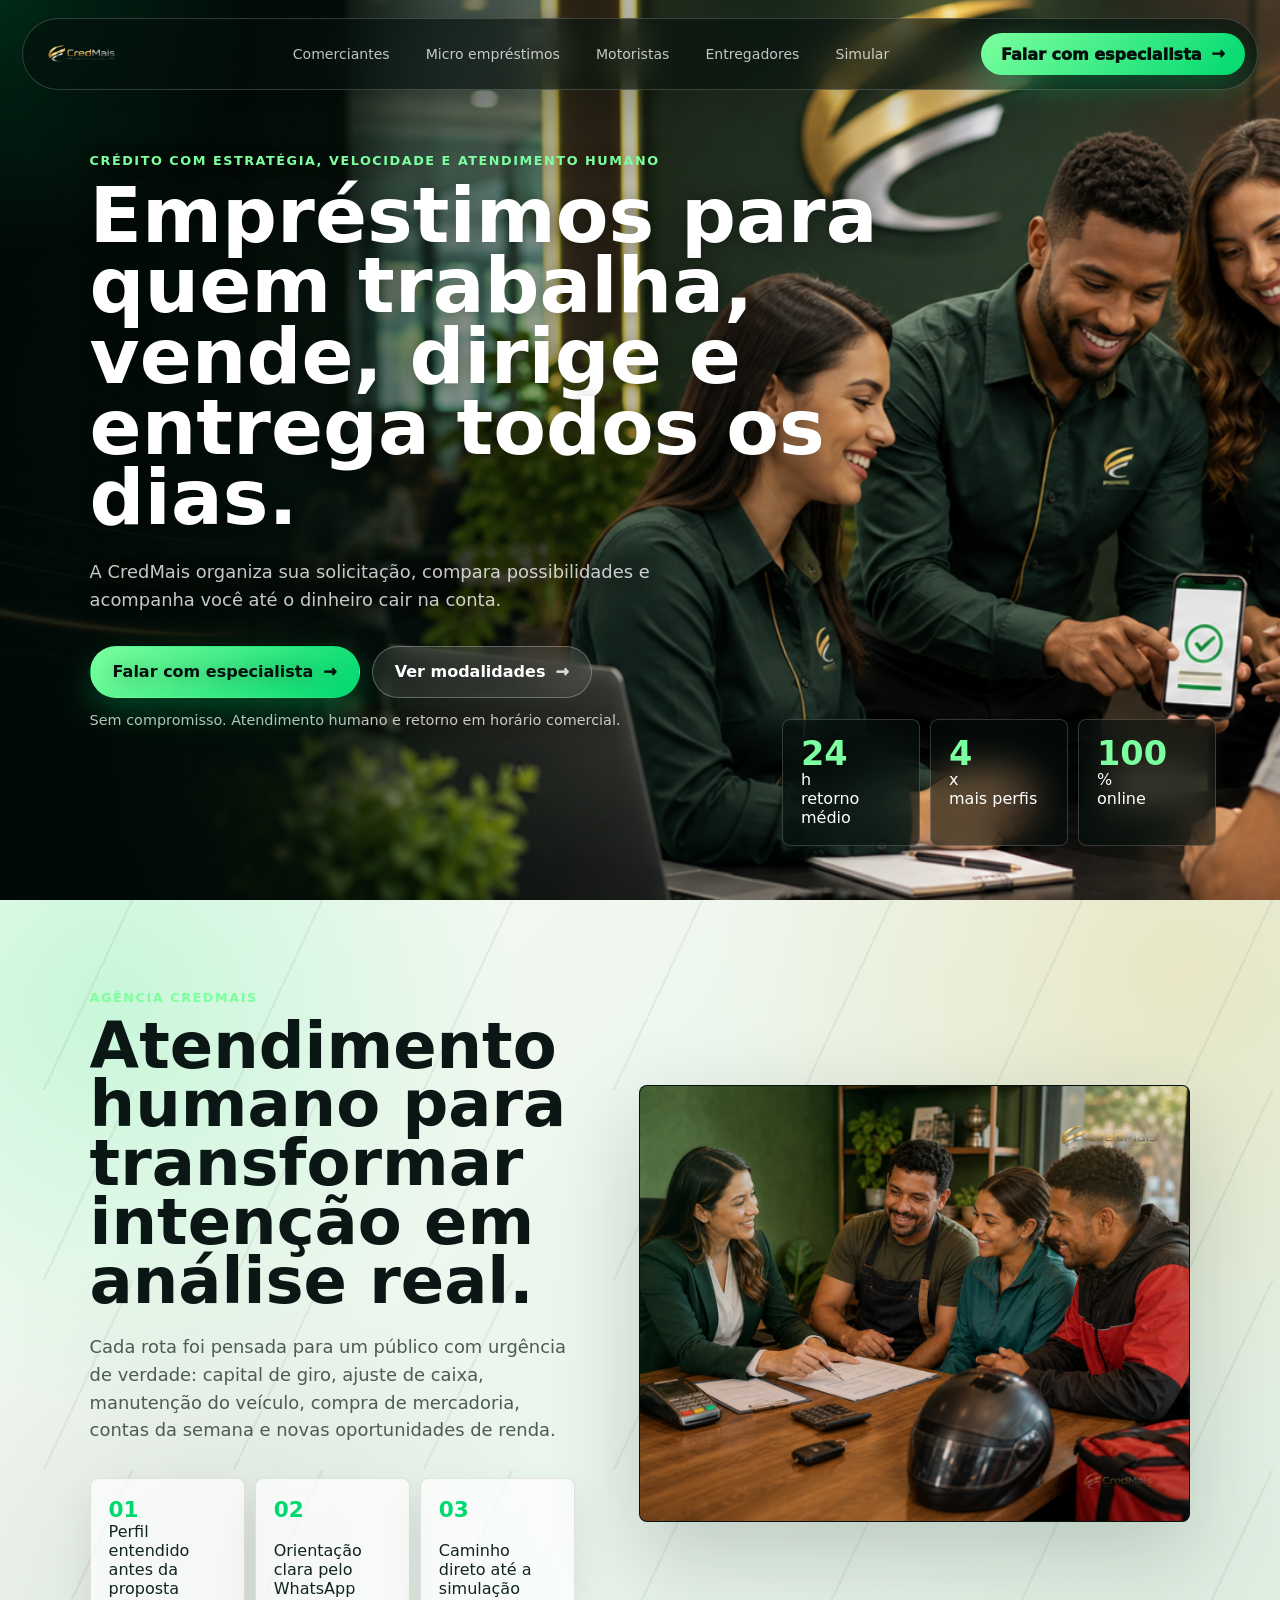
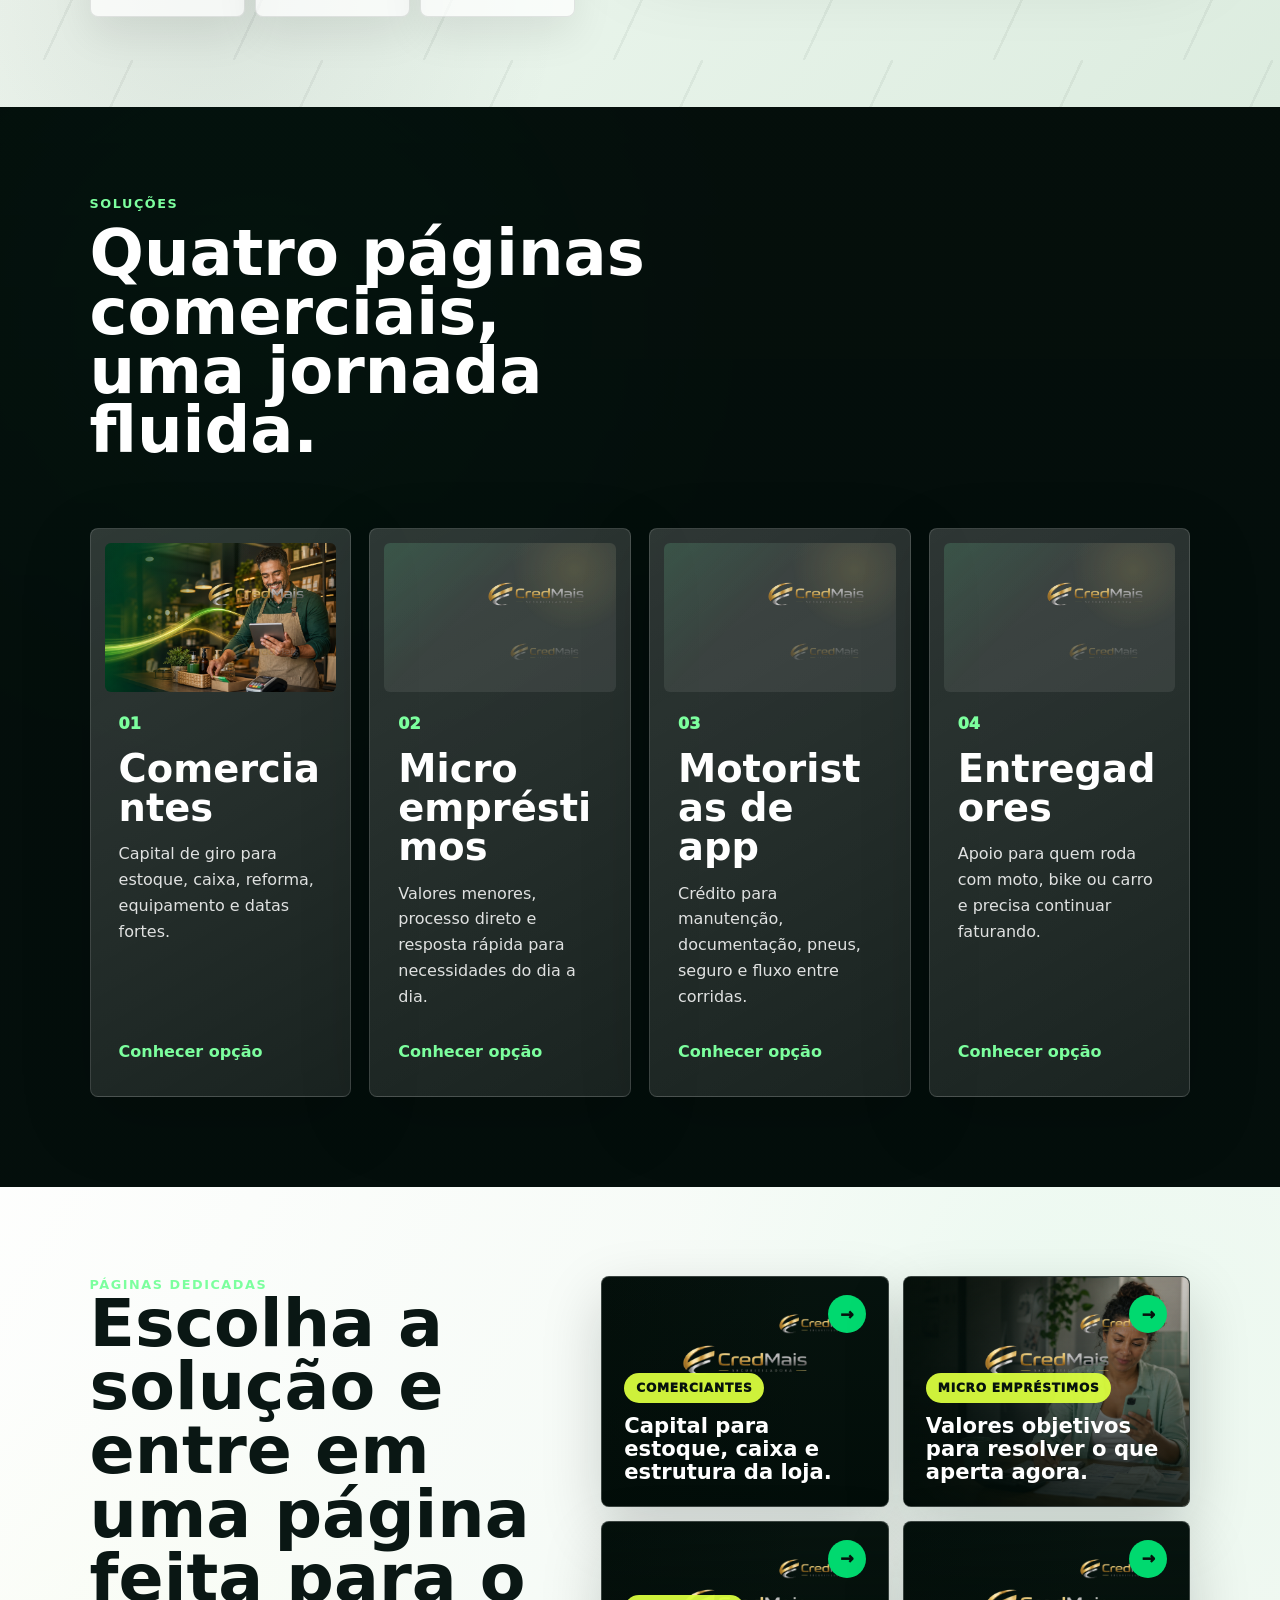
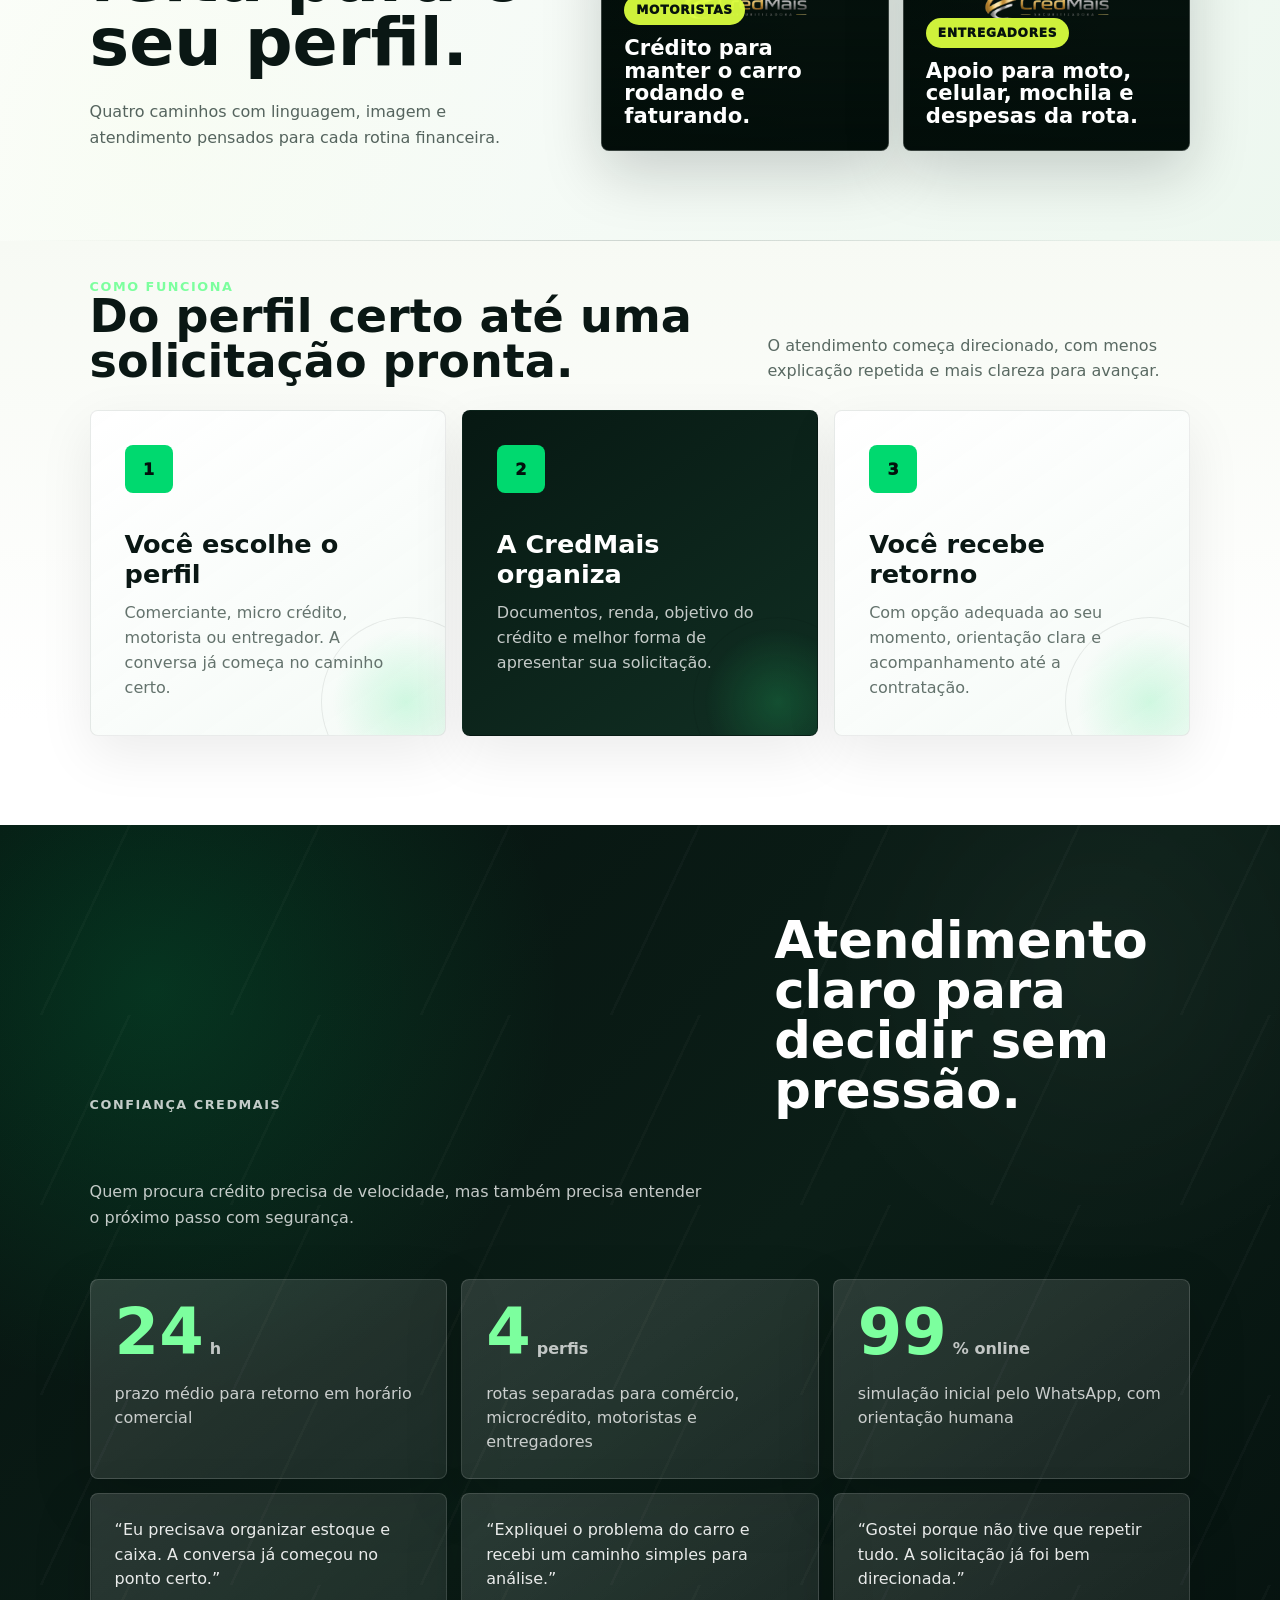
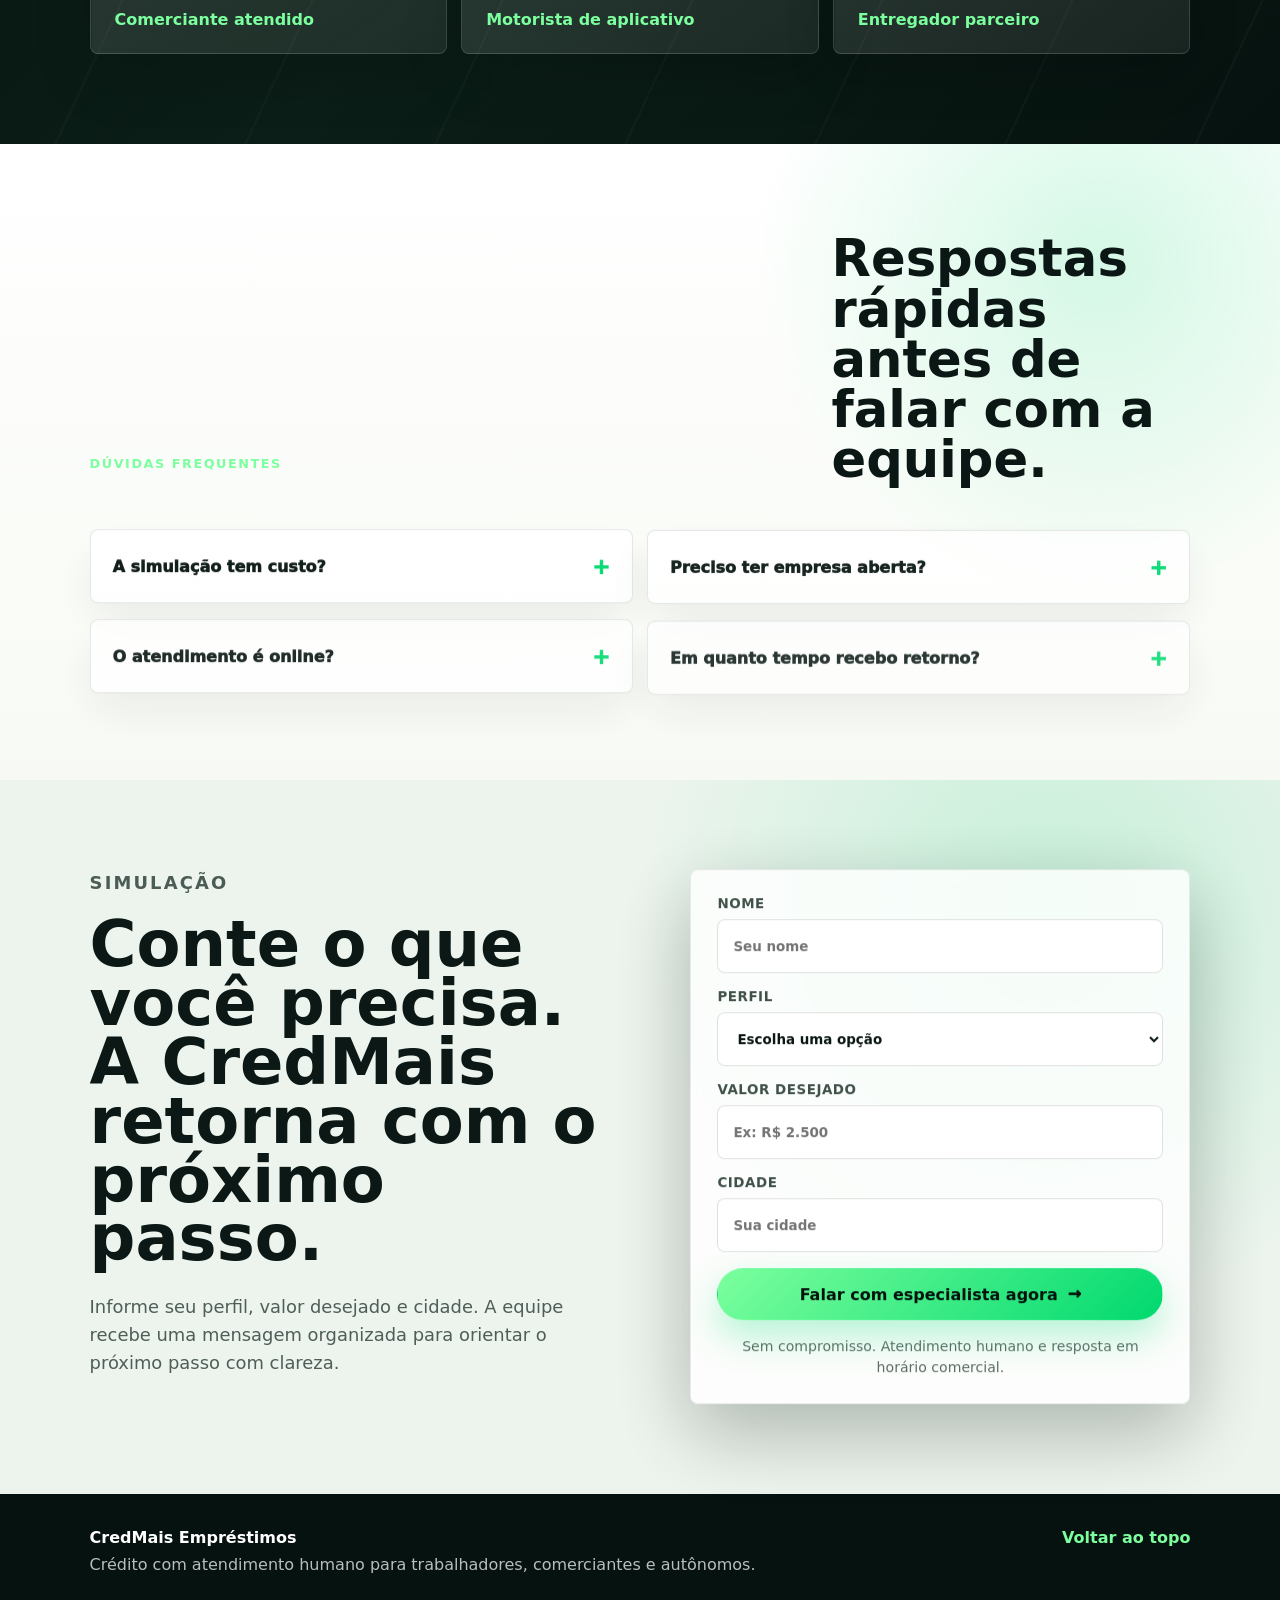
==== commit 7b0e8cb0: "Expand CredMais branding on imagery" ====
--- a/index.html
+++ b/index.html
@@ -9,7 +9,7 @@
     />
     <title>CredMais Empréstimos | Crédito rápido para quem faz a economia girar</title>
     <link rel="preload" as="image" href="assets/images/hero-home-credmais-uniforme.png" />
-    <link rel="stylesheet" href="styles.css?v=20260710-1" />
+    <link rel="stylesheet" href="styles.css?v=20260710-2" />
   </head>
   <body>
     <div class="cursor-light" aria-hidden="true"></div>
@@ -76,7 +76,7 @@
 
           <figure class="intro-visual">
             <img
-              src="assets/images/intro-atendimento-humanizado.png?v=20260710-1"
+              src="assets/images/intro-atendimento-humanizado.png?v=20260710-2"
               alt="Consultora CredMais orientando trabalhadores e comerciantes em uma análise de crédito"
             />
           </figure>
@@ -139,22 +139,22 @@
           </div>
           <div class="profile-cards" aria-label="Escolha uma página CredMais">
             <a class="profile-card profile-commerce" href="comerciantes.html">
-              <img loading="lazy" decoding="async" src="assets/images/profile-comerciantes-novo.png?v=20260710-1" alt="" />
+              <img loading="lazy" decoding="async" src="assets/images/profile-comerciantes-novo.png?v=20260710-2" alt="" />
               <span>Comerciantes</span>
               <strong>Capital para estoque, caixa e estrutura da loja.</strong>
             </a>
             <a class="profile-card profile-micro" href="micro-emprestimos.html">
-              <img loading="lazy" decoding="async" src="assets/images/profile-micro-novo.png?v=20260710-1" alt="" />
+              <img loading="lazy" decoding="async" src="assets/images/profile-micro-novo.png?v=20260710-2" alt="" />
               <span>Micro empréstimos</span>
               <strong>Valores objetivos para resolver o que aperta agora.</strong>
             </a>
             <a class="profile-card profile-drivers" href="motoristas.html">
-              <img loading="lazy" decoding="async" src="assets/images/profile-motoristas-novo.png?v=20260710-1" alt="" />
+              <img loading="lazy" decoding="async" src="assets/images/profile-motoristas-novo.png?v=20260710-2" alt="" />
               <span>Motoristas</span>
               <strong>Crédito para manter o carro rodando e faturando.</strong>
             </a>
             <a class="profile-card profile-delivery" href="entregadores.html">
-              <img loading="lazy" decoding="async" src="assets/images/profile-entregadores-novo.png?v=20260710-1" alt="" />
+              <img loading="lazy" decoding="async" src="assets/images/profile-entregadores-novo.png?v=20260710-2" alt="" />
               <span>Entregadores</span>
               <strong>Apoio para moto, celular, mochila e despesas da rota.</strong>
             </a>
@@ -298,7 +298,7 @@
 
     <script src="assets/vendor/gsap.min.js"></script>
     <script src="assets/vendor/ScrollTrigger.min.js"></script>
-    <script src="main.js?v=20260710-1"></script>
+    <script src="main.js?v=20260710-2"></script>
   </body>
 </html>
 
--- a/styles.css
+++ b/styles.css
@@ -336,6 +336,20 @@
   overflow: hidden;
 }
 
+.hero-carousel-media::after {
+  position: absolute;
+  right: clamp(18px, 4vw, 58px);
+  bottom: clamp(18px, 4vw, 58px);
+  z-index: 2;
+  width: clamp(128px, 13vw, 220px);
+  height: clamp(48px, 5vw, 82px);
+  pointer-events: none;
+  background: url("assets/images/credmais-logo.avif") center / contain no-repeat;
+  content: "";
+  opacity: 0.24;
+  filter: drop-shadow(0 18px 34px rgba(0, 0, 0, 0.32));
+}
+
 .hero-carousel-image {
   position: absolute;
   inset: 0;
@@ -945,6 +959,7 @@
   z-index: -1;
   background:
     url("assets/images/credmais-logo.avif") right 18px top 18px / 104px auto no-repeat,
+    url("assets/images/credmais-logo.avif") center 28% / min(58%, 270px) auto no-repeat,
     linear-gradient(180deg, rgba(2, 13, 9, 0.12), rgba(2, 13, 9, 0.86)),
     linear-gradient(90deg, rgba(2, 13, 9, 0.62), transparent 72%);
   content: "";
@@ -2358,6 +2373,64 @@
   color: rgba(255, 255, 255, 0.78);
 }
 
+.card-media::before,
+.intro-visual::before,
+.detail-visual::before,
+.rich-banner::before,
+.motion-visual::before,
+.journey-visual::before {
+  position: absolute;
+  inset: 0;
+  z-index: 1;
+  display: block;
+  pointer-events: none;
+  background:
+    url("assets/images/credmais-logo.avif") right 16px top 16px / clamp(86px, 10vw, 150px) auto no-repeat,
+    linear-gradient(135deg, rgba(37, 235, 124, 0.1), transparent 42%),
+    radial-gradient(circle at 82% 18%, rgba(255, 214, 102, 0.14), transparent 28%);
+  content: "";
+  opacity: 0.9;
+  mix-blend-mode: normal;
+}
+
+.card-media::after,
+.intro-visual::after,
+.detail-visual::after,
+.rich-banner::after,
+.motion-visual::after,
+.journey-visual::after {
+  position: absolute;
+  inset: auto 14px 14px auto;
+  right: 14px;
+  bottom: 14px;
+  z-index: 2;
+  display: block;
+  width: clamp(82px, 9vw, 142px);
+  height: clamp(32px, 4vw, 54px);
+  pointer-events: none;
+  background: url("assets/images/credmais-logo.avif") center / contain no-repeat;
+  content: "";
+  opacity: 0.32;
+  filter: drop-shadow(0 12px 24px rgba(0, 0, 0, 0.22));
+  animation: none;
+}
+
+.rich-banner::before {
+  background:
+    url("assets/images/credmais-logo.avif") right clamp(22px, 7vw, 96px) top clamp(26px, 7vw, 90px) / clamp(140px, 16vw, 260px) auto no-repeat,
+    linear-gradient(90deg, rgba(3, 15, 11, 0.2), transparent 58%),
+    radial-gradient(circle at 86% 22%, rgba(255, 214, 102, 0.16), transparent 26%);
+  opacity: 0.82;
+}
+
+.rich-banner::after {
+  right: clamp(20px, 6vw, 92px);
+  bottom: clamp(22px, 7vw, 88px);
+  width: clamp(120px, 13vw, 220px);
+  height: clamp(44px, 5vw, 82px);
+  opacity: 0.22;
+}
+
 @keyframes journeyDrift {
   to {
     background-position: 0 0, 220px -80px;
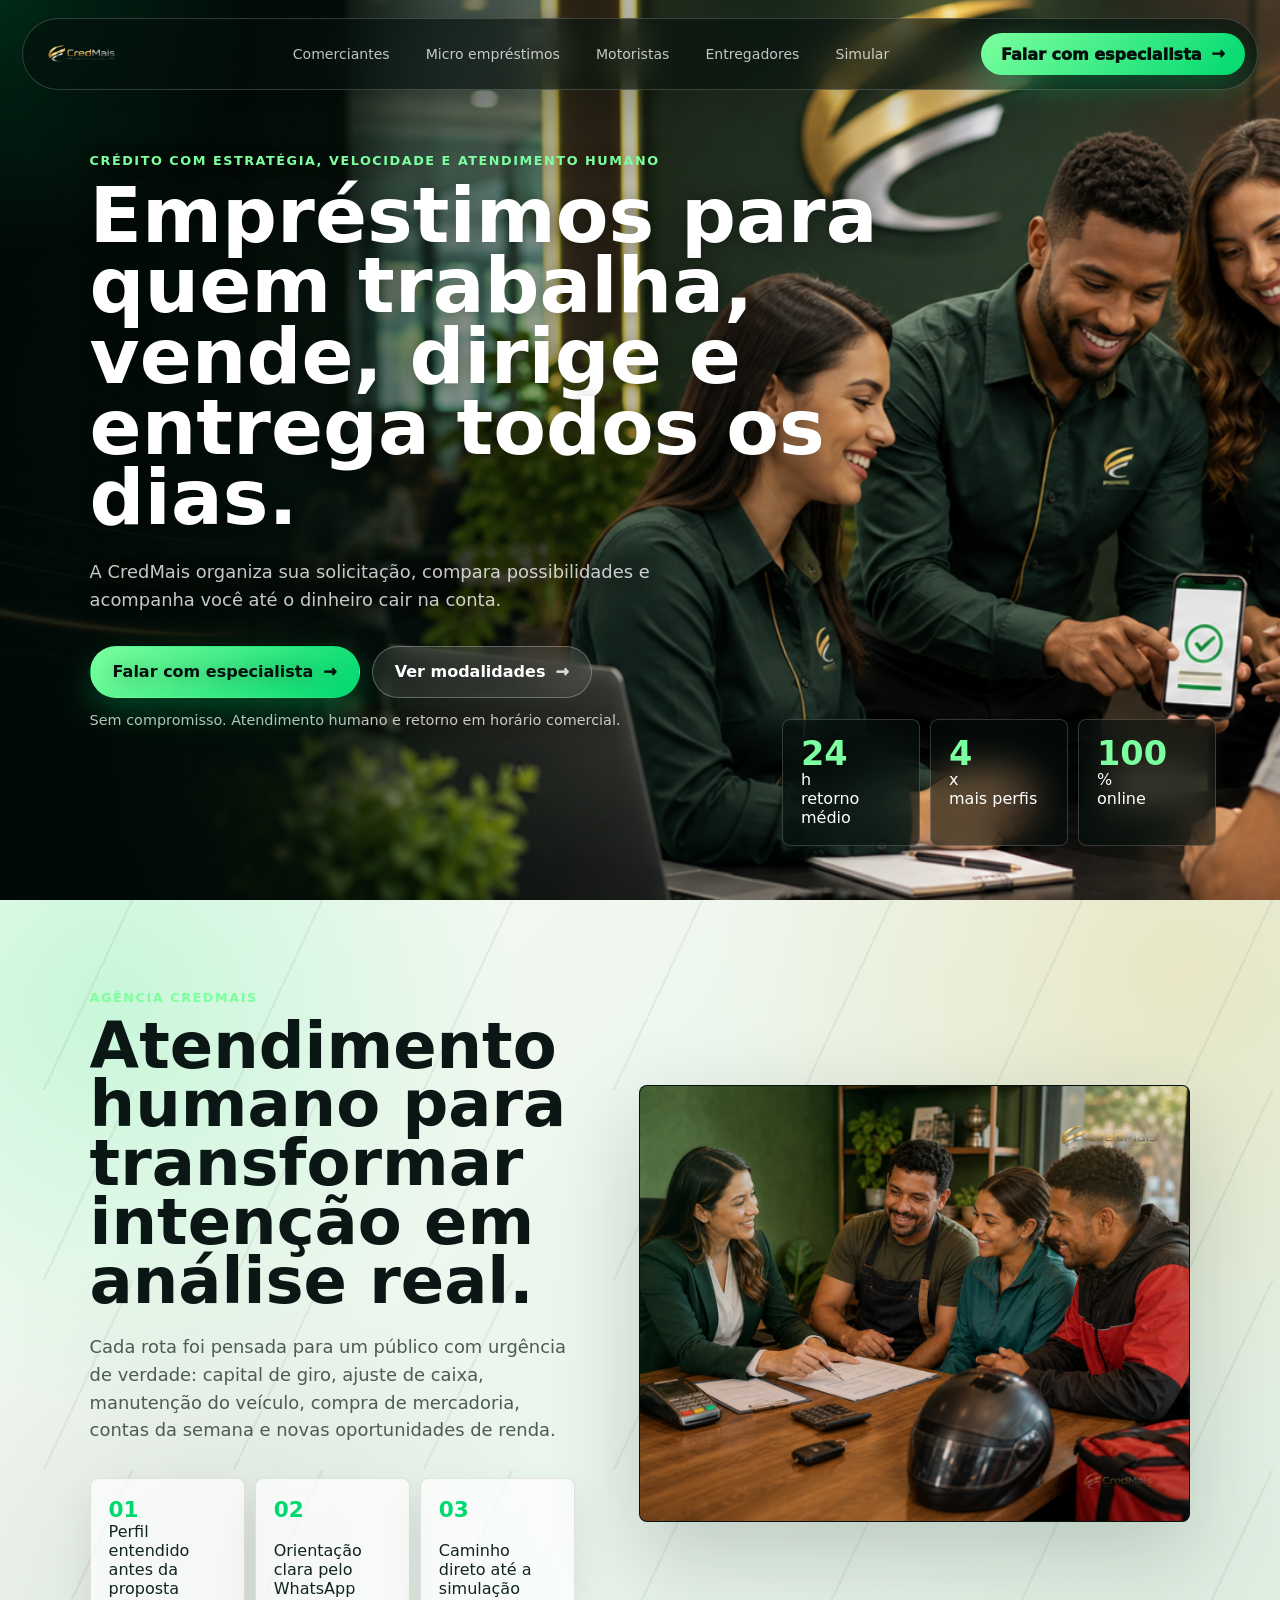
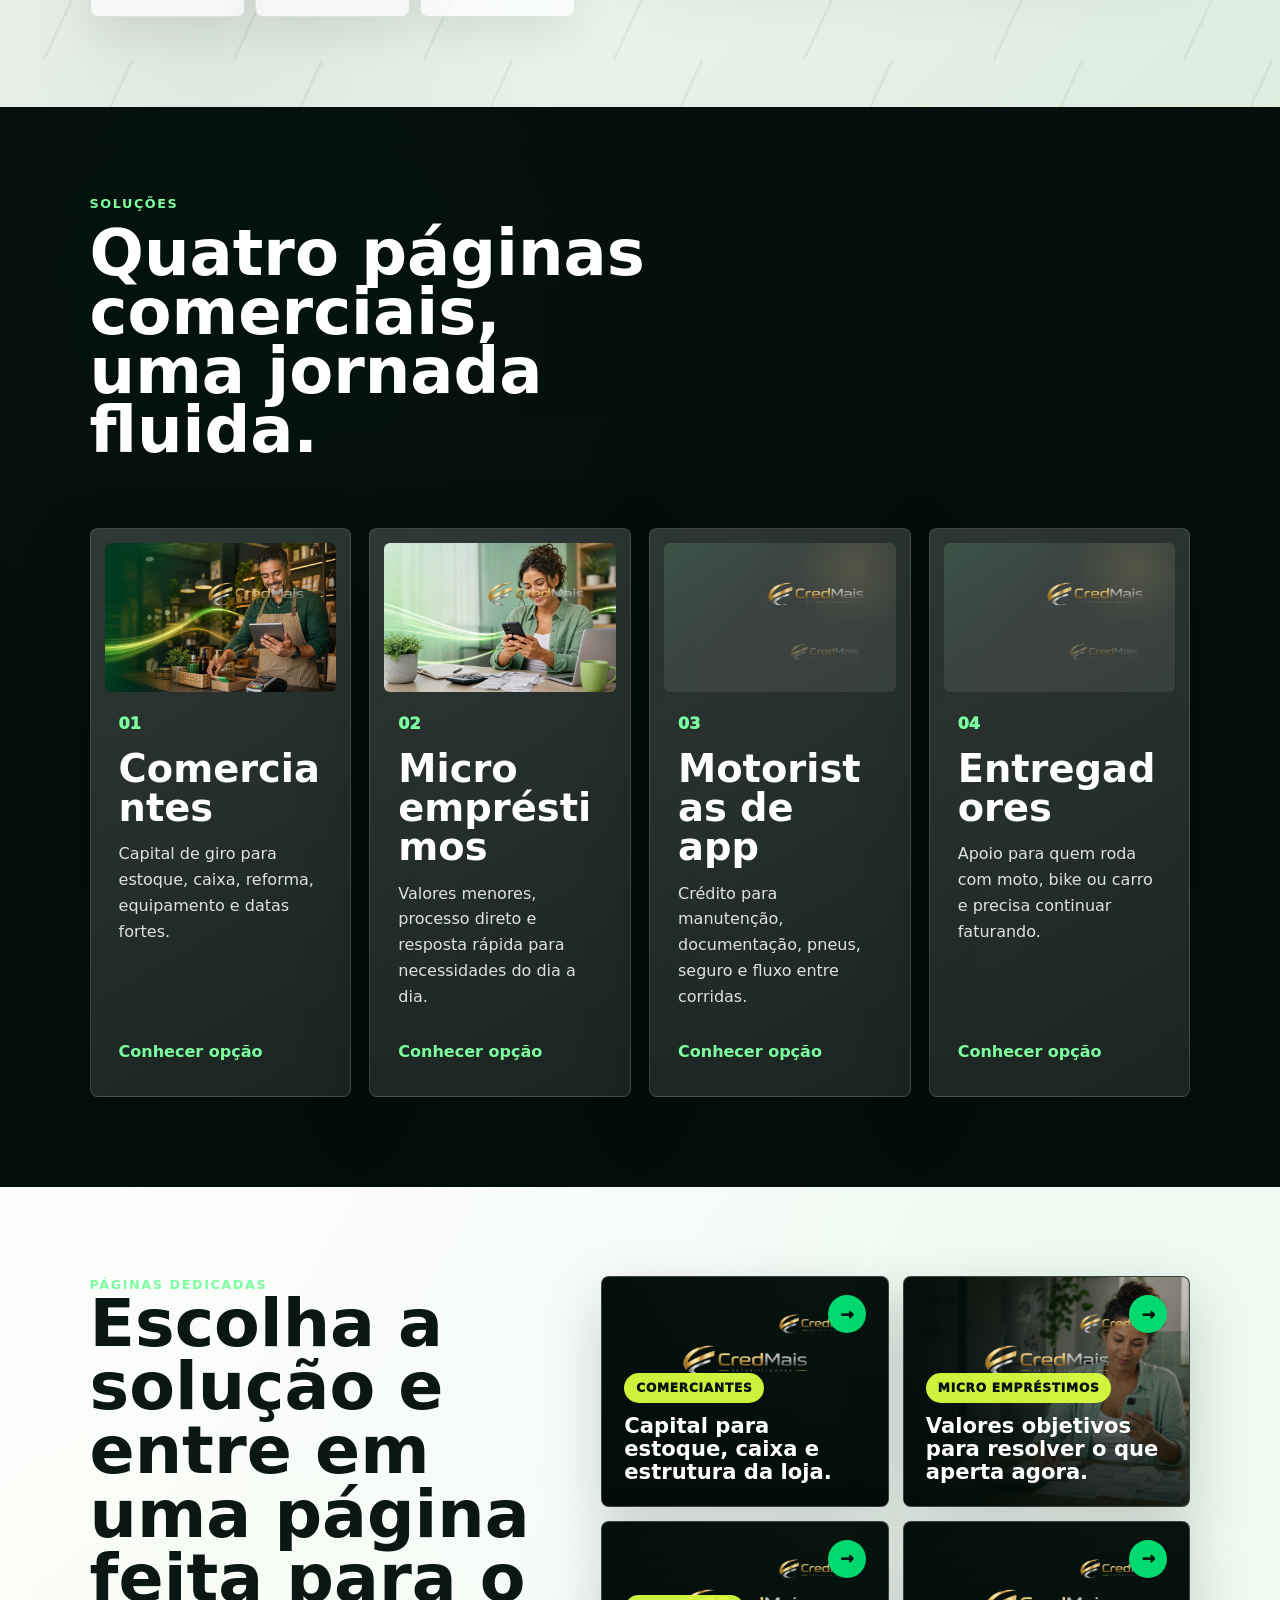
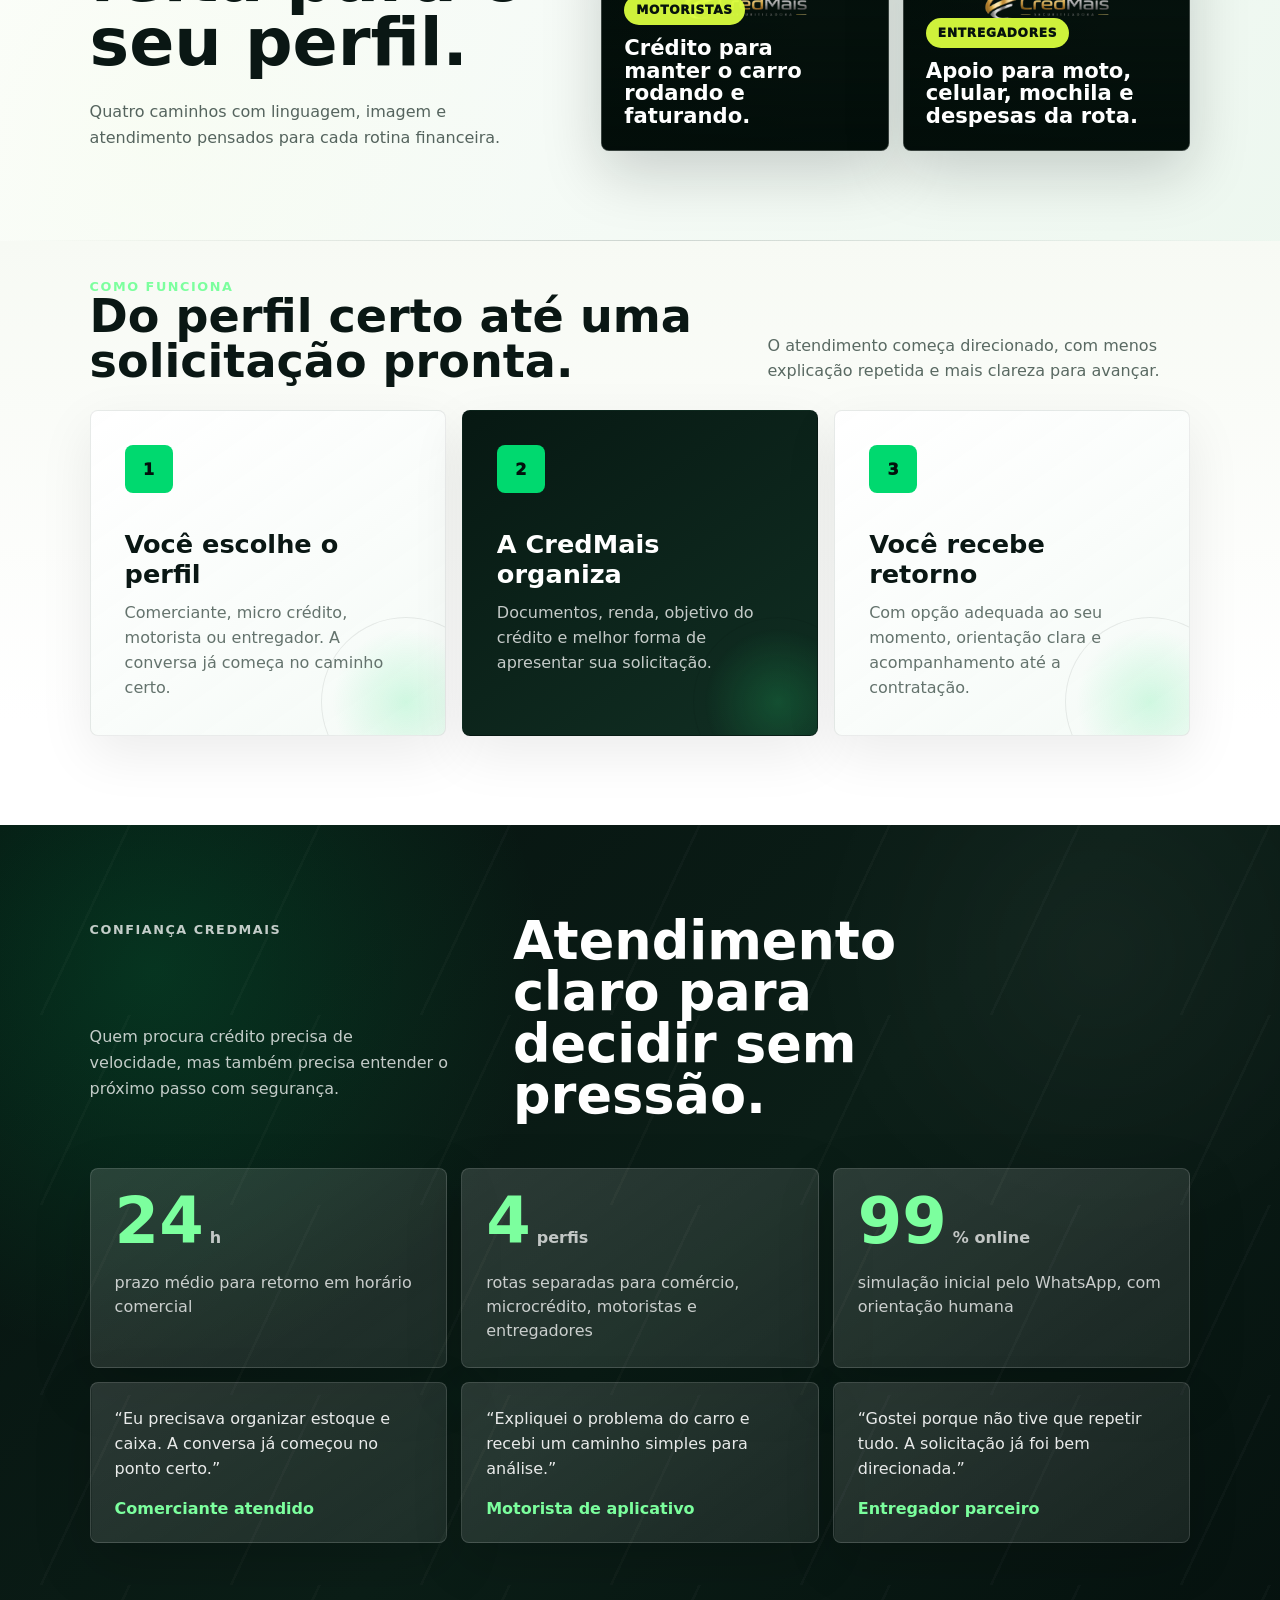
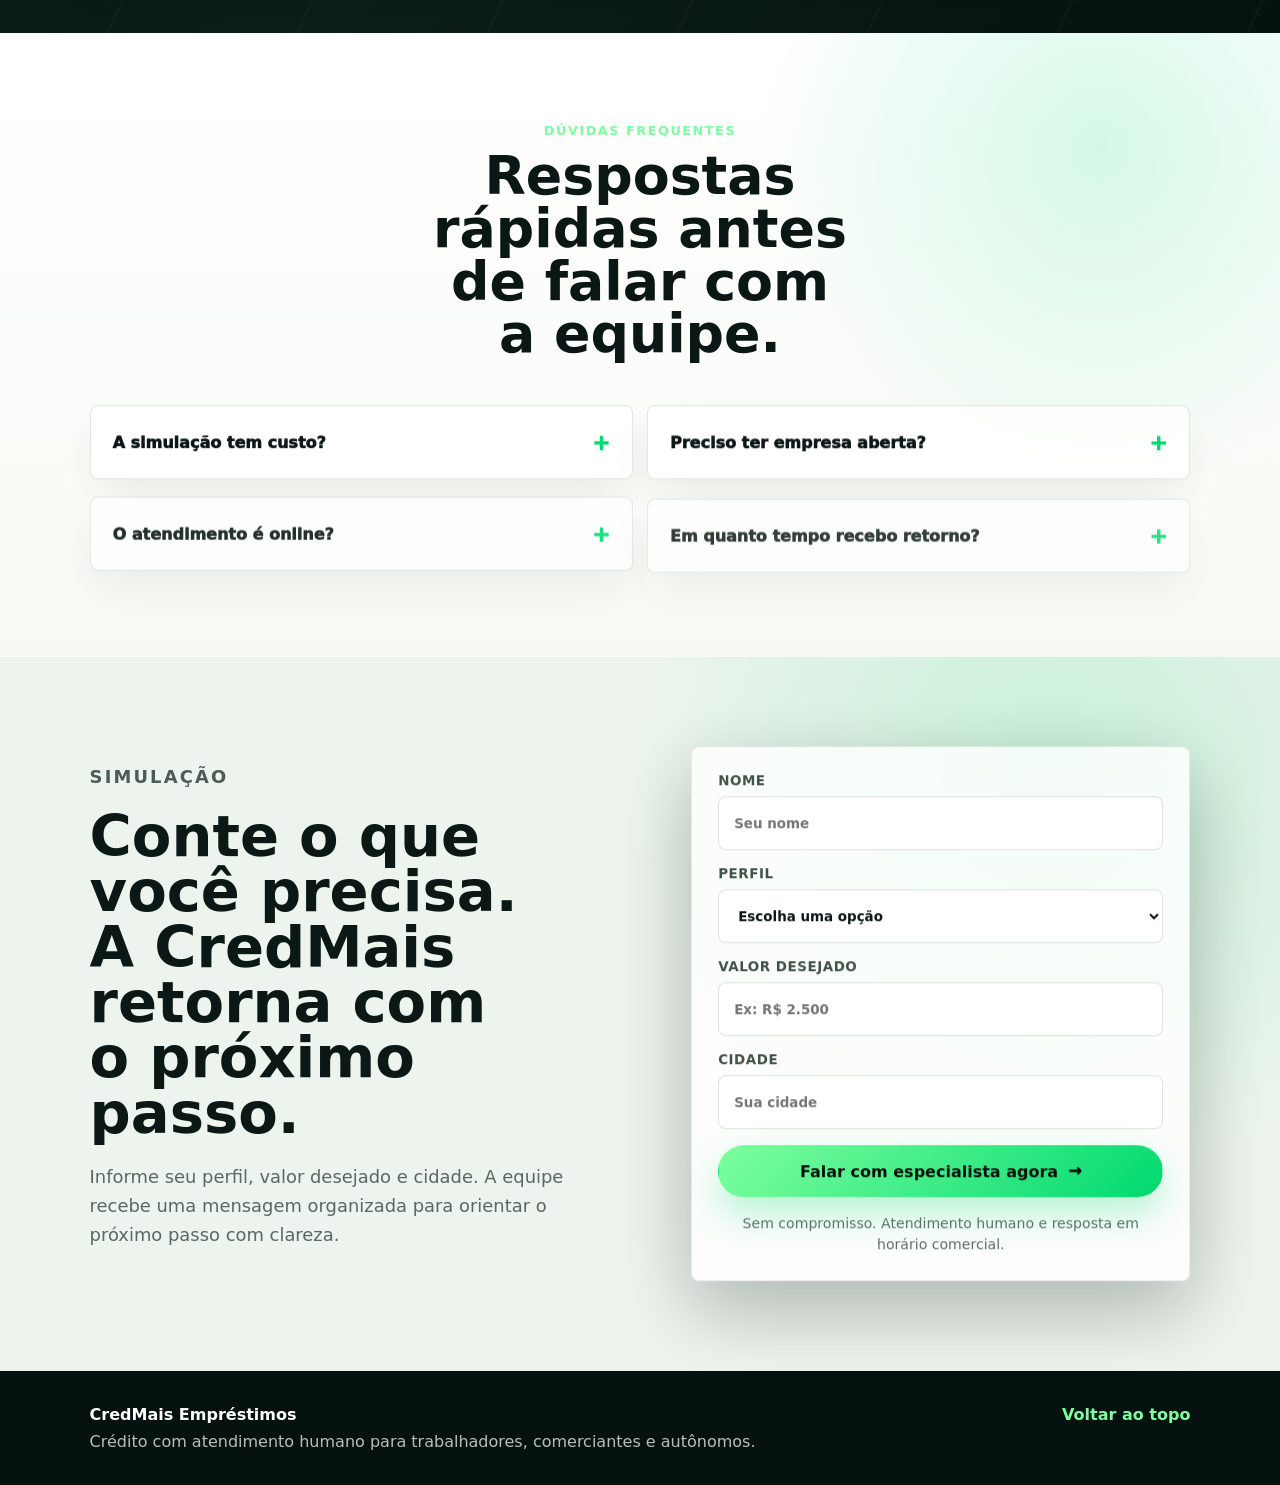
==== commit 1da9d5a1: "Organize section layouts" ====
--- a/index.html
+++ b/index.html
@@ -9,7 +9,7 @@
     />
     <title>CredMais Empréstimos | Crédito rápido para quem faz a economia girar</title>
     <link rel="preload" as="image" href="assets/images/hero-home-credmais-uniforme.png" />
-    <link rel="stylesheet" href="styles.css?v=20260710-2" />
+    <link rel="stylesheet" href="styles.css?v=20260710-3" />
   </head>
   <body>
     <div class="cursor-light" aria-hidden="true"></div>
@@ -76,7 +76,7 @@
 
           <figure class="intro-visual">
             <img
-              src="assets/images/intro-atendimento-humanizado.png?v=20260710-2"
+              src="assets/images/intro-atendimento-humanizado.png?v=20260710-3"
               alt="Consultora CredMais orientando trabalhadores e comerciantes em uma análise de crédito"
             />
           </figure>
@@ -139,22 +139,22 @@
           </div>
           <div class="profile-cards" aria-label="Escolha uma página CredMais">
             <a class="profile-card profile-commerce" href="comerciantes.html">
-              <img loading="lazy" decoding="async" src="assets/images/profile-comerciantes-novo.png?v=20260710-2" alt="" />
+              <img loading="lazy" decoding="async" src="assets/images/profile-comerciantes-novo.png?v=20260710-3" alt="" />
               <span>Comerciantes</span>
               <strong>Capital para estoque, caixa e estrutura da loja.</strong>
             </a>
             <a class="profile-card profile-micro" href="micro-emprestimos.html">
-              <img loading="lazy" decoding="async" src="assets/images/profile-micro-novo.png?v=20260710-2" alt="" />
+              <img loading="lazy" decoding="async" src="assets/images/profile-micro-novo.png?v=20260710-3" alt="" />
               <span>Micro empréstimos</span>
               <strong>Valores objetivos para resolver o que aperta agora.</strong>
             </a>
             <a class="profile-card profile-drivers" href="motoristas.html">
-              <img loading="lazy" decoding="async" src="assets/images/profile-motoristas-novo.png?v=20260710-2" alt="" />
+              <img loading="lazy" decoding="async" src="assets/images/profile-motoristas-novo.png?v=20260710-3" alt="" />
               <span>Motoristas</span>
               <strong>Crédito para manter o carro rodando e faturando.</strong>
             </a>
             <a class="profile-card profile-delivery" href="entregadores.html">
-              <img loading="lazy" decoding="async" src="assets/images/profile-entregadores-novo.png?v=20260710-2" alt="" />
+              <img loading="lazy" decoding="async" src="assets/images/profile-entregadores-novo.png?v=20260710-3" alt="" />
               <span>Entregadores</span>
               <strong>Apoio para moto, celular, mochila e despesas da rota.</strong>
             </a>
@@ -298,7 +298,7 @@
 
     <script src="assets/vendor/gsap.min.js"></script>
     <script src="assets/vendor/ScrollTrigger.min.js"></script>
-    <script src="main.js?v=20260710-2"></script>
+    <script src="main.js?v=20260710-3"></script>
   </body>
 </html>
 
--- a/styles.css
+++ b/styles.css
@@ -3609,3 +3609,185 @@
   }
 }
 
+/* Organização visual: mantém seções alinhadas e evita blocos soltos em telas grandes. */
+.service-detail-grid,
+.scenario-grid,
+.journey-steps,
+.trust-grid,
+.testimonial-grid,
+.faq-list {
+  align-items: stretch;
+}
+
+.service-detail-grid > *,
+.scenario-card,
+.journey-step,
+.trust-grid article,
+.testimonial-grid blockquote,
+.faq-list details,
+.lead-form {
+  min-width: 0;
+}
+
+.service-detail h2,
+.scenario-head h2,
+.journey-copy h2,
+.trust-head h2,
+.faq-head h2,
+.lead-copy h2 {
+  text-wrap: balance;
+}
+
+.lead-copy h2 {
+  max-width: 12ch;
+  margin: 0 0 20px;
+  font-size: clamp(2.3rem, 4.5vw, 5rem);
+  line-height: 0.96;
+}
+
+.lead-copy p:not(.section-label) {
+  max-width: 520px;
+  color: #56645f;
+  line-height: 1.62;
+}
+
+@media (min-width: 981px) {
+  .service-detail-grid {
+    grid-template-columns: minmax(300px, 0.84fr) minmax(420px, 1fr);
+    gap: clamp(24px, 4vw, 56px);
+    align-items: start;
+  }
+
+  .service-detail h2 {
+    max-width: 12ch;
+    font-size: clamp(2.35rem, 4.15vw, 4.85rem);
+  }
+
+  .detail-visual {
+    position: relative;
+    top: auto;
+    min-height: clamp(420px, 38vw, 540px);
+  }
+
+  .detail-visual img {
+    min-height: clamp(420px, 38vw, 540px);
+  }
+
+  .detail-list {
+    grid-column: 1 / -1;
+    grid-template-columns: repeat(3, minmax(0, 1fr));
+    gap: 16px;
+  }
+
+  .detail-list article,
+  .document-box {
+    min-height: 100%;
+  }
+
+  .scenario-head {
+    grid-template-columns: minmax(0, 0.92fr) minmax(320px, 0.78fr);
+    align-items: start;
+  }
+
+  .scenario-head h2 {
+    max-width: 11.5ch;
+    font-size: clamp(2.35rem, 4.4vw, 5.15rem);
+  }
+
+  .scenario-card {
+    min-height: 100%;
+  }
+
+  .scenario-card h3 {
+    min-height: auto;
+  }
+
+  .journey-section:not(.journey-delivery) .journey-copy,
+  .faq-head {
+    display: block;
+    max-width: 900px;
+    text-align: center;
+  }
+
+  .journey-section:not(.journey-delivery) .journey-copy h2,
+  .faq-head h2 {
+    max-width: 14ch;
+    margin-inline: auto;
+    font-size: clamp(2.25rem, 4.2vw, 4.9rem);
+  }
+
+  .journey-section:not(.journey-delivery) .journey-steps {
+    grid-template-columns: repeat(3, minmax(0, 1fr));
+    max-width: 1120px;
+  }
+
+  .journey-step {
+    display: flex;
+    min-height: 200px;
+    flex-direction: column;
+    justify-content: space-between;
+  }
+
+  .journey-step p {
+    margin-top: 28px;
+  }
+
+  .trust-head {
+    grid-template-columns: minmax(260px, 0.52fr) minmax(0, 0.98fr);
+    gap: clamp(28px, 5vw, 72px);
+    align-items: start;
+  }
+
+  .trust-head .section-label {
+    grid-column: 1;
+    grid-row: 1;
+    margin-top: 0.35rem;
+  }
+
+  .trust-head h2 {
+    grid-column: 2;
+    grid-row: 1 / span 2;
+    max-width: 12.5ch;
+    font-size: clamp(2.25rem, 4.1vw, 4.9rem);
+  }
+
+  .trust-head > p:not(.section-label) {
+    grid-column: 1;
+    grid-row: 2;
+    max-width: 420px;
+  }
+
+  .trust-grid article,
+  .testimonial-grid blockquote {
+    min-height: 100%;
+  }
+
+  .faq-list {
+    max-width: 1120px;
+  }
+
+  .lead-section {
+    grid-template-columns: minmax(280px, 0.82fr) minmax(360px, 0.78fr);
+    align-items: center;
+    width: 100%;
+  }
+
+  .lead-copy {
+    max-width: 560px;
+  }
+}
+
+@media (max-width: 980px) {
+  .journey-copy,
+  .trust-head,
+  .faq-head {
+    display: block;
+    max-width: 720px;
+  }
+
+  .lead-copy h2 {
+    max-width: 15ch;
+    font-size: clamp(2.15rem, 7vw, 3.9rem);
+  }
+}
+
